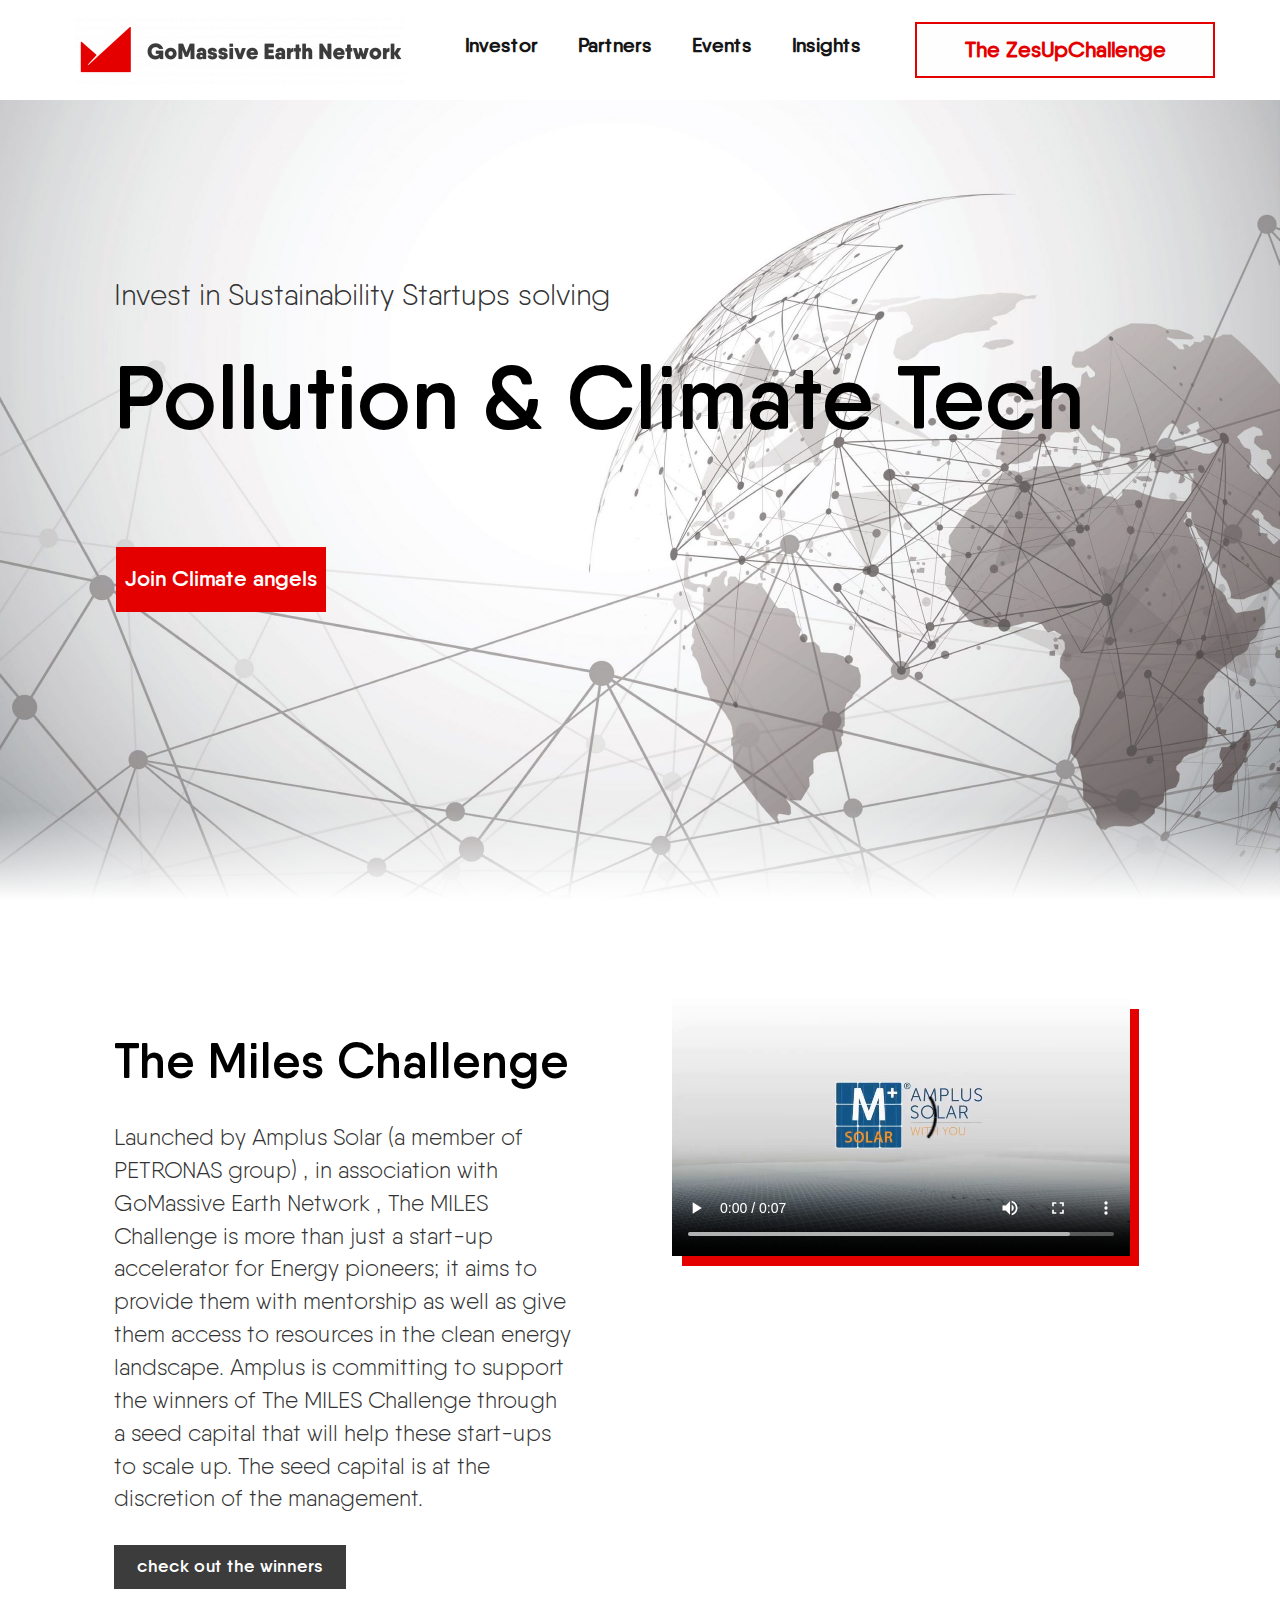
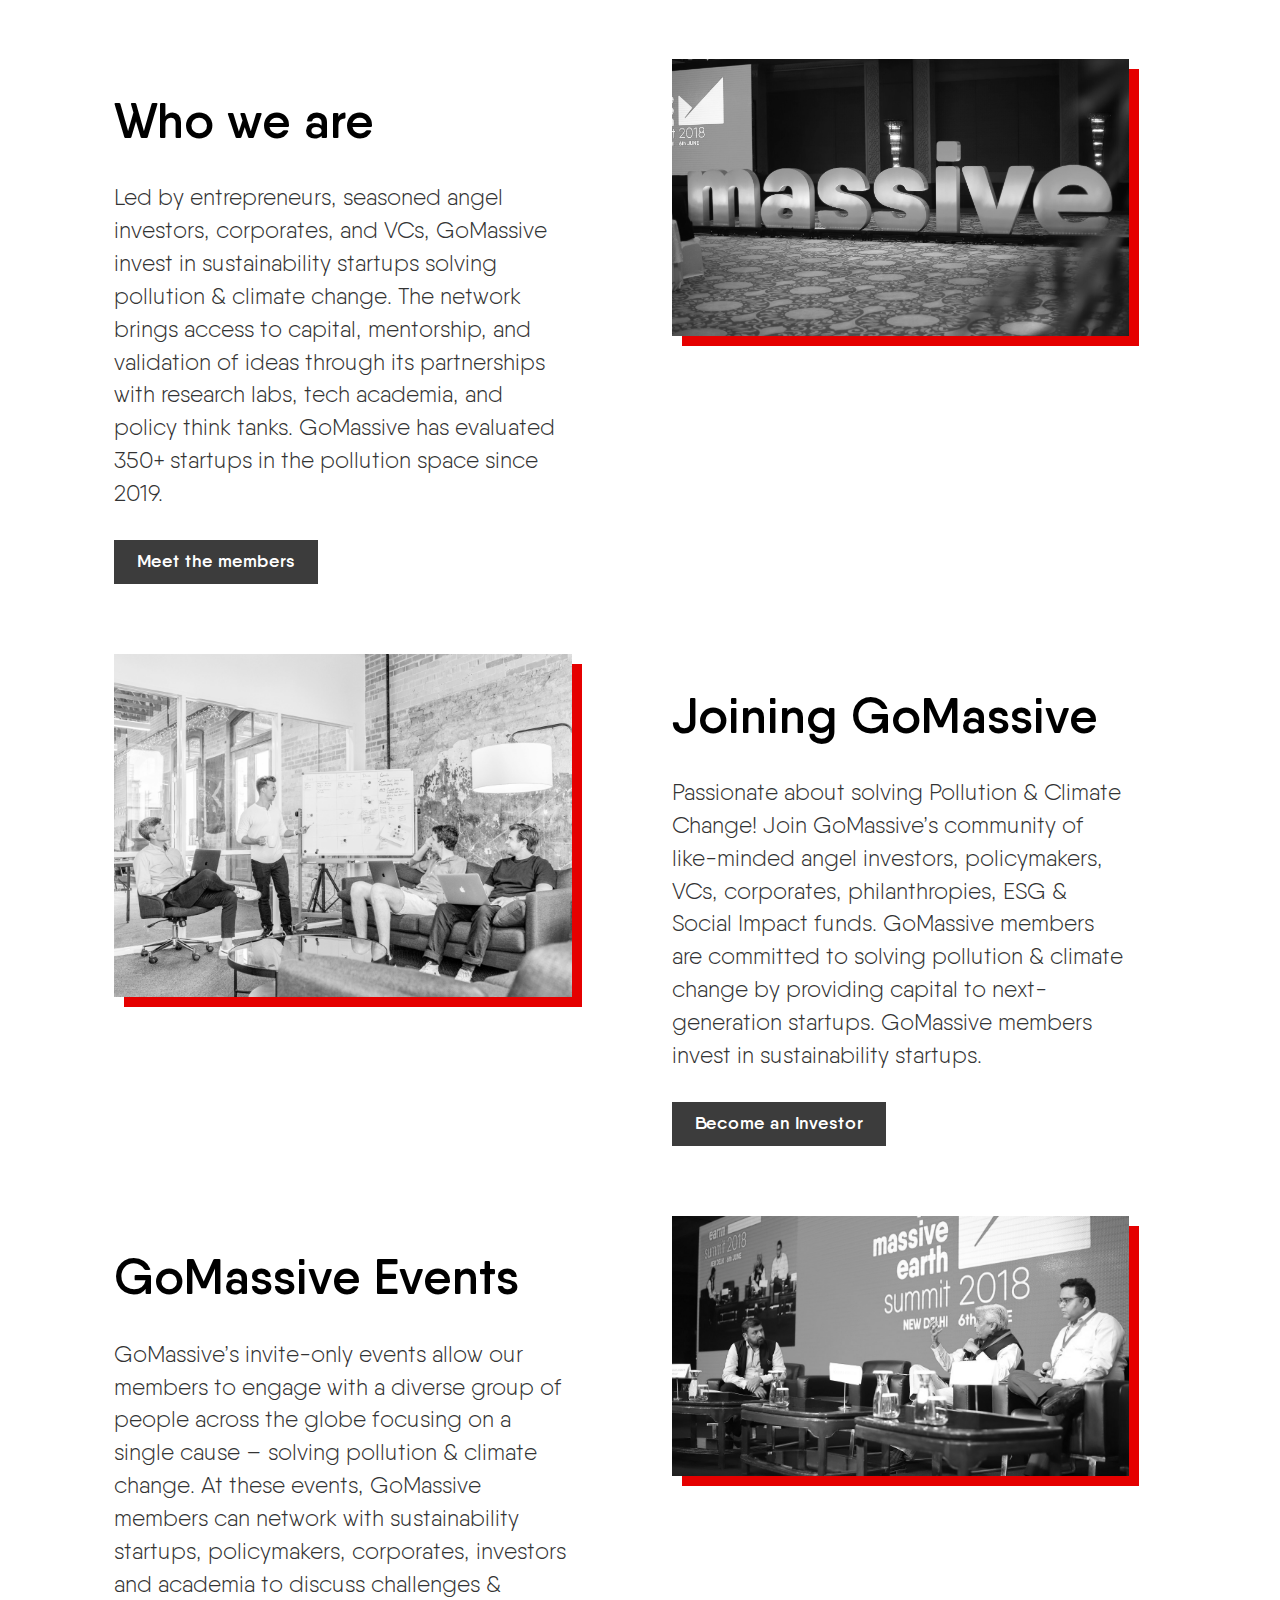
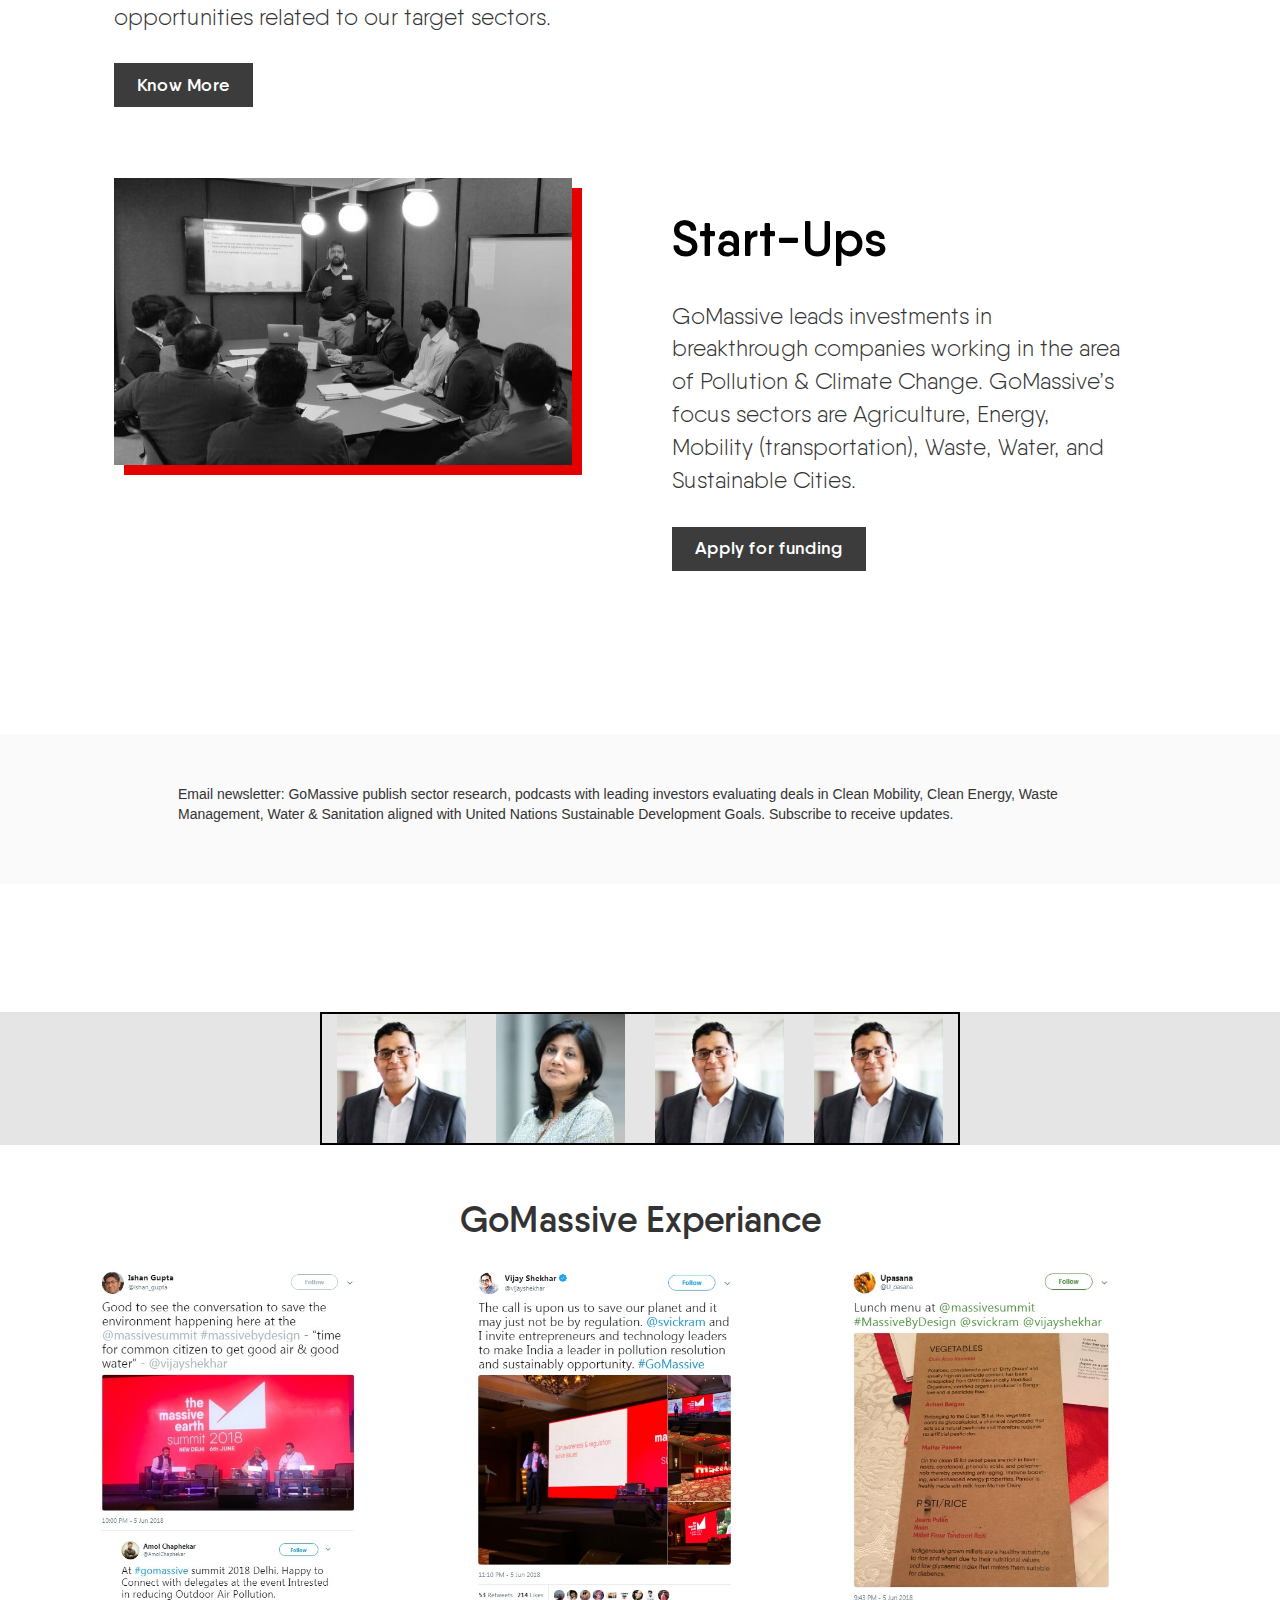
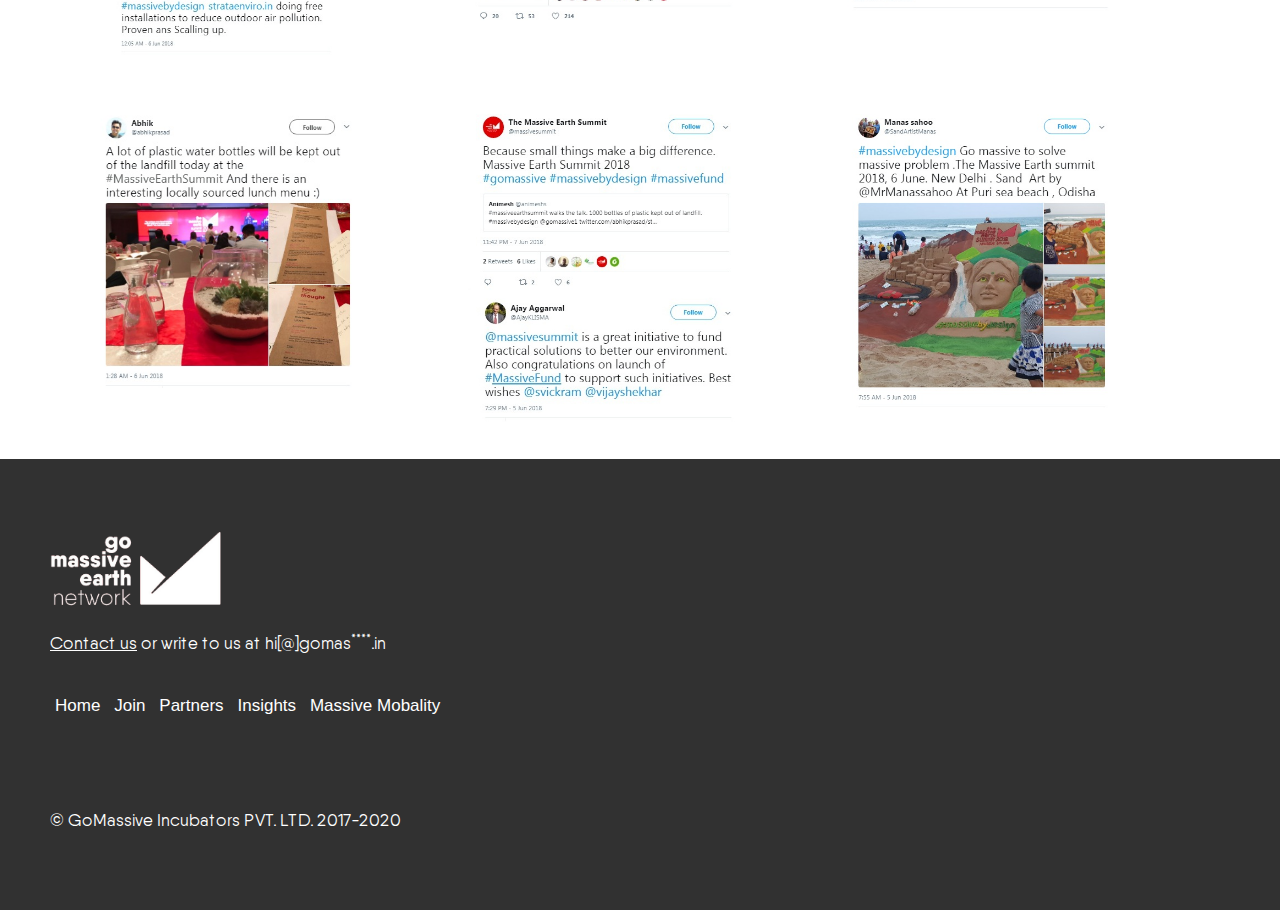
==== index.html @ bf5754b5 "homepage mailbox section modefieng'" ====
<!doctype html>
<html lang="en">
<head>
    <meta charset="UTF-8">
    <meta name="viewport"
          content="width=device-width, user-scalable=no, initial-scale=1.0, maximum-scale=1.0, minimum-scale=1.0">
    <meta http-equiv="X-UA-Compatible" content="ie=edge">
    <title>Invest in sustainability Startups in pollution and climate Tech </title>
    <link rel="stylesheet" href="assets/css/style.css">
    <link href="https://maxcdn.bootstrapcdn.com/bootstrap/3.3.2/css/bootstrap.min.css" rel="stylesheet"/>
</head>
<body>
    <header>
      <div class="row">
        <div class="container">
            <nav class="nav">
                <a href="index.html" class="logo"><img src="assets/images/logo.png" alt=""></a>
                <ul class="nav-list">
                    <li>
                        <a href="./html/Investor.html" class="nav-link">Investor</a>
                    </li>
                    <li>
                        <a href="./html/partners.html" class="nav-link">Partners</a>
                    </li>
                    <li>
                        <a href="./html/Event.html" class="nav-link">Events</a>
                    </li>
                    <li>
                        <a href="./html/Insights.html" class="nav-link">Insights</a>
                    </li>
                    
                </ul>
                <a href="./html/ZesUp.html" id="nav-cta">The ZesUpChallenge</a>
            </nav>
        </div>
      </div>
      
    </header>

    <!-- let start work from here -->
    <section class="main-page">
      <div class="container">
      <div class="row  main-row">
        <div class="col-6" style="margin: 5%;">
          <h1>Invest in Sustainability Startups solving</h1>
          <br>
          <h3>Pollution & Climate Tech</h3>
        </div>
        <div class="col-lg-12">
          <button>Join Climate angels</button>
        </div>
      </div>
      </div>
    </section>

    <!-- new section -->
    <section class="body">
      <div class="container">
        <div class="row">
          <div class="col-lg-5">
            <h2>The Miles Challenge</h2>
            <p>Launched by Amplus Solar (a member of PETRONAS group) , in association with GoMassive Earth Network , The MILES Challenge is more than just a start-up accelerator for Energy pioneers; it aims to provide them with mentorship as well as give them access to resources in the clean energy landscape. Amplus is committing to support the winners of The MILES Challenge through a seed capital that will help these start-ups to scale up. The seed capital is at the discretion of the management.</p>
            <br>
            <button>check out the winners</button>
          </div>
          <div class="col-lg-5">
            <video src="assets/videos/Untitled-design-1.mp4" width="100%" controls></video>
          </div>
        </div>
        <!-- new row -->
      <div class="row">
        <div class="col-lg-5">
          <h2>Who we are</h2>
          <p>Led by entrepreneurs, seasoned angel investors, corporates, and VCs, GoMassive invest in sustainability startups solving pollution & climate change. The network brings access to capital, mentorship, and validation of ideas through its partnerships with research labs, tech academia, and policy think tanks. GoMassive has evaluated 350+ startups in the pollution space since 2019.</p>
          <br>
          <button>Meet the members</button>
        </div>
        <div class="col-lg-5">
          <img src="assets/images/massive.jpg"  alt="">
        </div>
      </div>
      <!-- new row -->
      <div class="row">
        <div class="col-lg-5">
          <img src="assets/images/team.jpg" alt="">
        </div>
        <div class="col-lg-5">
          <h2>Joining GoMassive</h2>
          <p>Passionate about solving Pollution & Climate Change! Join GoMassive’s community of like-minded angel investors, policymakers, VCs, corporates, philanthropies, ESG & Social Impact funds. GoMassive members are committed to solving pollution & climate change by providing capital to next-generation startups. GoMassive members invest in sustainability startups.</p>
          <br>
          <button>Become an Investor</button>
        </div>
      </div>
      <!-- new row -->
      <div class="row">
        <div class="col-lg-5">
          <h2>GoMassive Events</h2>
          <p>GoMassive’s invite-only events allow our members to engage with a diverse group of people across the globe focusing on a single cause – solving pollution & climate change. At these events, GoMassive members can network with sustainability startups, policymakers, corporates, investors and academia to discuss challenges & opportunities related to our target sectors. </p>
          <br>
          <button>Know More</button>
        </div>
        <div class="col-lg-5">
          <img src="assets/images/GEN_home_3a.jpg" alt="">
        </div>
      </div>
      <!-- new row -->
      <div class="row">
        <div class="col-lg-5">
            <img src="assets/images/GEN_home_4a.jpg" alt="">
        </div>
        <div class="col-lg-5">
          <h2>Start-Ups</h2>
          <p>GoMassive leads investments in breakthrough companies working in the area of Pollution & Climate Change. GoMassive’s focus sectors are Agriculture, Energy, Mobility (transportation), Waste, Water, and Sustainable Cities. </p>
          <br>
          <button>Apply for funding</button>
        </div>
      </div>
      </div>
</section>
<!-- new section -->
<section class="mailbox">

  <div class="row">
    <div>
      <p>Email newsletter: GoMassive publish sector research, podcasts with leading investors evaluating deals in Clean Mobility, Clean Energy, Waste Management, Water & Sanitation aligned with United Nations Sustainable Development Goals. Subscribe to receive updates.</p>
    </div>
    
  </div>
</section>
<!-- New section -->
<section style="background-color: #CCCCCC80">
  <div class="contain" >
    <div class="container" style=" width: 50%; border: 2px solid black;margin: auto;">
      <div class="row">
        <div class="col-lg-3 col-sm-6">
          <img src="/assets/images/vijay-shekhar-sharma.jpg" width="100%" alt="">
        </div>
        <div class="col-lg-3 col-sm-6">
          <img src="/assets/images/Paula-Mariwala.jpg" width="100%" alt="">
        </div>
        <div class="col-lg-3 col-sm-6">
          <img src="/assets/images/vijay-shekhar-sharma.jpg" width="100%" alt="">
        </div>
        <div class="col-lg-3 col-sm-6">
          <img src="/assets/images/vijay-shekhar-sharma.jpg" width="100%" alt="">
        </div>
      </div>
    </div>
  </div>
  
  
</section>


<div class="container" style="padding: 15px;">
  <div class="row" style="padding: 20px;">
<h1 style="text-align: center; font-family: semibold;">GoMassive Experiance</h1>

    <div class="col-lg-4" style="padding: 10px;">
      <img src="assets/images/UX8.jpg" width="80%" alt="">
    </div>
    <div class="col-lg-4" style="padding: 10px;">
      <img src="assets/images/UX9.jpg" width="80%" alt="">
    </div>
    <div class="col-lg-4" style="padding: 10px;">
      <img src="assets/images/UX5.jpg" width="80%" alt="">
    </div>
  </div>
  <!-- second row -->
  <div class="row" style="padding: 20px;">
    <div class="col-lg-4">
      <img src="assets/images/UX1.jpg" width="80%" alt="">
    </div>
    <div class="col-lg-4         ">
      <img src="assets/images/UX10.jpg" width="80%" alt="">
    </div>
    <div class="col-lg-4 ">
      <img src="assets/images/UX6.jpg" width="80%" alt="">
    </div>
  </div>
</div>

<!-- footer section -->
<footer class="footer">
  <div class="l-footer">
  <h1>
  <img src="assets/images/imageedit_128_5008849432.png" alt="logo" width="15%"></h1>
  
<p><a href="">Contact us</a>  or write to us at hi[@]gomas<sup>****</sup>.in</p>

  <div class="links">
      <a href="">Home</a>
      <a href="">Join</a>
      <a href="">Partners</a>
      <a href="">Insights</a>
      <a href="#">Massive Mobality</a>
  </div>
  
    
  
  <div class="b-footer">
  <p>
    © GoMassive Incubators PVT. LTD. 2017-2020</p>
  </div>
  </footer>
<!-- footer end -->


    <script>
        window.addEventListener('scroll', function () {
            let header = document.querySelector('header');
            let windowPosition = window.scrollY > 0;
            header.classList.toggle('scrolling-active', windowPosition);
        }) 
    </script>
</body>
</html>
---- assets/css/style.css ----
*,
*::before,
*::after{
    margin: 0;
    padding: 0;
    box-sizing: border-box;
}
body{
    margin: 0;
    padding: 0;
    box-sizing: border-box;
}

html{
    /* font-family: 'Roboto', sans-serif; */
    font-size: 10px;
}

header{
    width: 100%;
    position: fixed;
    top: 0;
    left: 0;
    transition: background-color .5s ease;
    z-index: 1000;
    padding-left: 10px;
    background-color: white;
    color: #151515;
}

.container{
    width: 100%;
    max-width: 120rem;
    margin: 0 auto;
    padding: 0 1.5rem;
}

.nav{
    width: 100%;
    height: 10rem;
    display: flex;
    align-items: center;
    justify-content: space-between;
    /* border-bottom: 2px solid rgba(255,255,255,.05); */
    transition: height .5s ease;
}
.nav a:hover{
    /* color: #fa0202; */
    opacity: 0.7;
    text-decoration: none;
}

.nav a{
    text-decoration: none;
    color: #fff;
    font-size: 1.6rem;
}

.nav .logo{
    font-size: .5rem;
    font-weight: bold;
}

.nav-list{
    list-style: none;
    display: flex;
    margin-right: auto;
    margin-left: 4rem;
}

.nav-link{
    margin: 0 2rem;
    position: relative;
}
@font-face {
    font-family: soft;
    src: url(/assets/fonts/QanelasSoft-Medium.ttf);
}
.nav-link{
    font-family: soft;
}
#nav-cta{
    font-family: soft;
}
.nav-link::after{
    content: '';
    width: 100%;
    height: 2px;
    background-color: #fff;
    position: absolute;
    left: 0;
    bottom: -3px;
    transform: scaleX(0);
    transform-origin: left;
    transition: transform .5s ease;
}

.nav-link:hover::after{
    transform: scaleX(1);
}

#nav-cta{
    display: inline-block;
     background-color: rgb(255, 254, 254); 
    color: #e50000;
    padding: 1rem 2rem;
    /* border-radius: 2rem; */
    /* transition: background-color .5s ease; */
    /* width: 200px; */
    font-weight: bold;
    border: 2px solid #e50000;
    font-size: 22px;
}
#nav-cta{
    width: 300px;
    text-align: center;
}

/*Apply styles after scroll*/
.scrolling-active{
    background-color: #fff;
    box-shadow: 0 3px 1rem rgba(0,0,0,.1);
}

.scrolling-active .nav{
    height: 6.6rem;
}

.scrolling-active #nav-cta{
    background-color: #e50000;
    /* color: rgb(241, 4, 4); */
    border-color: #e50000; 
    color: #ffffff;
}

 .scrolling-active #nav-cta:hover{
    text-decoration: none;
} 

 .scrolling-active .nav-link::after{
    background-color: #313131;
} 

.hero::after{
    content: '';
    width: inherit;
    height: inherit;
    position: absolute;
    top: 0;
    left: 0;
    background-color: rgba(0,0,0,.5);
}

.demo-content{
    width: 100%;
    height: 200vh;
    background-color: #fff;
}
/* Hero end*/
.nav ul li a{
    font-weight: bolder;
    font-size: 20px;
    color: #151515;
}
body{
    overflow-x: hidden;
}
@font-face {
    font-family: semibold;
    src: url(/assets/fonts/QanelasSoft-SemiBold.ttf);
}
@font-face {
    font-family: light ;
    src: url(/assets/fonts/QanelasSoft-Light.ttf);
}
@font-face {
    font-family:Qanelas-regular;
    src: url(/assets/fonts/QanelasSoft-Regular.ttf);
}
@font-face {
    font-family: semibold;
    src: url(/assets/fonts/QanelasSoft-SemiBold.ttf);
} 
 /* main body work */
 .main-page{
    padding-top: 75px;
    background-image: linear-gradient(180deg,rgba(255,255,255,0) 90%,#ffffff 100%),url(/assets/images/image-000-scaled.jpg)!important;
    width: 100%;
    height: 100vh;
    position: relative;
    background-color: #fff;
    background-position: 50%;
    background-size: cover;
    background-repeat: no-repeat;

}
.main-row{
    max-width: 1920px;
    padding: 30px 0;
    margin: 10% 0% 10% 15%
}
.main-row h1{
    font-family: light;
    font-size: 30px;
}
.main-row h3{
    font-family: semibold;
    font-weight: 300;
    font-size: 90px;
    color: #000000!important;
    line-height: 72px;
    padding-bottom: 10px;
    overflow-wrap: break-word;
}
.main-row button{
    width: 210px;
     height: 65px;
    font-size: 22px;
    font-family: semibold;
    color: #fff;
    background-color: #e50000;
    border: none;
    margin: 4%;
    
}
@media only screen and (max-width: 767px){
.main-row h3 {
    font-size: 24px;
}
}
    @media only screen and (max-width: 767px){
.main-row{
    padding-top: 0px!important;
    padding-bottom: 0px!important;
    padding-top: 0px!important;
    padding-bottom: 0px!important;
}
    }
.main-row {
    padding-bottom: 0px!important;
    margin-bottom: 90px!important;
    padding-bottom: 0px;
}
@media only screen and (max-width: 767px){
.main-row{
    width: 80%;
}
}
 
 @media only screen and (max-width: 767px){
.main-page {
    padding-bottom: 20px;
    margin-top: 72px;
}
 }

@media (max-width: 980px){
.main-page {
    padding: 50px 0;
}
}
/* body section */
.body{
    margin: 5%;
}
.body .row h2{
    font-size: 50px;
    font-family: semibold;
    color: #000000!important;
    margin: 0.67em 0;
}
@media only screen and (max-width: 300px){
.body .row h2 {
    font-size: 30px;
    line-height: 43px;
    
}
}
.body .row p{
    font-size: 23px;
    font-family: light;
}
@media(max-width:500px){
    .body .row p{
        font-size: 18px;
    }
}
@media only screen and (max-width: 767px){
.body .row p {
    line-height: 27px;
}
}
.body .row button{
    color: #ffffff!important;
    border-width: 0px!important;
    border-color: #e50000;
    border-radius: 0px;
    font-size: 18px;
    font-family: semibold!important;
    font-weight: 700!important;
    background-color: #3c3c3c;
    padding-top: 2%!important;
    padding-right: 5%!important;
    padding-bottom: 2%!important;
    padding-left: 5%!important;
    }
    .body .row button:hover{
        box-shadow: 5px 5px 0px 0px #e50000;
    }

@media only screen and (max-width: 767px){
.body .row button {
    margin-top: 8%!important;
    margin-left: 0%!important;
}
}
 video{
    box-shadow: 10px 10px 0px 0px #e50000;
}
.body .row .col-lg-5 img{
    box-shadow: 10px 10px 0px 0px #e50000;
    width: 100%;
    
}
.body .row .col-lg-5{
    margin: 3%;
}

.mailbox{
    background-color: rgba(204,204,204,0.1)!important;
    position: relative;
    background-position: 50%;
    background-size: cover;
    background-repeat: no-repeat;
}
@media (max-width: 980px){
.mailbox {
    padding: 50px 0;
}
}

    @media only screen and (max-width: 767px){
.mailbox .row {
    width: 80%;
}
}
@media (max-width: 980px){
.mailbox .row {
    padding: 30px 0;
}
}
.mailbox .row{
    max-width: 1920px;
    background-size: cover;
    background-position: 50%;
    background-repeat: no-repeat;
    margin: auto;
    position: relative;
    margin: 10%;
    padding: 50px;
}

.card{
    padding: 10px;
    background-color: #ffffff;
    /* border: 1px solid black; */
}
.card img{
    width: 100%;
    padding: 30px;
}
/* footer section */
.footer {
    /* display: flex; */
    flex-flow: row wrap;
    padding: 50px;
    color: #fff;
    background-color:#313131;
    height: auto;
    }
    
    .footer > * {
    flex:  1 100%;
    }
    
    .l-footer {
    margin-right: 1.25em;
    margin-bottom: 2em;
    }
    @media(max-width:767px){
        .l-footer img{
            width: 100%;
        }
    }
    .footer ul {
    list-style: none;
    padding-left: 0;
    }
    
    .footer li {
    line-height: 2em;
    }
    
    .footer a {
    text-decoration: none;
    }
    
    .r-footer {
    display: flex;
    flex-flow: row wrap;
    }
    
    .r-footer > * {
    flex: 1 50%;
    margin-right: 1.25em;
    }
    
    .links a {
    color:#fff;
    background:none;
    display: inline-block;
    font-size: 17px;
    padding: 5px;
    margin-top: 2%;
    }
    .links a:hover{
        color: #fff;
        text-decoration: none;
        font-family: 'Qanelas-regular',Helvetica,Arial,Lucida,sans-serif;
}
    
    
    .h-box {
    column-count: 2;
    column-gap: 1.25em;
    }
    
    .b-footer {
    /* text-align: center; */
    color: #999;
    padding-top: 50px;
    margin-top: 1%;
    font-size: 12px;
    }
    
    .l-footer p {
     /* padding-right: 50%;  */
    /* float: inline-start; */
    color: #fff;
    font-size: 17px;
    margin-top: 2%;
    font-family: 'Qanelas-regular',Helvetica,Arial,Lucida,sans-serif;
    }   
    .l-footer p a{
        color: #ffffff;
        font-size: 17px;
        text-decoration: underline;
    }
    
    @media screen and (min-width: 400px) {
    .r-footer > * {
    flex: 1;
    }
    
    .features {
    flex-grow: 2;
    }
    
    .l-footer {
    flex: 1 0px;
    }
    
    .r-footer {
    flex: 2 0px;
    }
    }
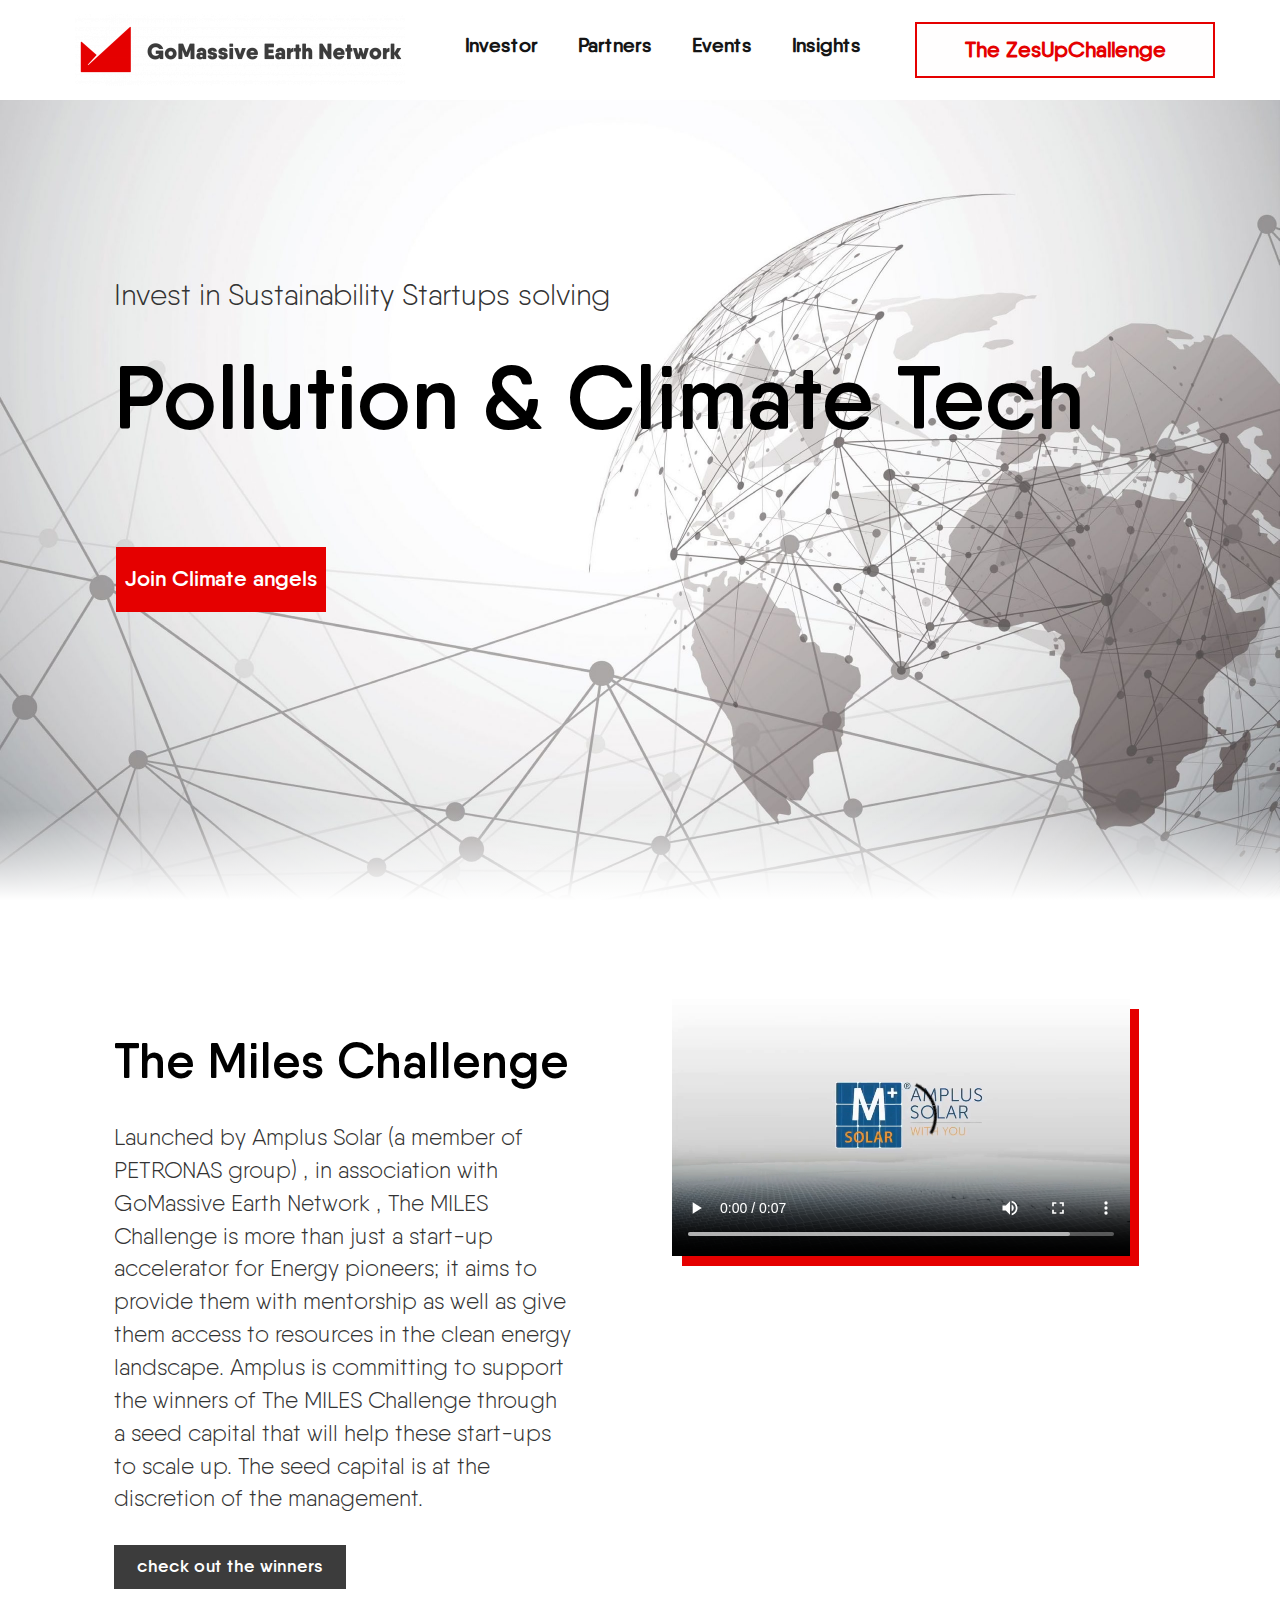
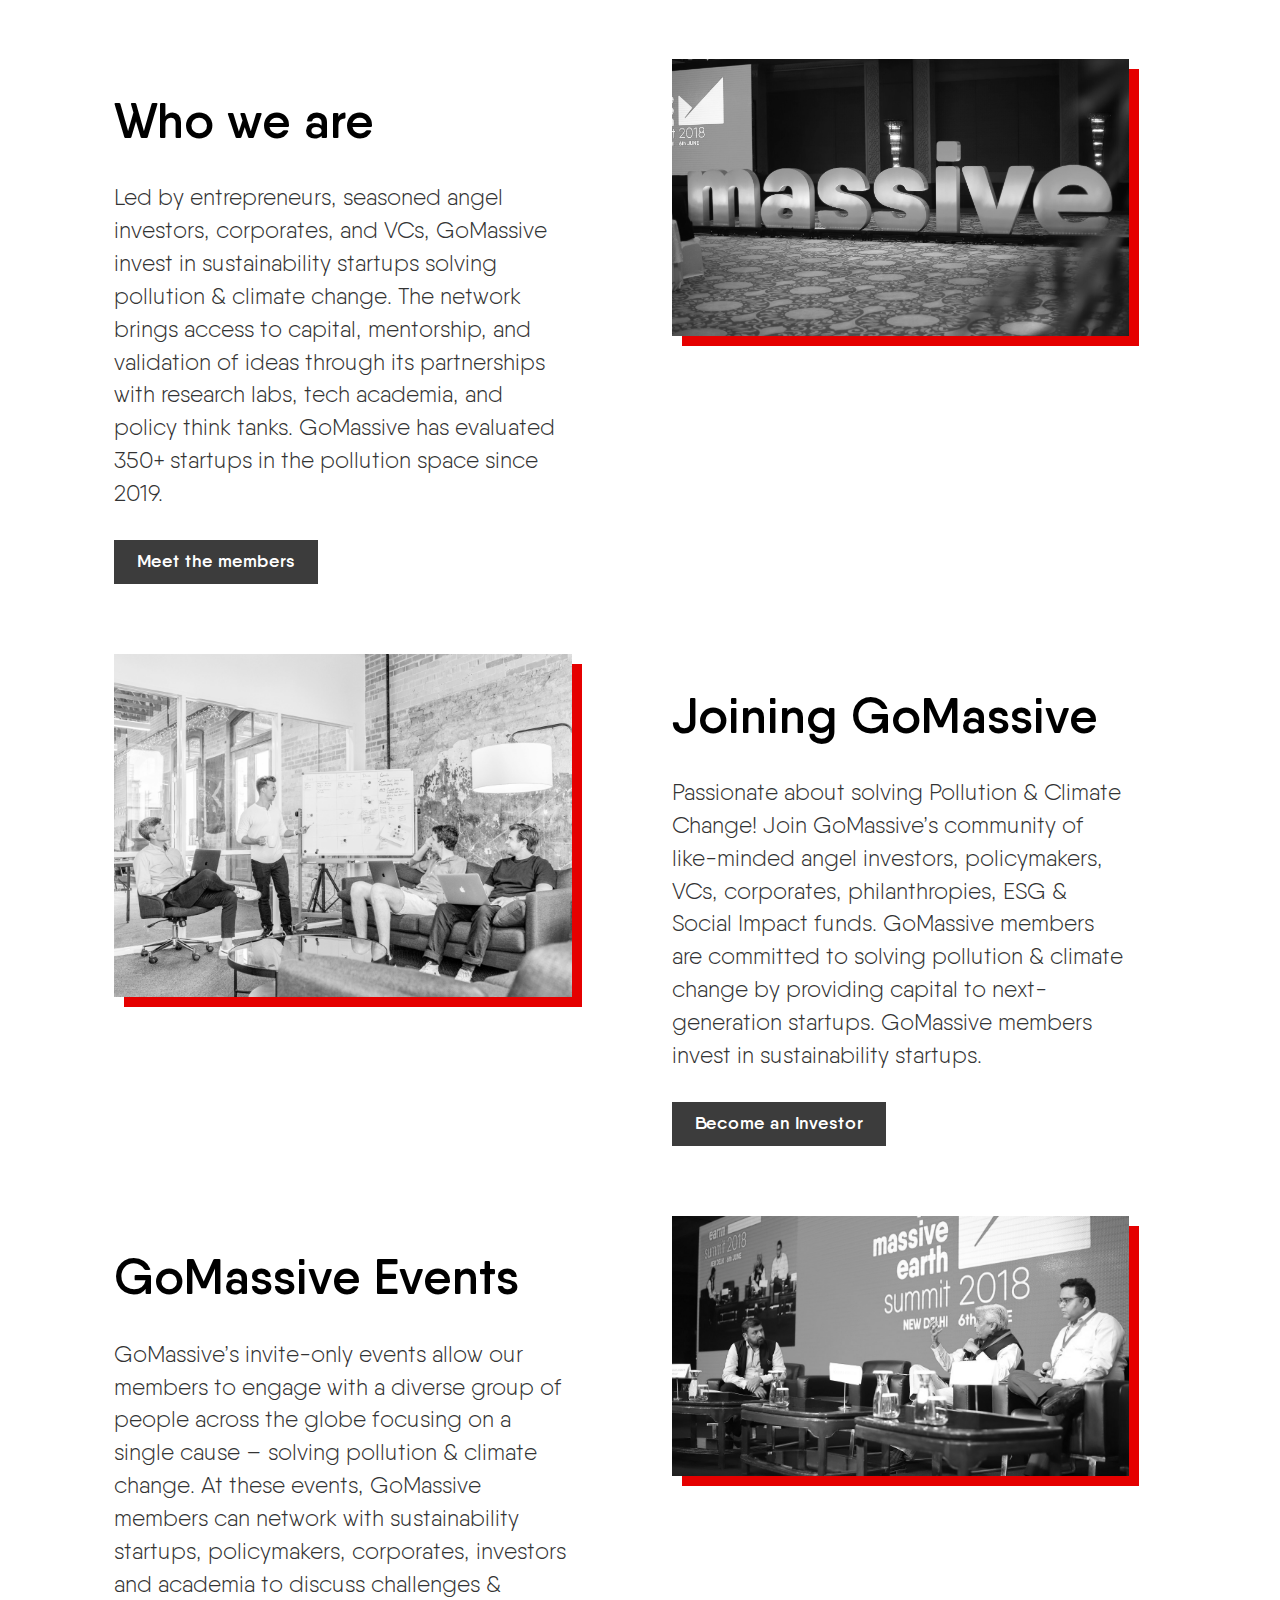
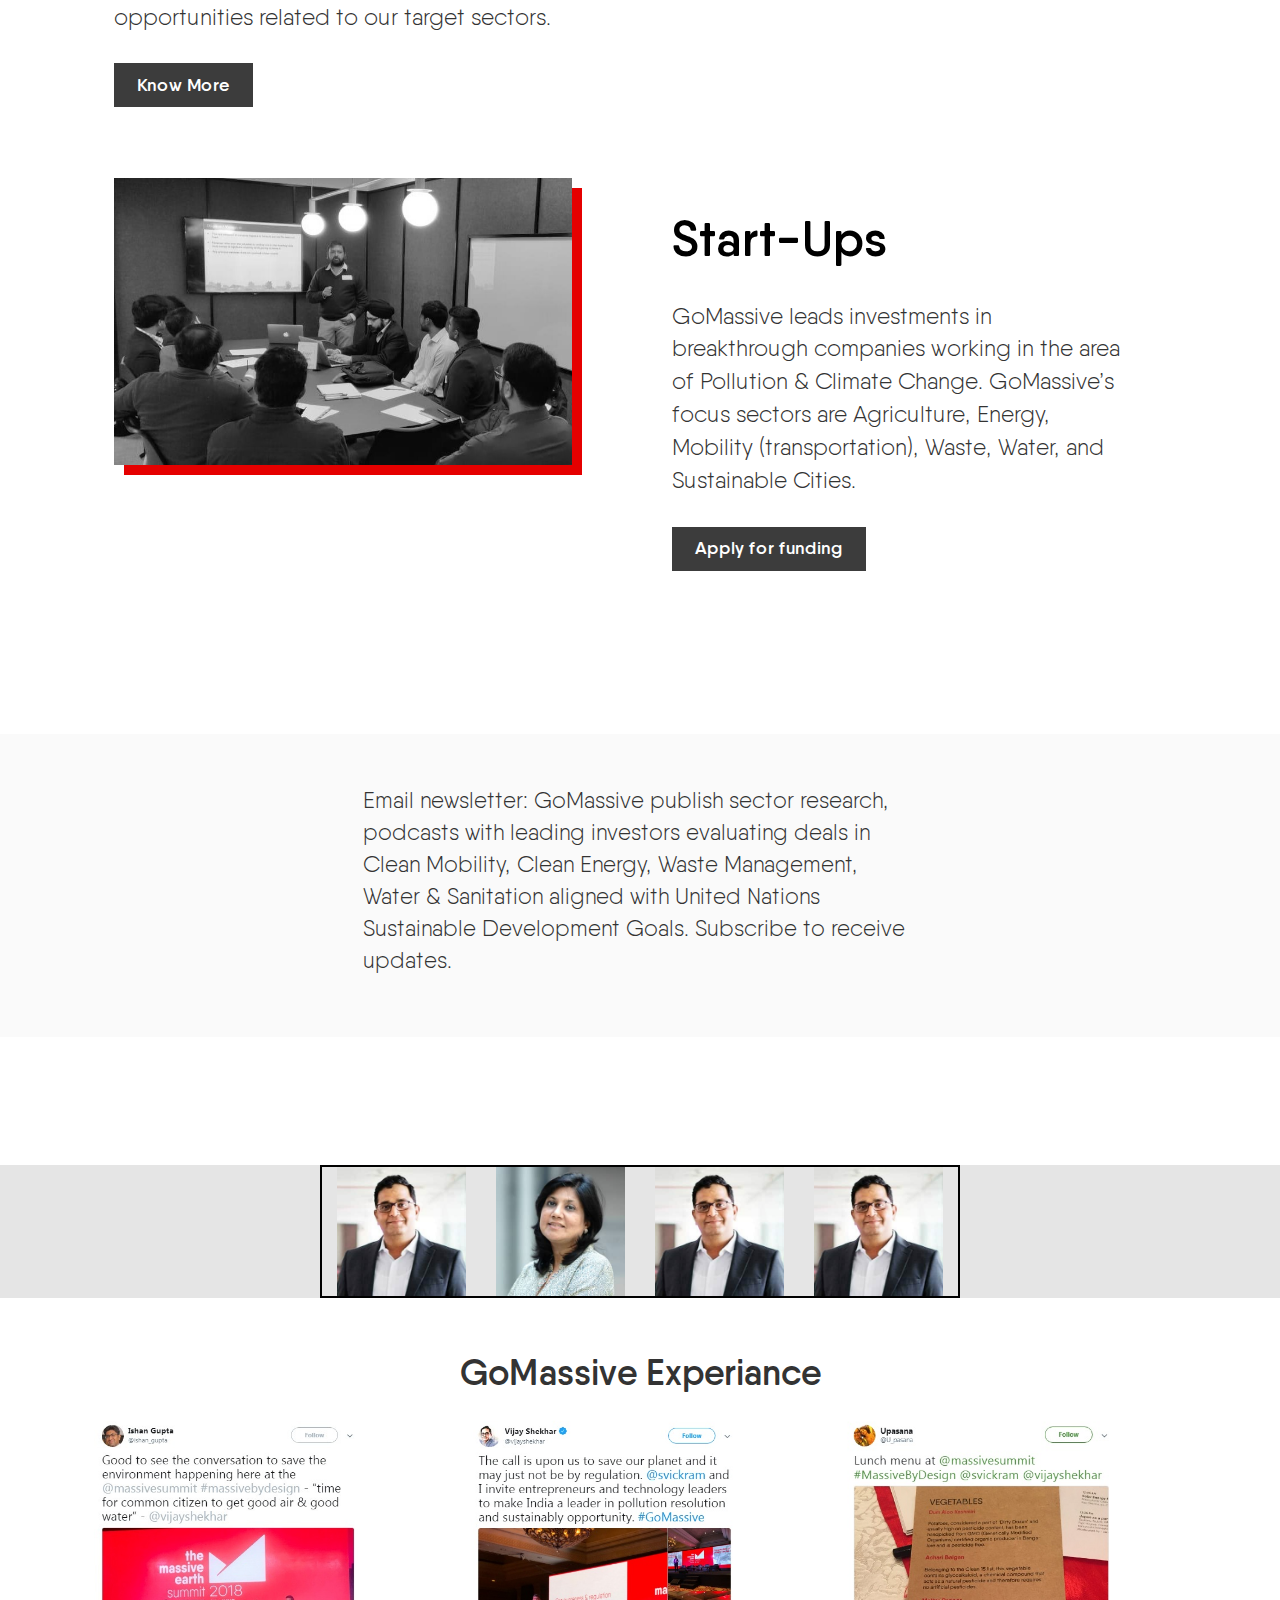
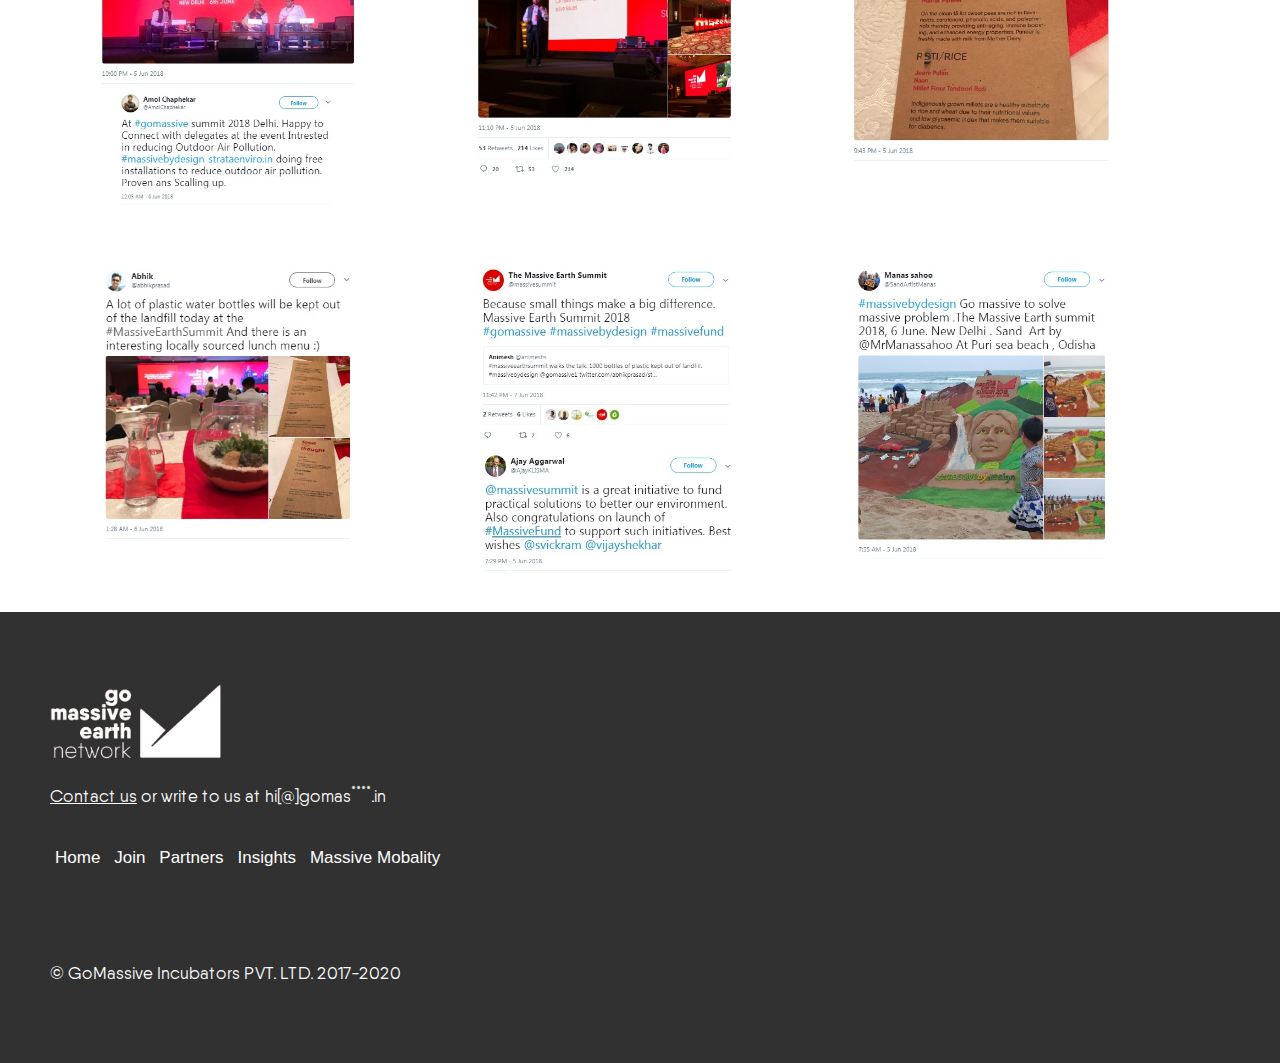
==== commit de014f93: "still same thing modefieng" ====
--- a/index.html
+++ b/index.html
@@ -121,9 +121,9 @@
 <section class="mailbox">
 
   <div class="row">
-    <div>
+    <div class="alt">
       <p>Email newsletter: GoMassive publish sector research, podcasts with leading investors evaluating deals in Clean Mobility, Clean Energy, Waste Management, Water & Sanitation aligned with United Nations Sustainable Development Goals. Subscribe to receive updates.</p>
-    </div>
+    
     
   </div>
 </section>
--- a/assets/css/style.css
+++ b/assets/css/style.css
@@ -359,6 +359,19 @@
     margin: 10%;
     padding: 50px;
 }
+.mailbox .row .alt{
+    width: 60%;
+    margin: auto;
+    font-size: 22.5px;
+    font-family: light;
+}
+@media (max-width: 767px){
+    .mailbox .row .alt {
+        font-size: 17px;
+        
+        width: 30%;
+    }
+    }
 
 .card{
     padding: 10px;
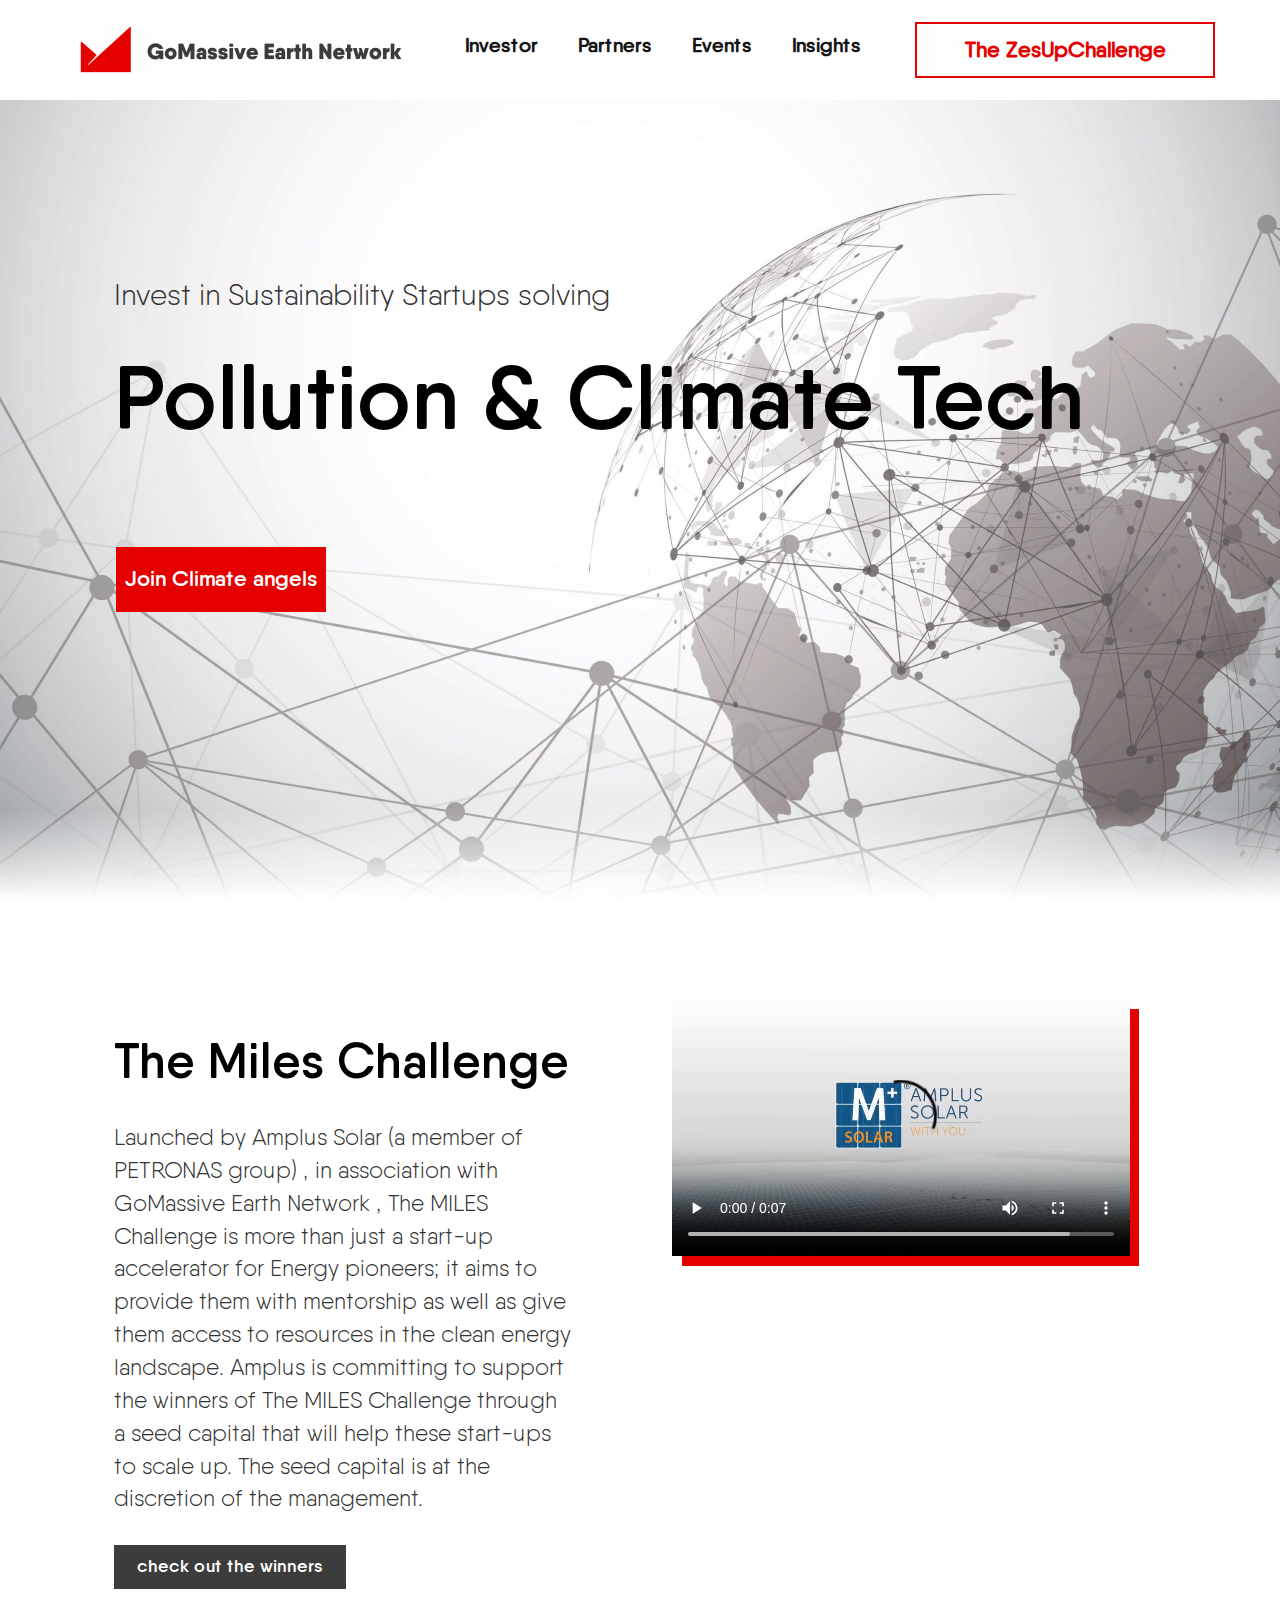
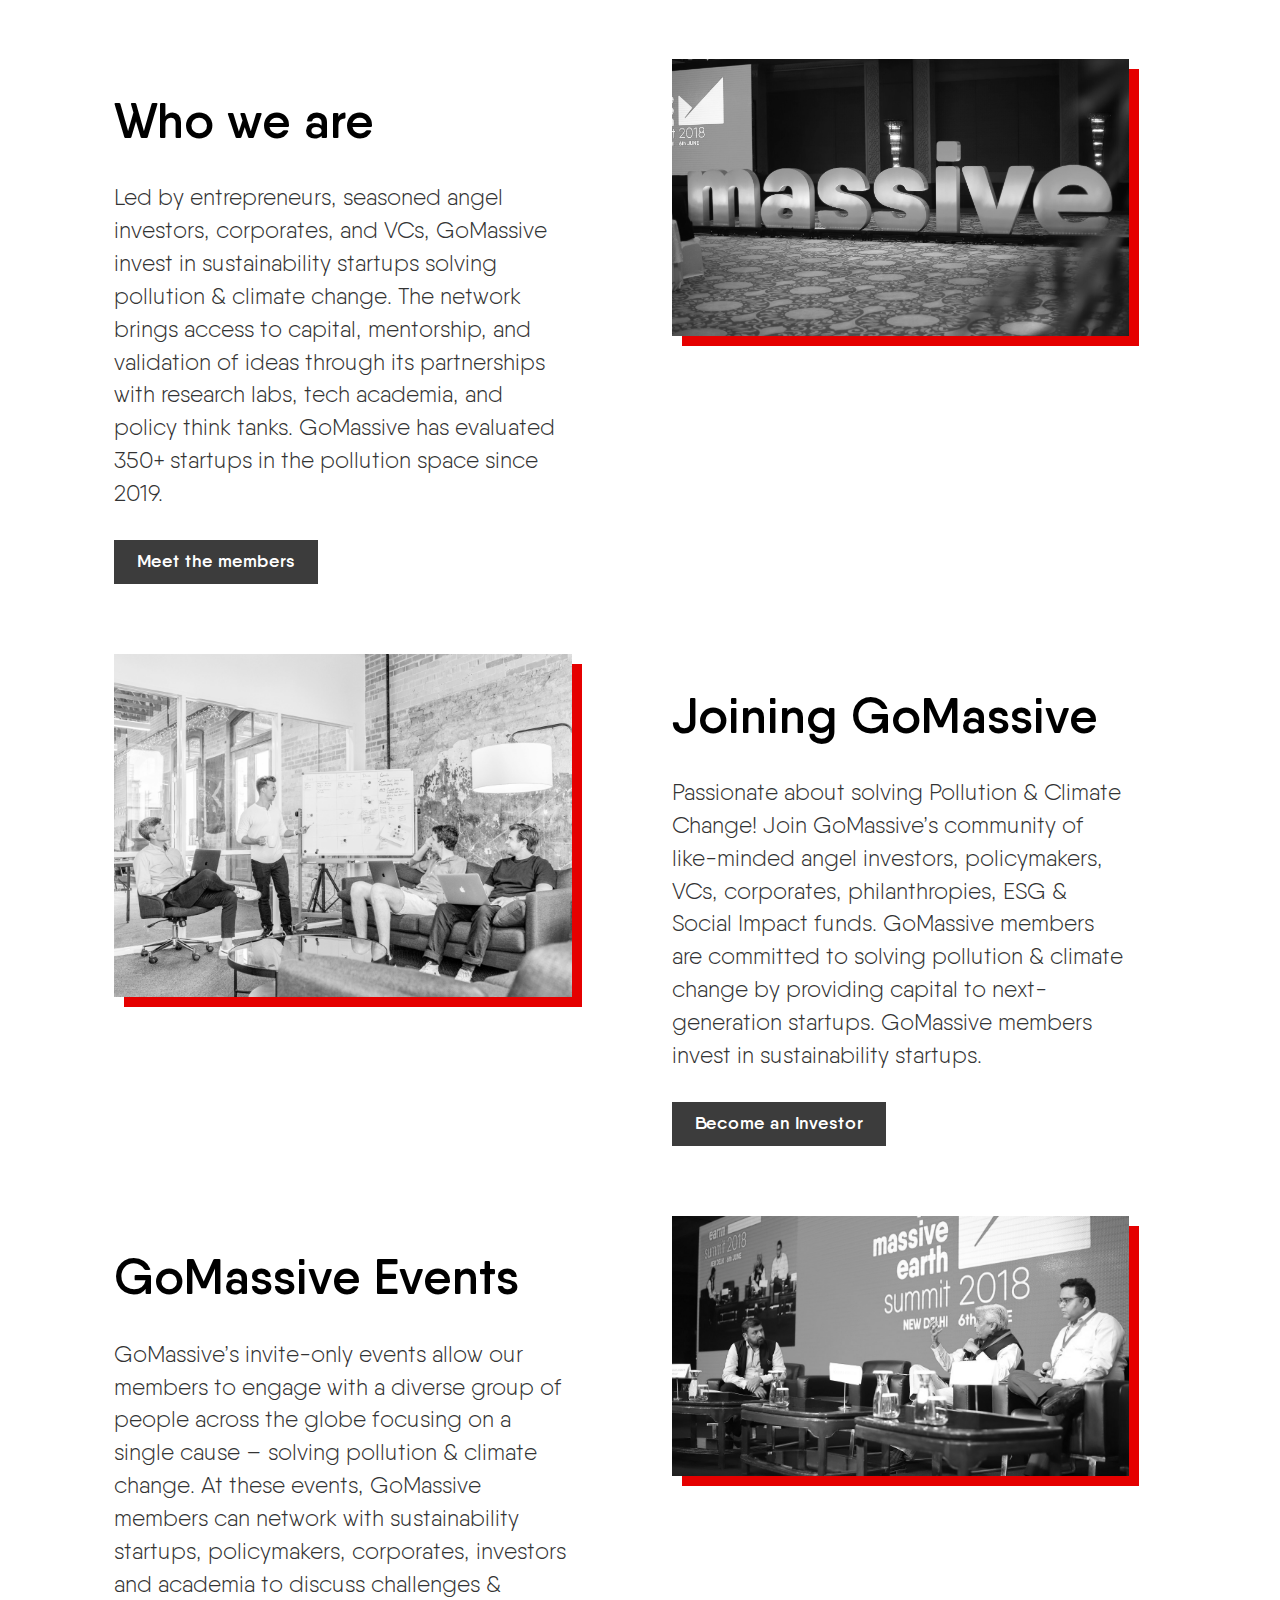
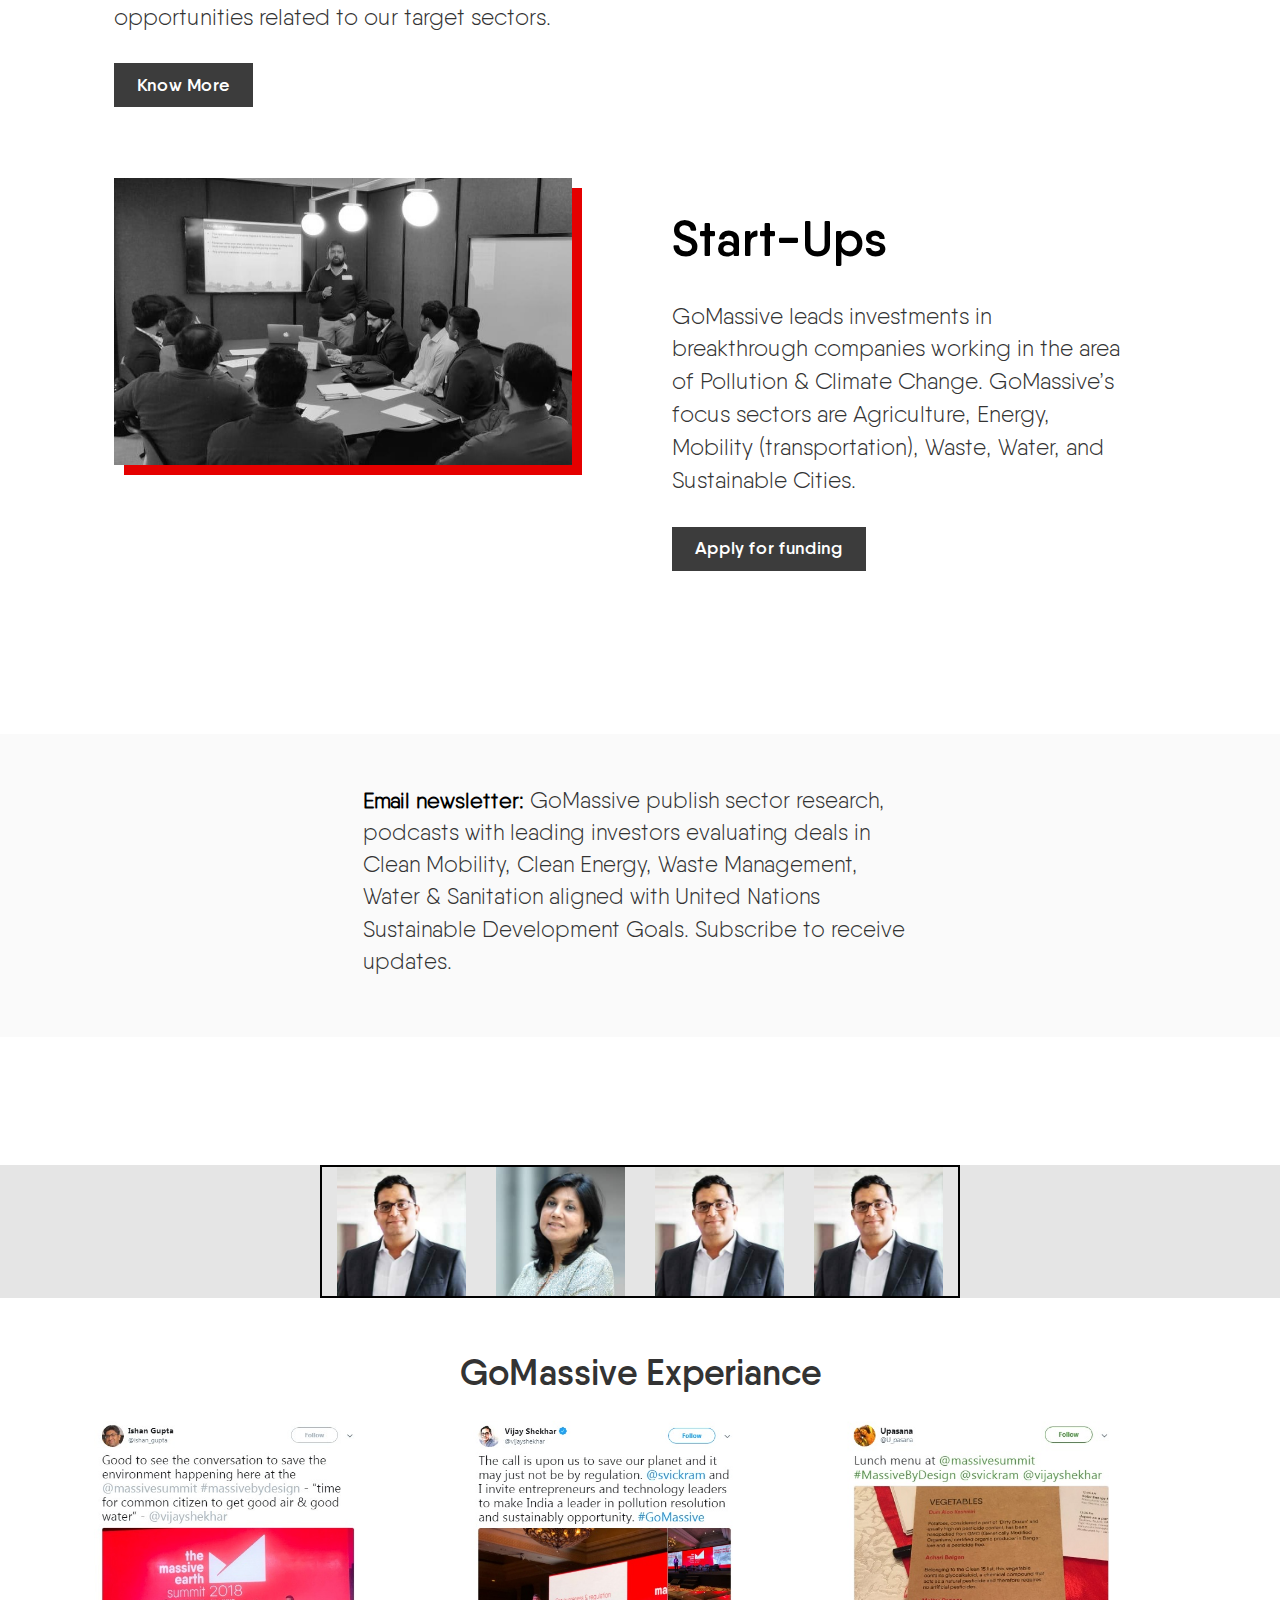
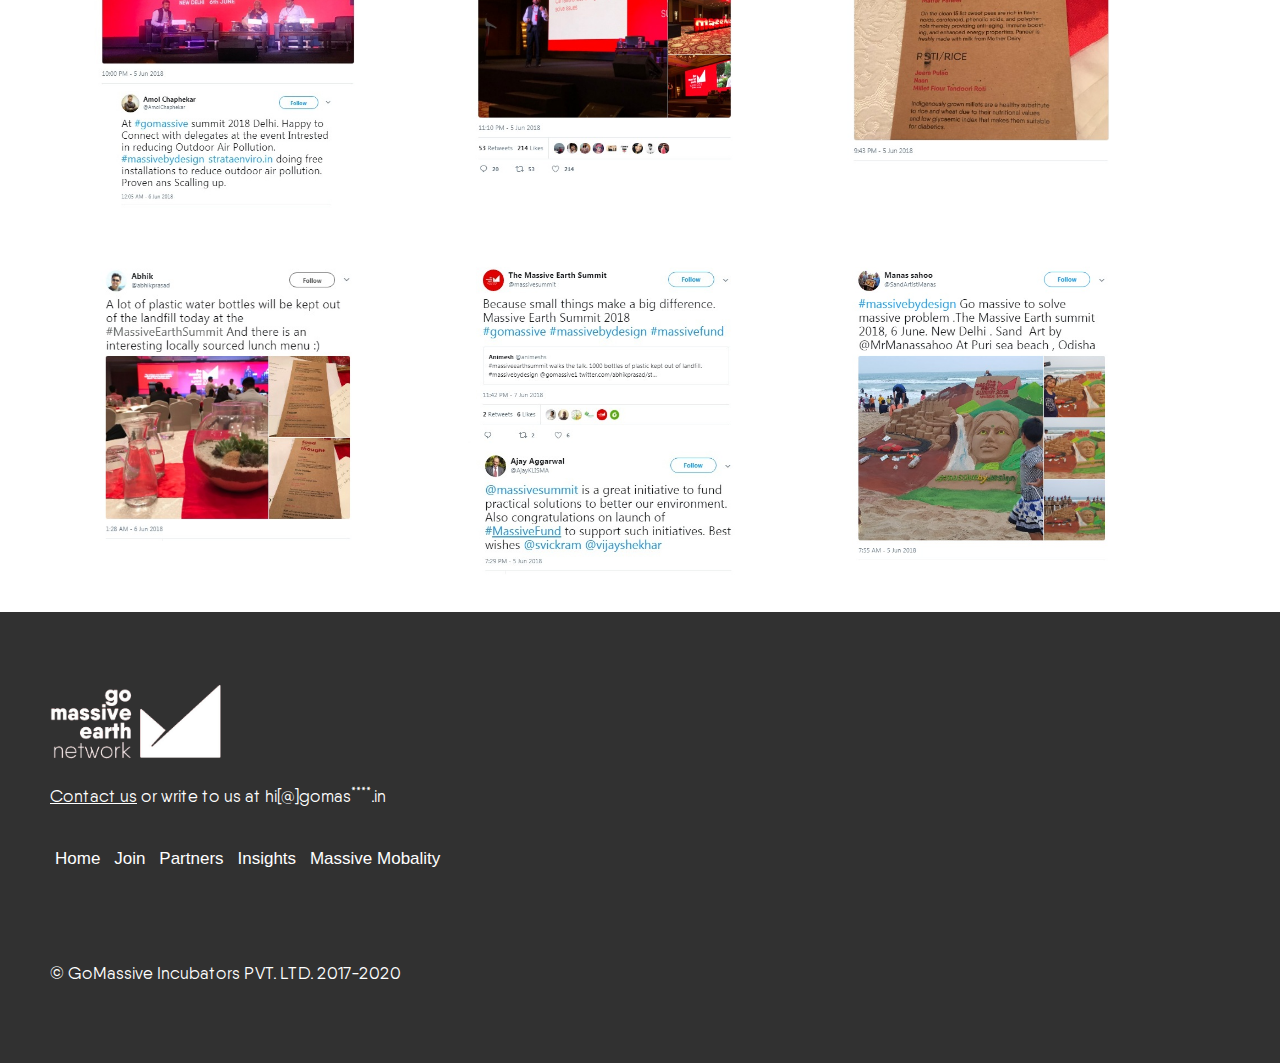
==== commit 0343819d: "strong tag added" ====
--- a/index.html
+++ b/index.html
@@ -122,7 +122,7 @@
 
   <div class="row">
     <div class="alt">
-      <p>Email newsletter: GoMassive publish sector research, podcasts with leading investors evaluating deals in Clean Mobility, Clean Energy, Waste Management, Water & Sanitation aligned with United Nations Sustainable Development Goals. Subscribe to receive updates.</p>
+      <p> <strong style="font-size: 22px;color: black;"> Email newsletter:</strong> GoMassive publish sector research, podcasts with leading investors evaluating deals in Clean Mobility, Clean Energy, Waste Management, Water & Sanitation aligned with United Nations Sustainable Development Goals. Subscribe to receive updates.</p>
     
     
   </div>
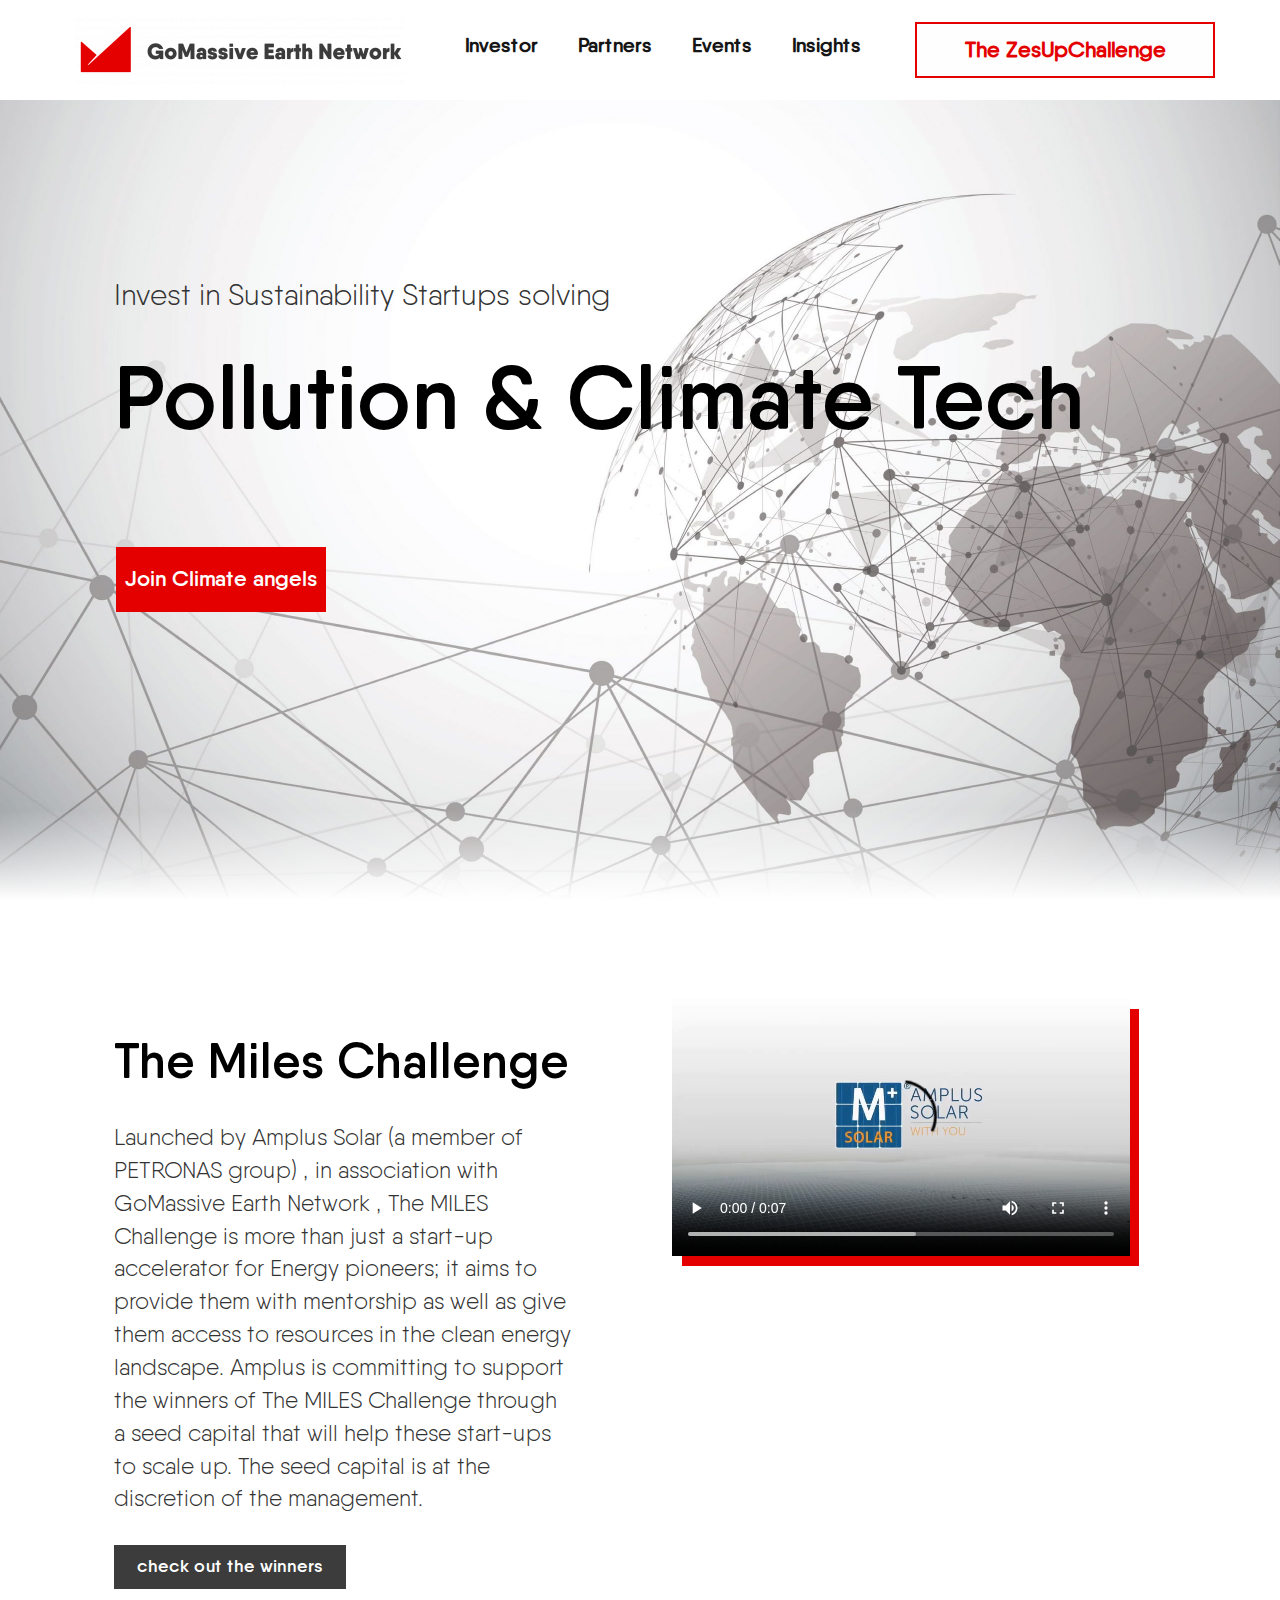
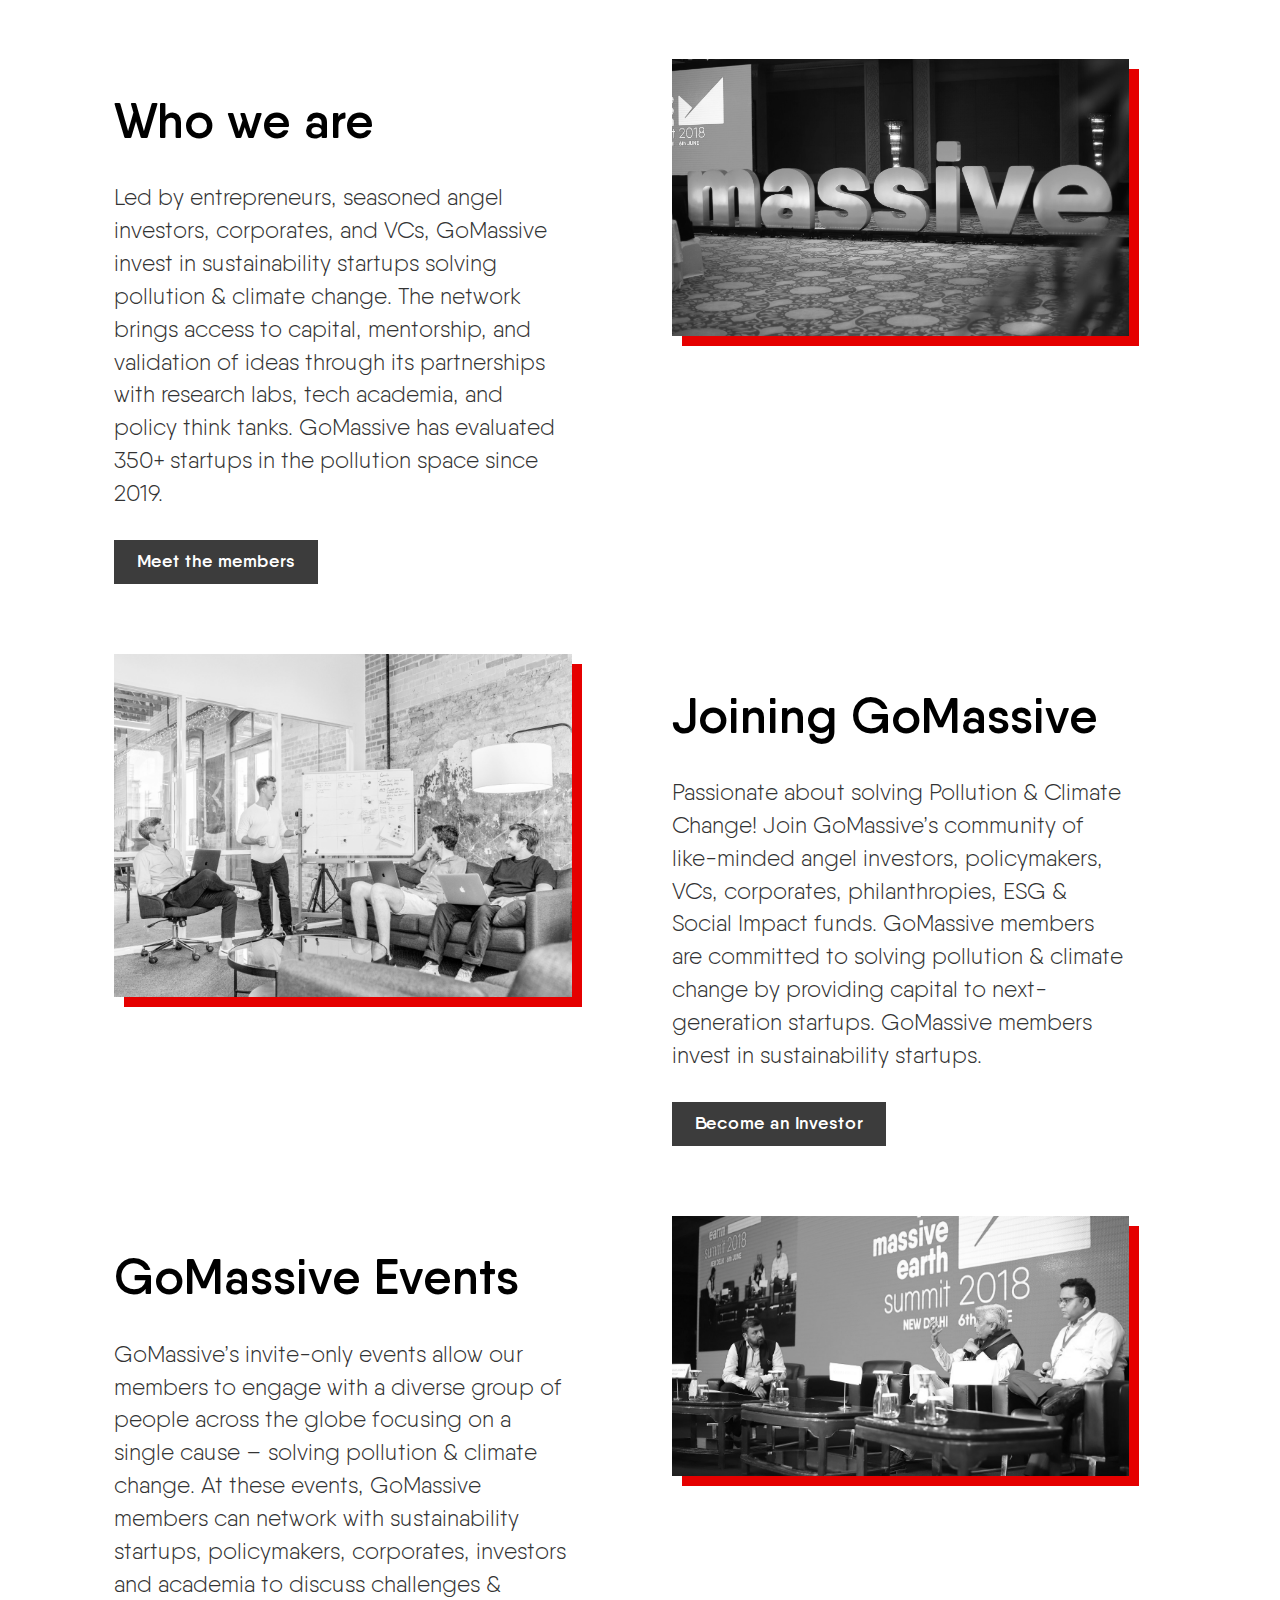
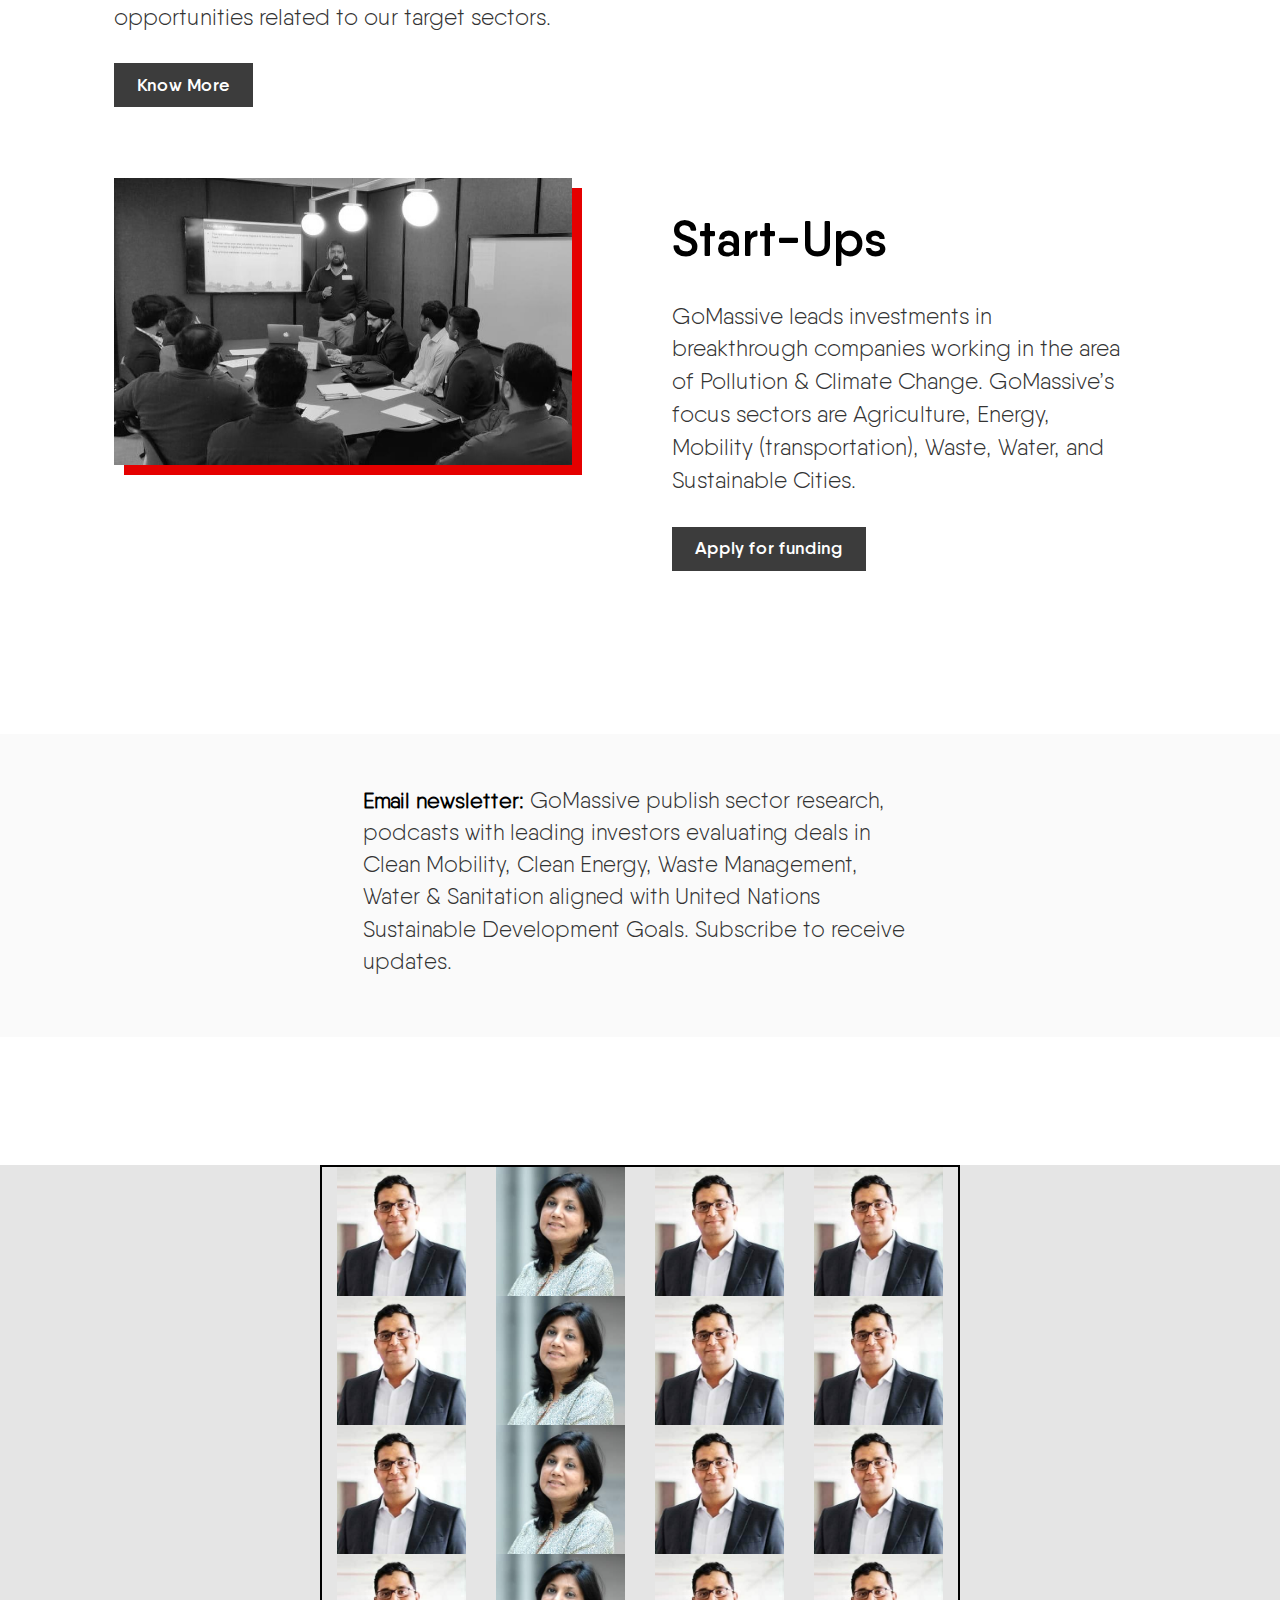
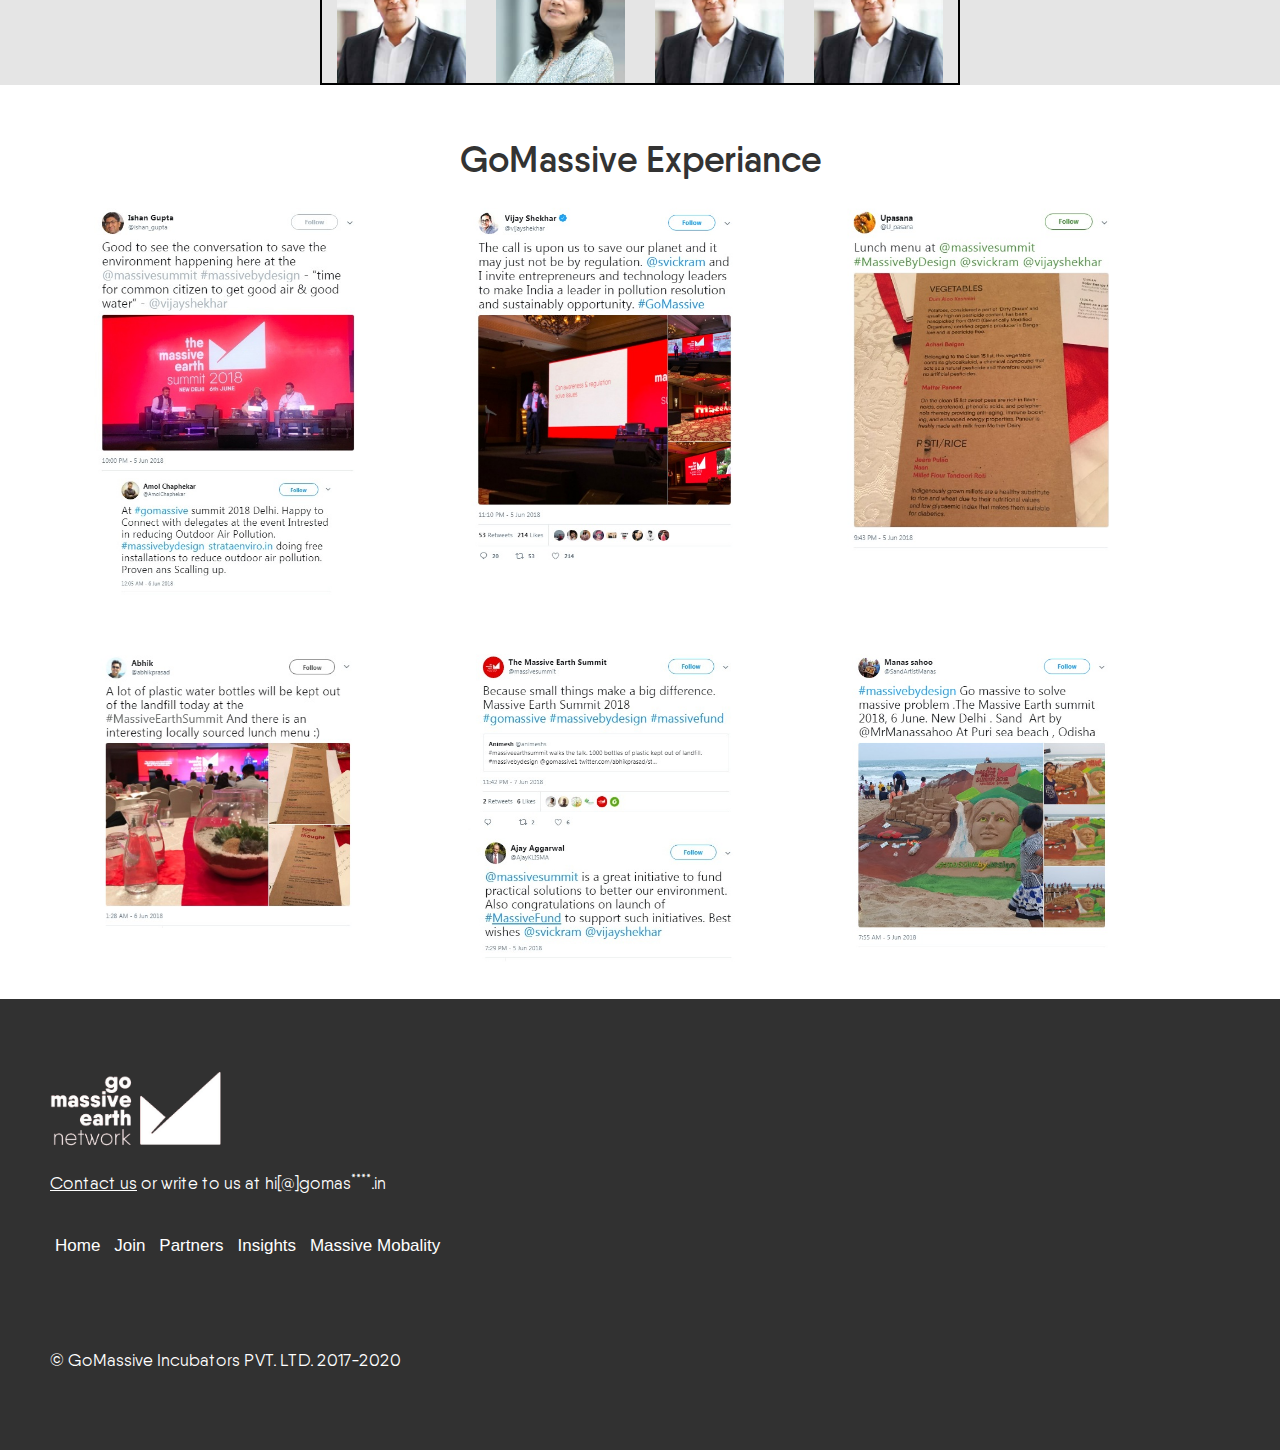
==== commit 1a31a499: "creating cards" ====
--- a/index.html
+++ b/index.html
@@ -145,6 +145,50 @@
           <img src="/assets/images/vijay-shekhar-sharma.jpg" width="100%" alt="">
         </div>
       </div>
+      <!-- ------- --><div class="row">
+        <div class="col-lg-3 col-sm-6">
+          <img src="/assets/images/vijay-shekhar-sharma.jpg" width="100%" alt="">
+        </div>
+        <div class="col-lg-3 col-sm-6">
+          <img src="/assets/images/Paula-Mariwala.jpg" width="100%" alt="">
+        </div>
+        <div class="col-lg-3 col-sm-6">
+          <img src="/assets/images/vijay-shekhar-sharma.jpg" width="100%" alt="">
+        </div>
+        <div class="col-lg-3 col-sm-6">
+          <img src="/assets/images/vijay-shekhar-sharma.jpg" width="100%" alt="">
+        </div>
+      </div>
+      <!-- ---------- -->
+      <div class="row">
+        <div class="col-lg-3 col-sm-6">
+          <img src="/assets/images/vijay-shekhar-sharma.jpg" width="100%" alt="">
+        </div>
+        <div class="col-lg-3 col-sm-6">
+          <img src="/assets/images/Paula-Mariwala.jpg" width="100%" alt="">
+        </div>
+        <div class="col-lg-3 col-sm-6">
+          <img src="/assets/images/vijay-shekhar-sharma.jpg" width="100%" alt="">
+        </div>
+        <div class="col-lg-3 col-sm-6">
+          <img src="/assets/images/vijay-shekhar-sharma.jpg" width="100%" alt="">
+        </div>
+      </div>
+      <!-- ------------- -->
+      <div class="row">
+        <div class="col-lg-3 col-sm-6">
+          <img src="/assets/images/vijay-shekhar-sharma.jpg" width="100%" alt="">
+        </div>
+        <div class="col-lg-3 col-sm-6">
+          <img src="/assets/images/Paula-Mariwala.jpg" width="100%" alt="">
+        </div>
+        <div class="col-lg-3 col-sm-6">
+          <img src="/assets/images/vijay-shekhar-sharma.jpg" width="100%" alt="">
+        </div>
+        <div class="col-lg-3 col-sm-6">
+          <img src="/assets/images/vijay-shekhar-sharma.jpg" width="100%" alt="">
+        </div>
+      </div>
     </div>
   </div>
   
--- a/assets/css/style.css
+++ b/assets/css/style.css
@@ -373,15 +373,8 @@
     }
     }
 
-.card{
-    padding: 10px;
-    background-color: #ffffff;
-    /* border: 1px solid black; */
-}
-.card img{
-    width: 100%;
-    padding: 30px;
-}
+ 
+
 /* footer section */
 .footer {
     /* display: flex; */
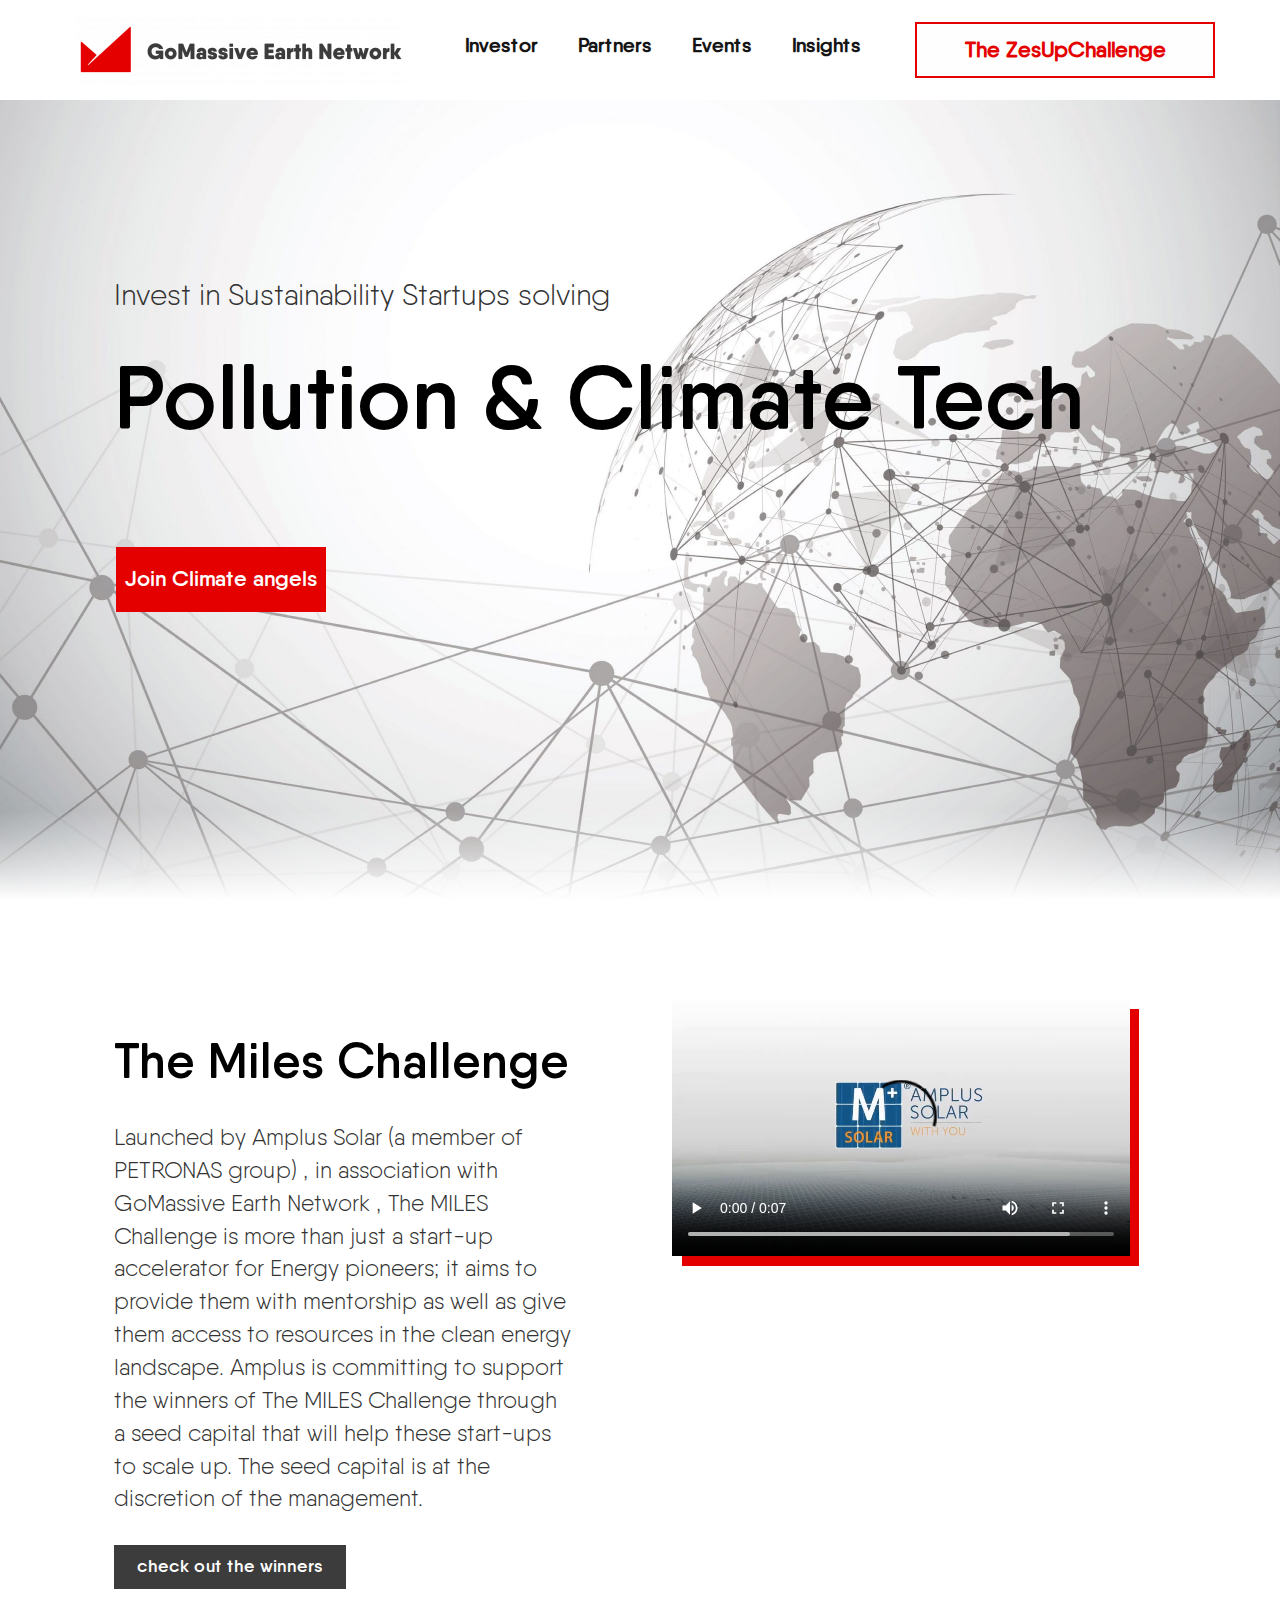
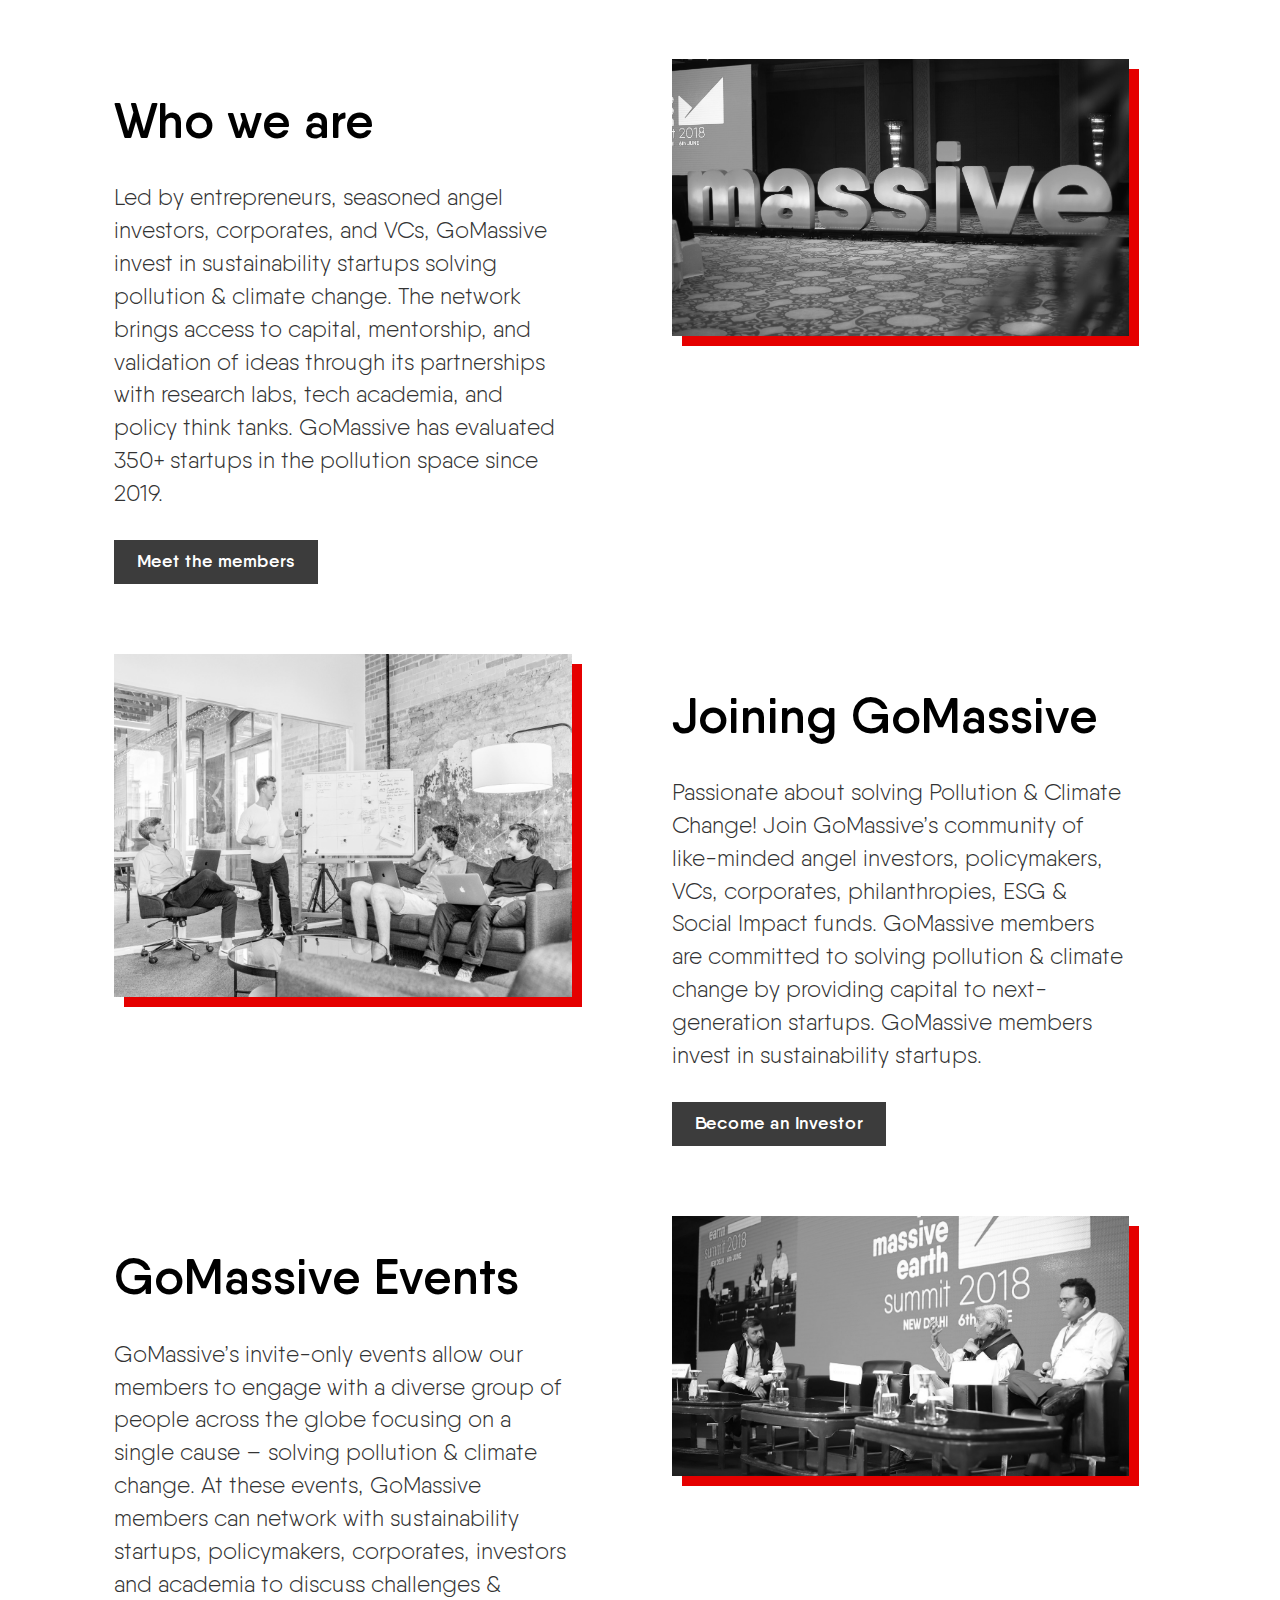
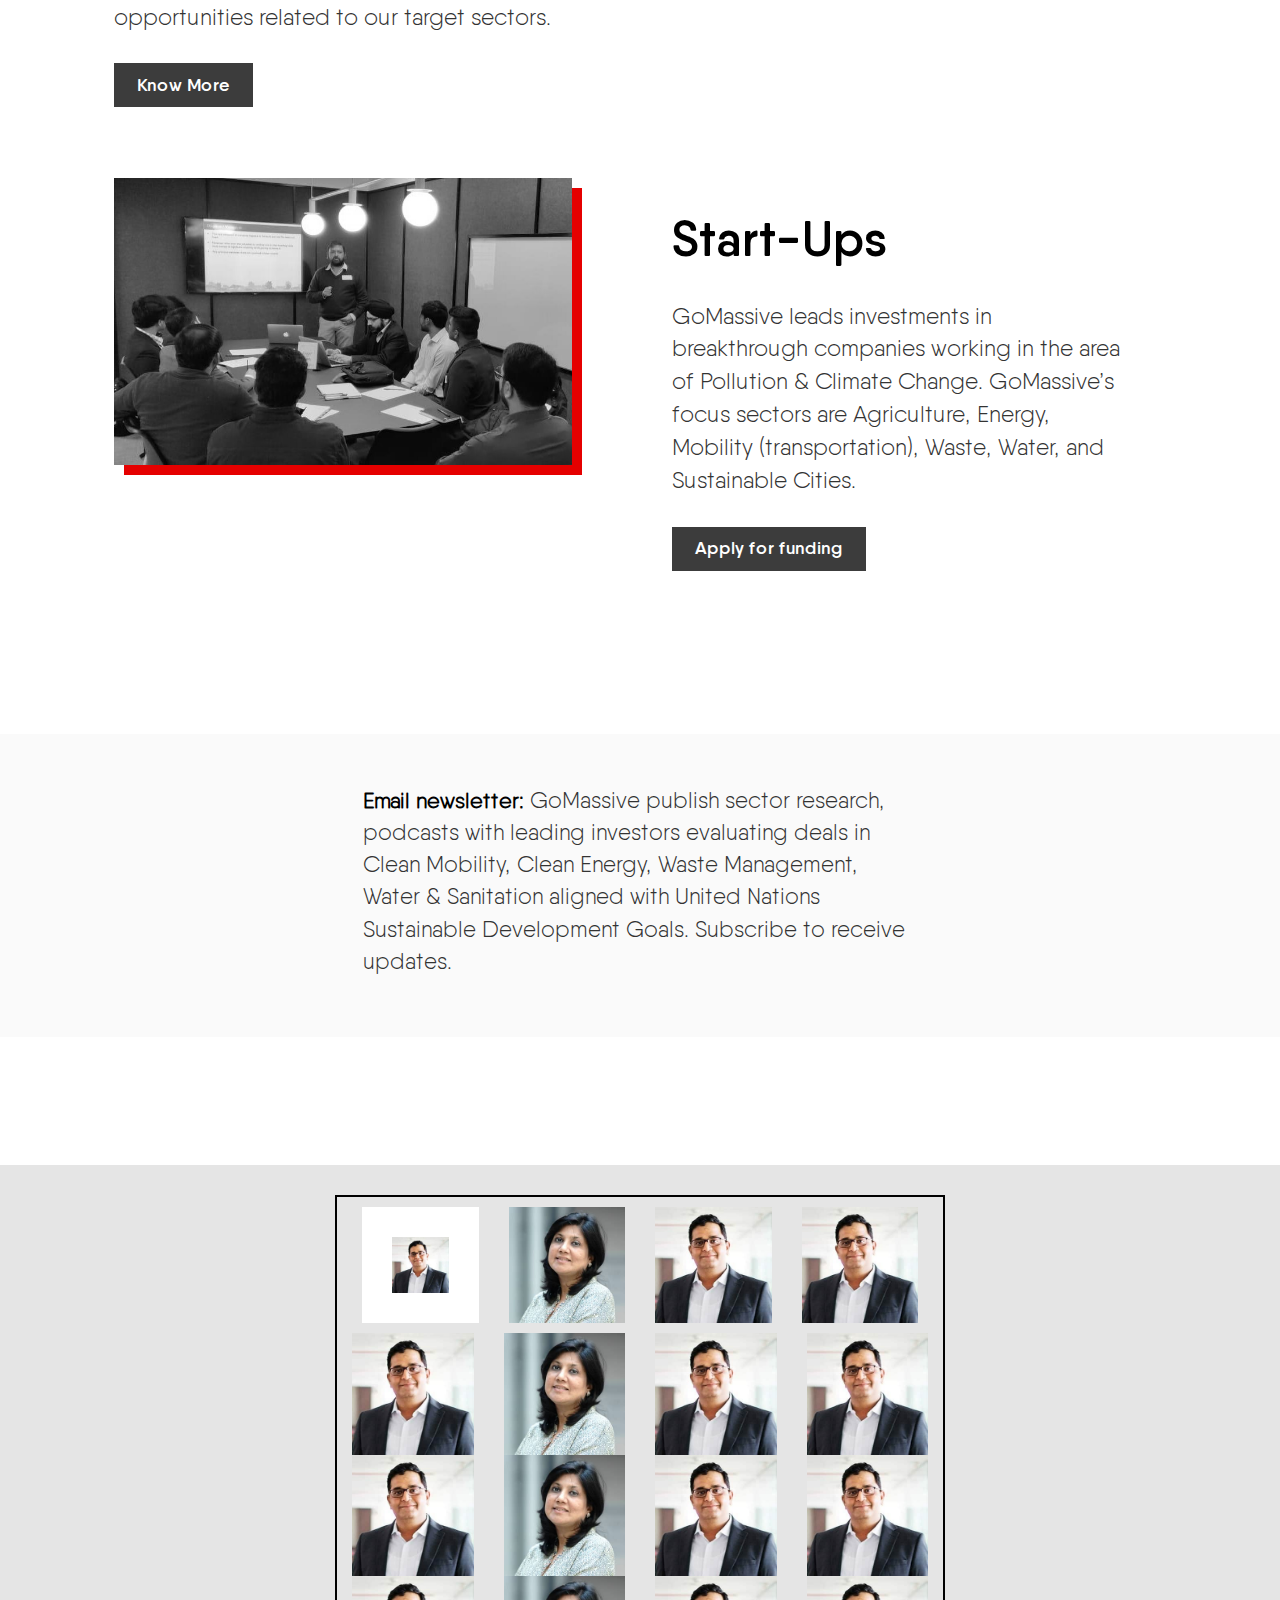
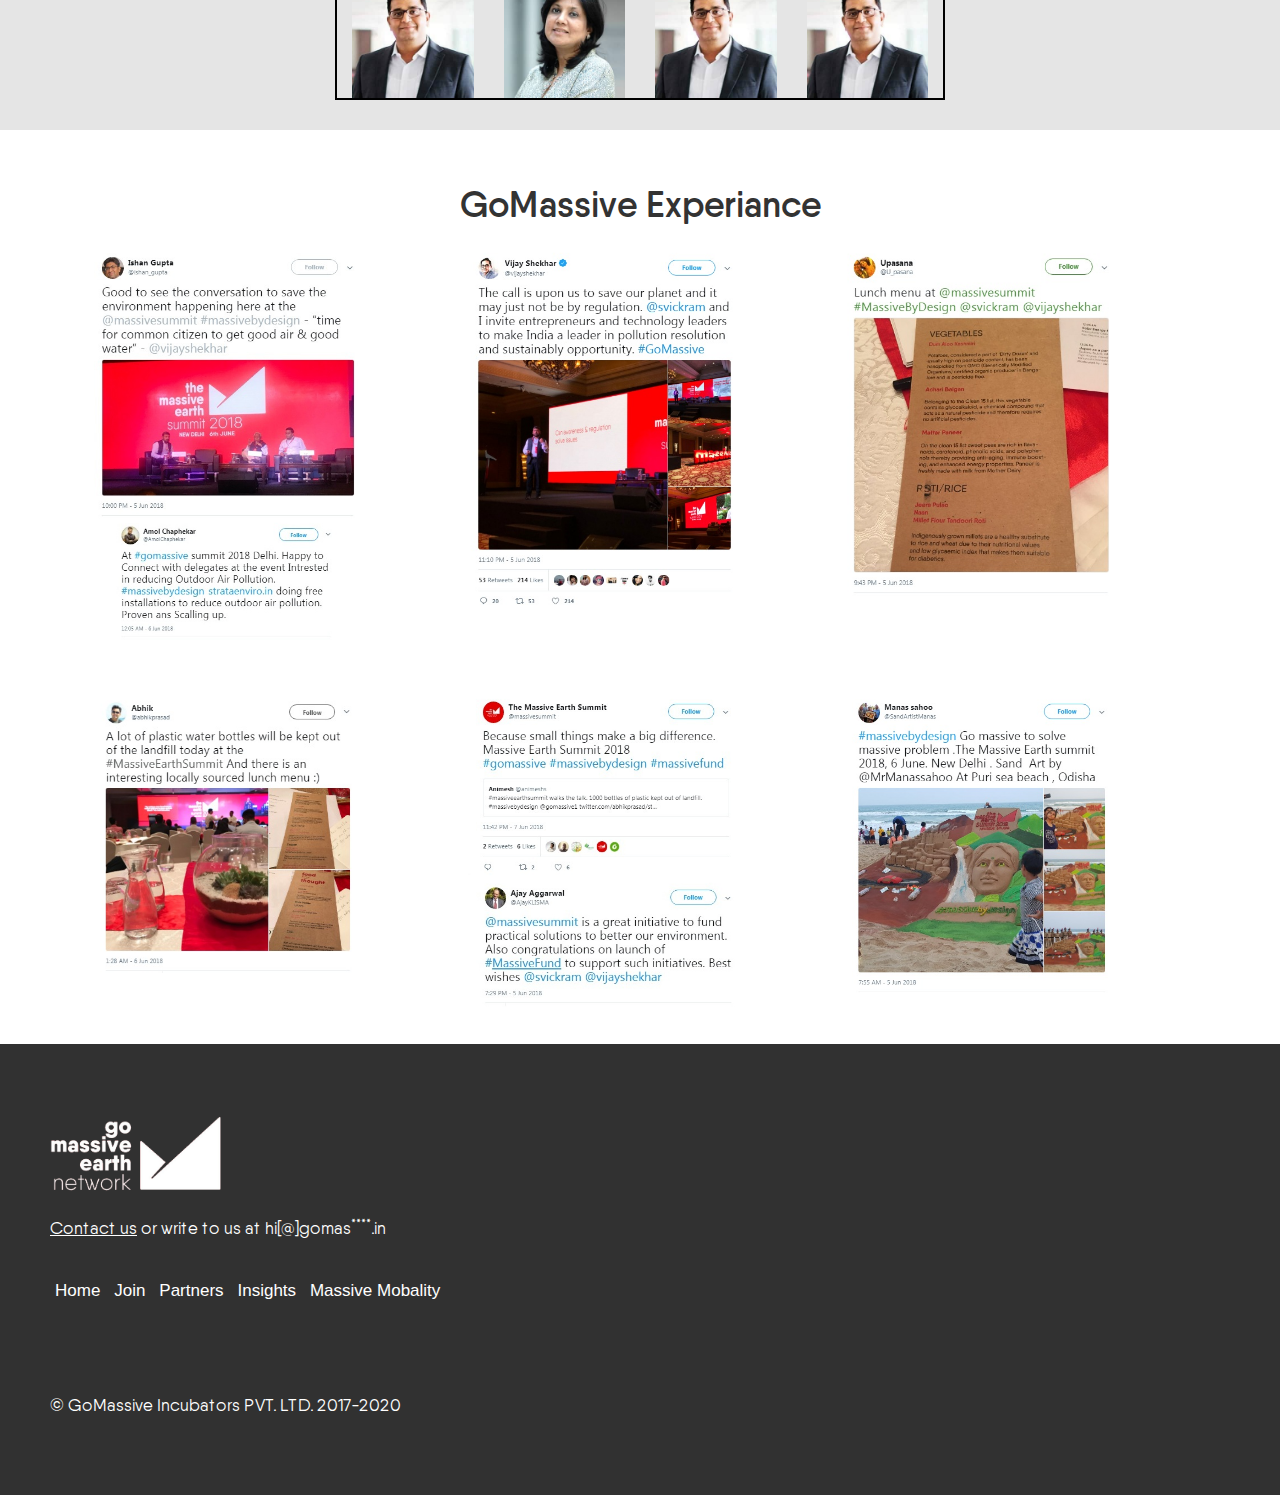
==== commit 3ea258e2: "homepage cards creating" ====
--- a/index.html
+++ b/index.html
@@ -129,11 +129,13 @@
 </section>
 <!-- New section -->
 <section style="background-color: #CCCCCC80">
-  <div class="contain" >
+  <div class="contain" style="padding: 30px;" >
     <div class="container" style=" width: 50%; border: 2px solid black;margin: auto;">
-      <div class="row">
-        <div class="col-lg-3 col-sm-6">
-          <img src="/assets/images/vijay-shekhar-sharma.jpg" width="100%" alt="">
+      <div class="row" style="padding: 10px;">
+        <div class="col-lg-3 col-sm-6">
+          <div class="cards" style="background-color: white;">
+          <img src="/assets/images/vijay-shekhar-sharma.jpg" width="100%" alt="" style="padding:30px;">
+        </div>
         </div>
         <div class="col-lg-3 col-sm-6">
           <img src="/assets/images/Paula-Mariwala.jpg" width="100%" alt="">
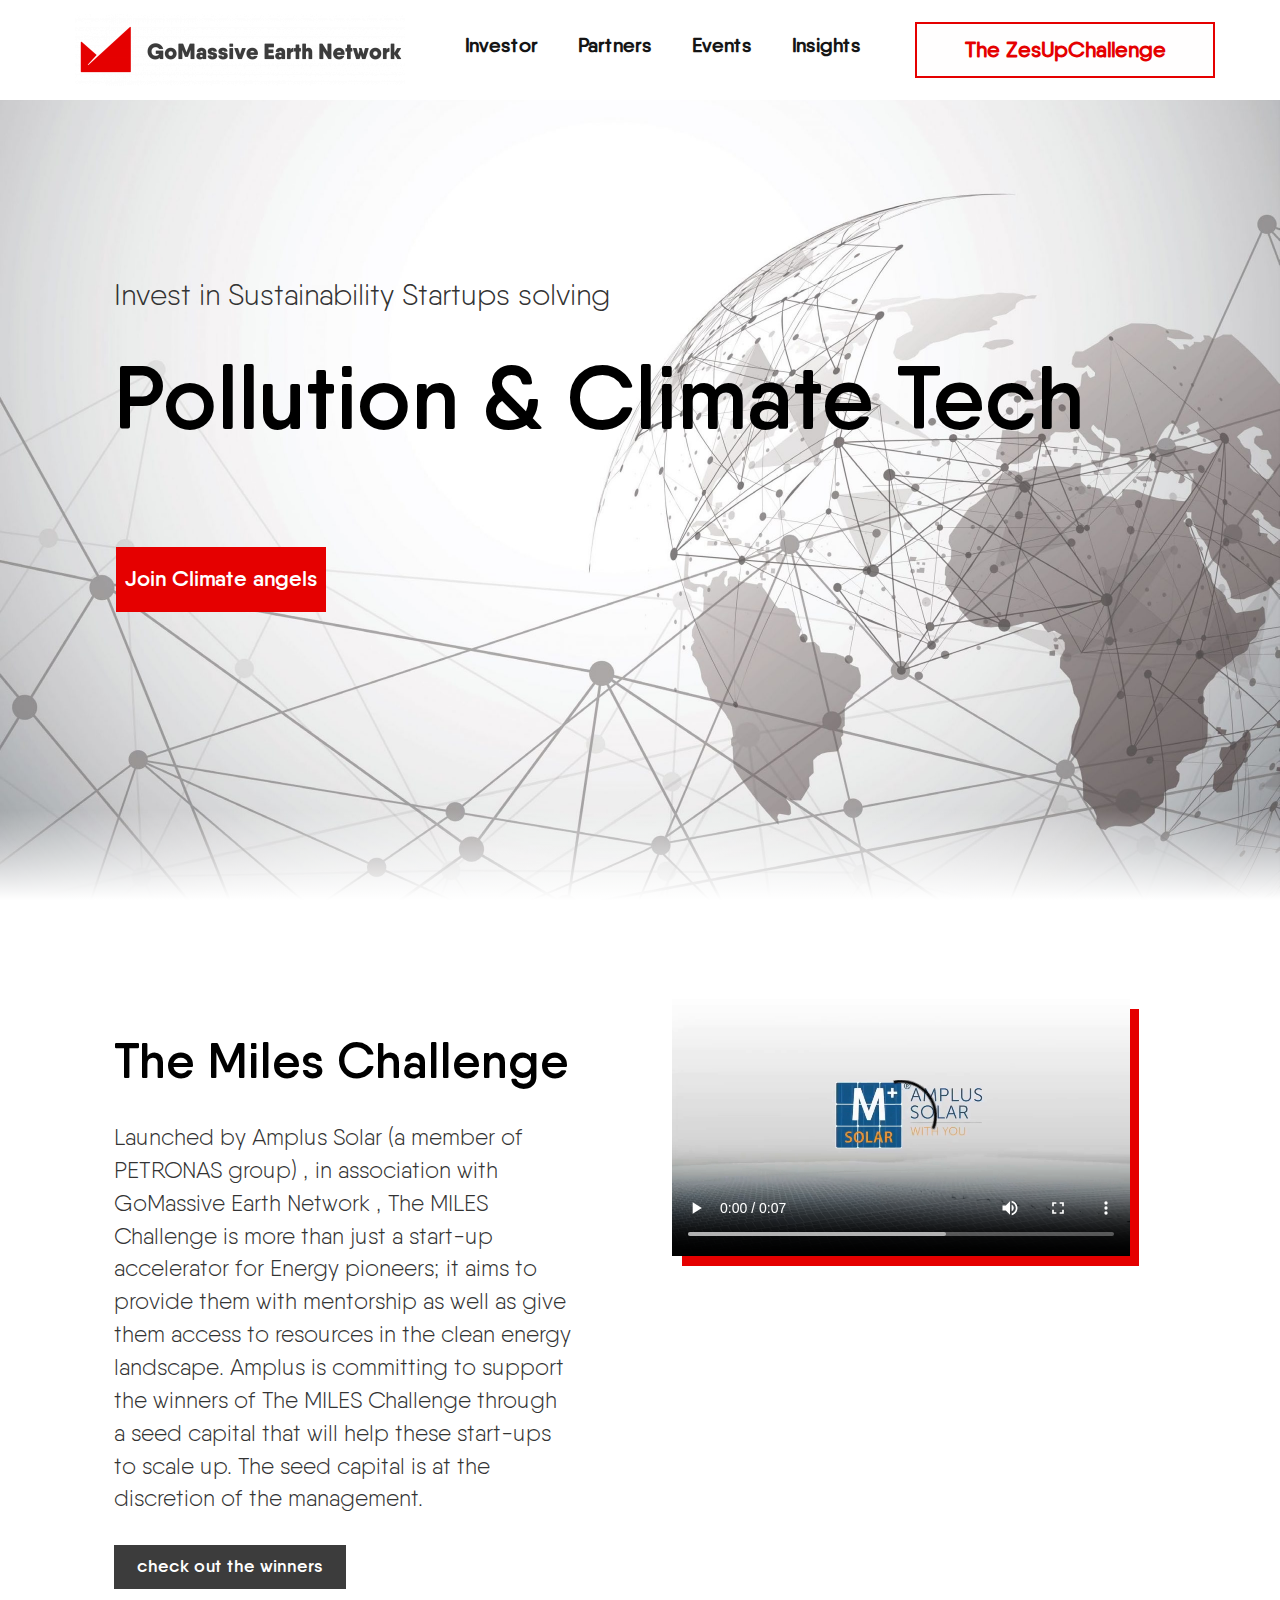
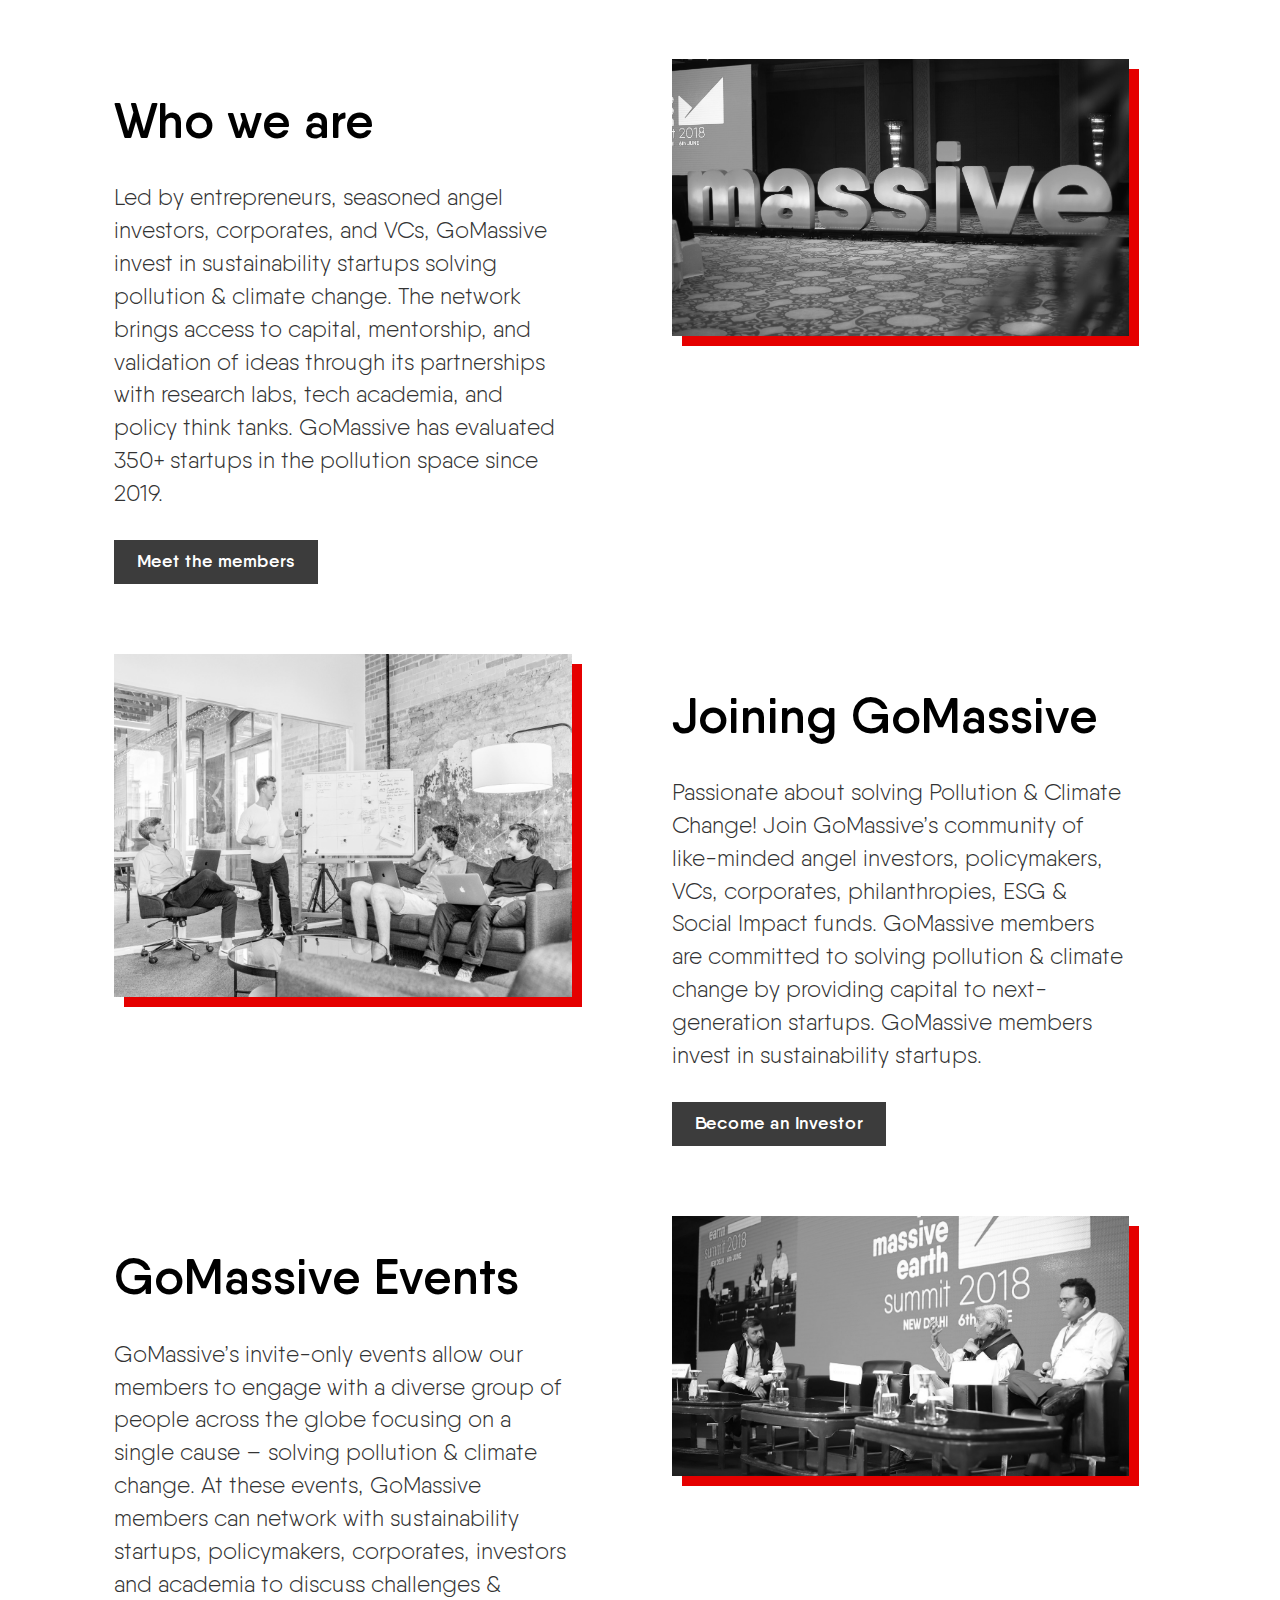
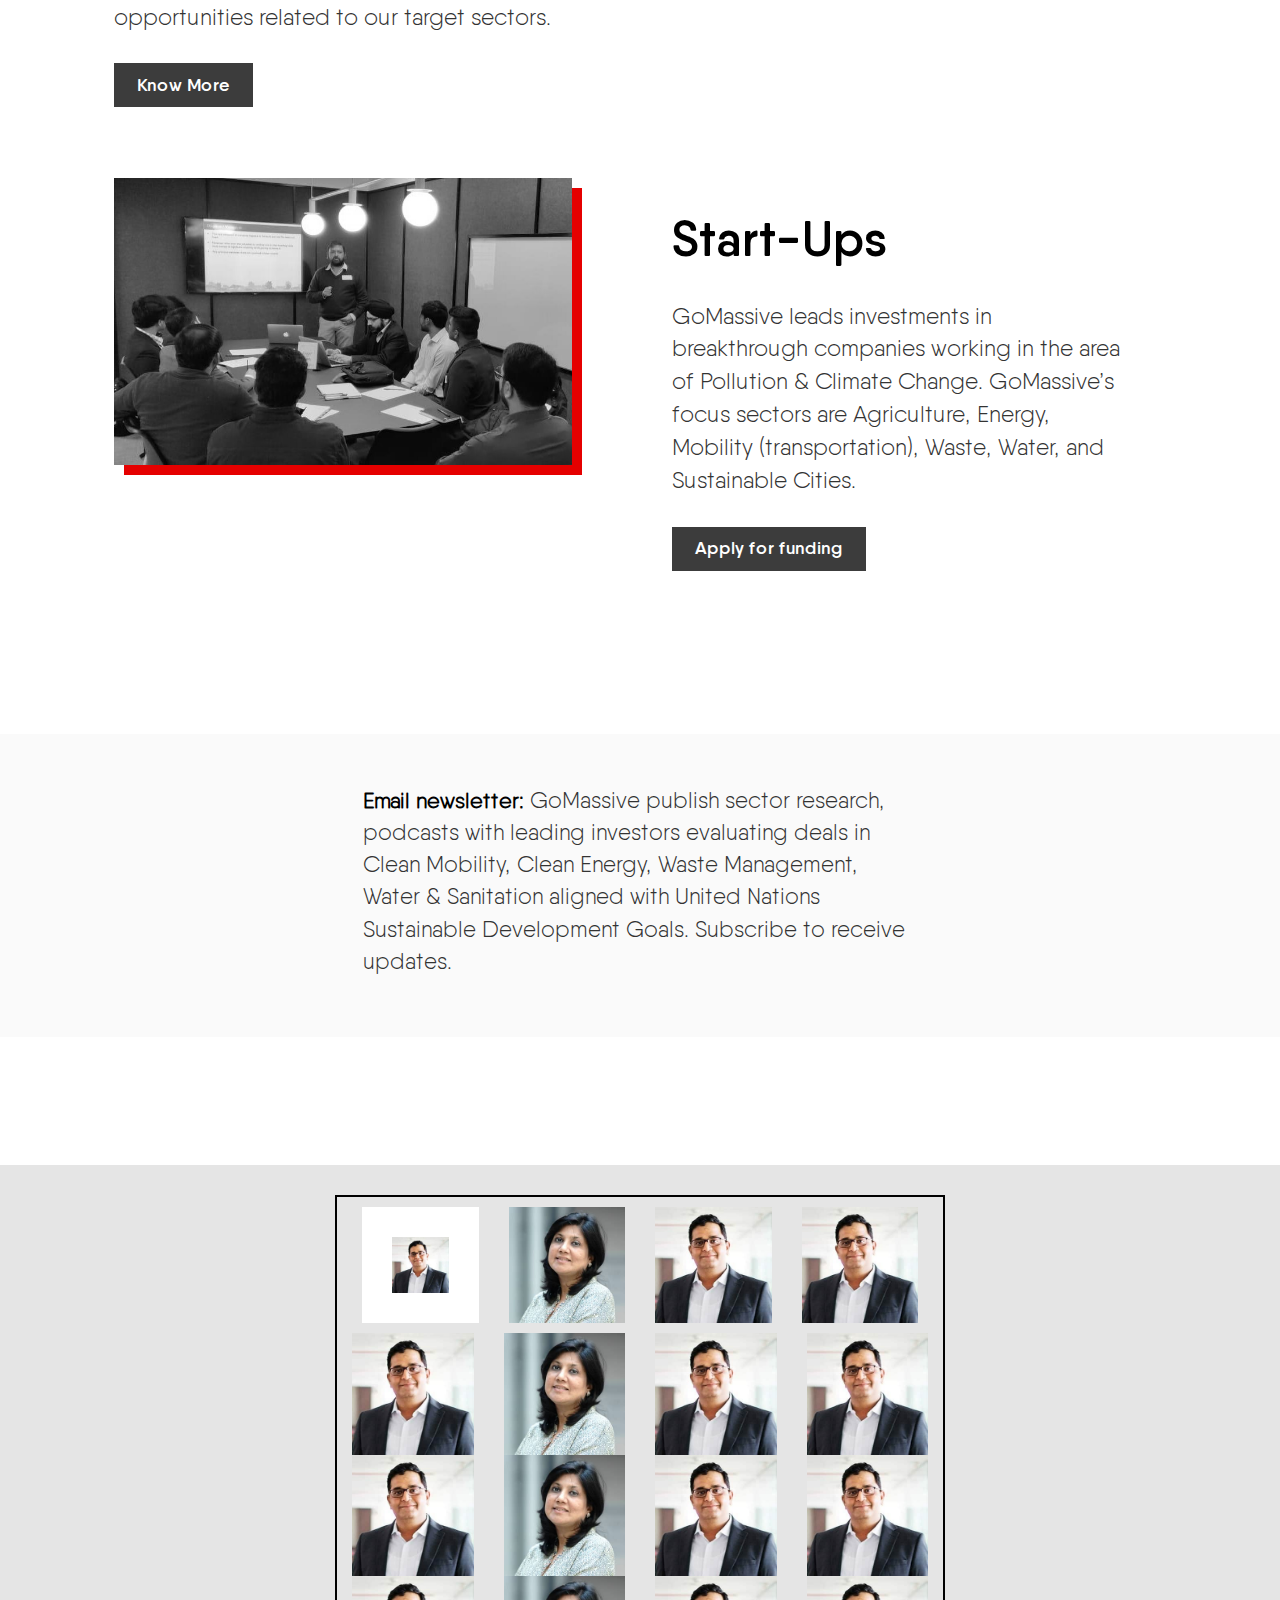
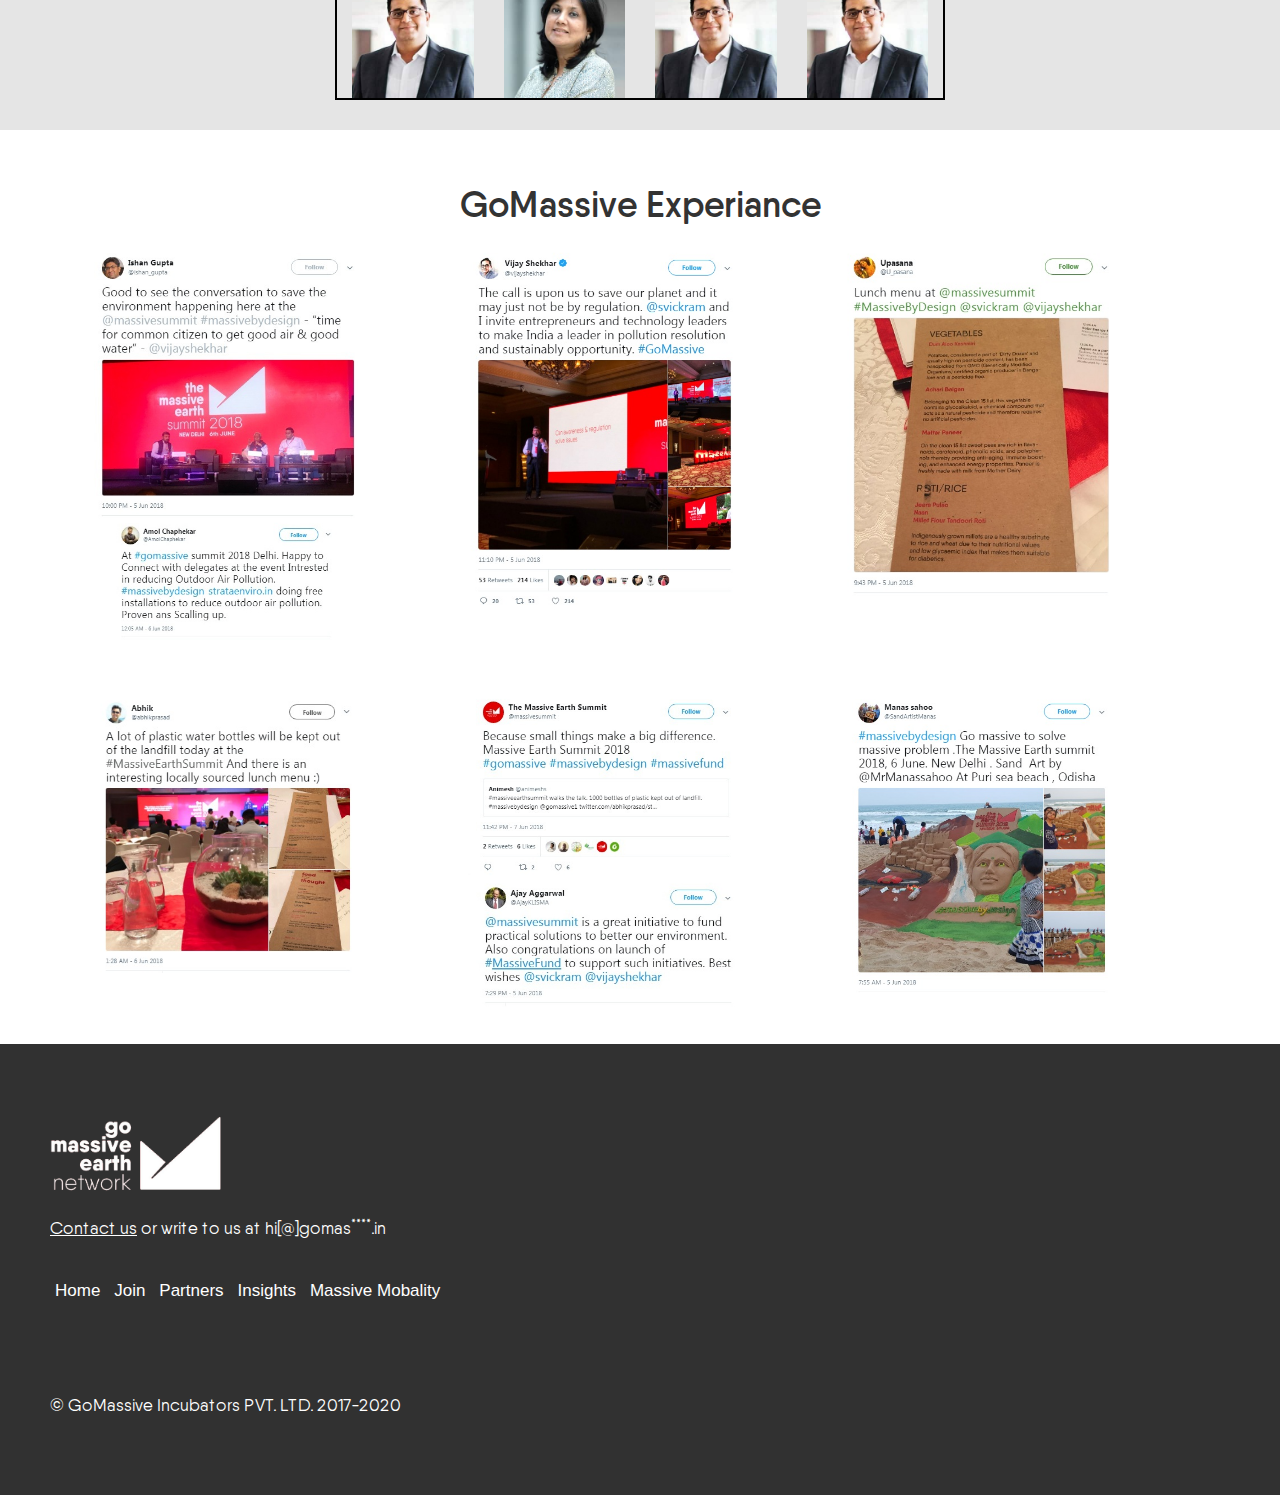
==== commit 394c1f48: "random changes" ====
--- a/index.html
+++ b/index.html
@@ -128,8 +128,8 @@
   </div>
 </section>
 <!-- New section -->
-<section style="background-color: #CCCCCC80">
-  <div class="contain" style="padding: 30px;" >
+<section class="cards-box">
+  <div class="contain" >
     <div class="container" style=" width: 50%; border: 2px solid black;margin: auto;">
       <div class="row" style="padding: 10px;">
         <div class="col-lg-3 col-sm-6">
--- a/assets/css/style.css
+++ b/assets/css/style.css
@@ -372,7 +372,13 @@
         width: 30%;
     }
     }
-
+/* ------- */
+.cards-box{
+    background-color: #CCCCCC80;
+}
+.cards-box .contain{
+    padding: 30px;
+}
  
 
 /* footer section */
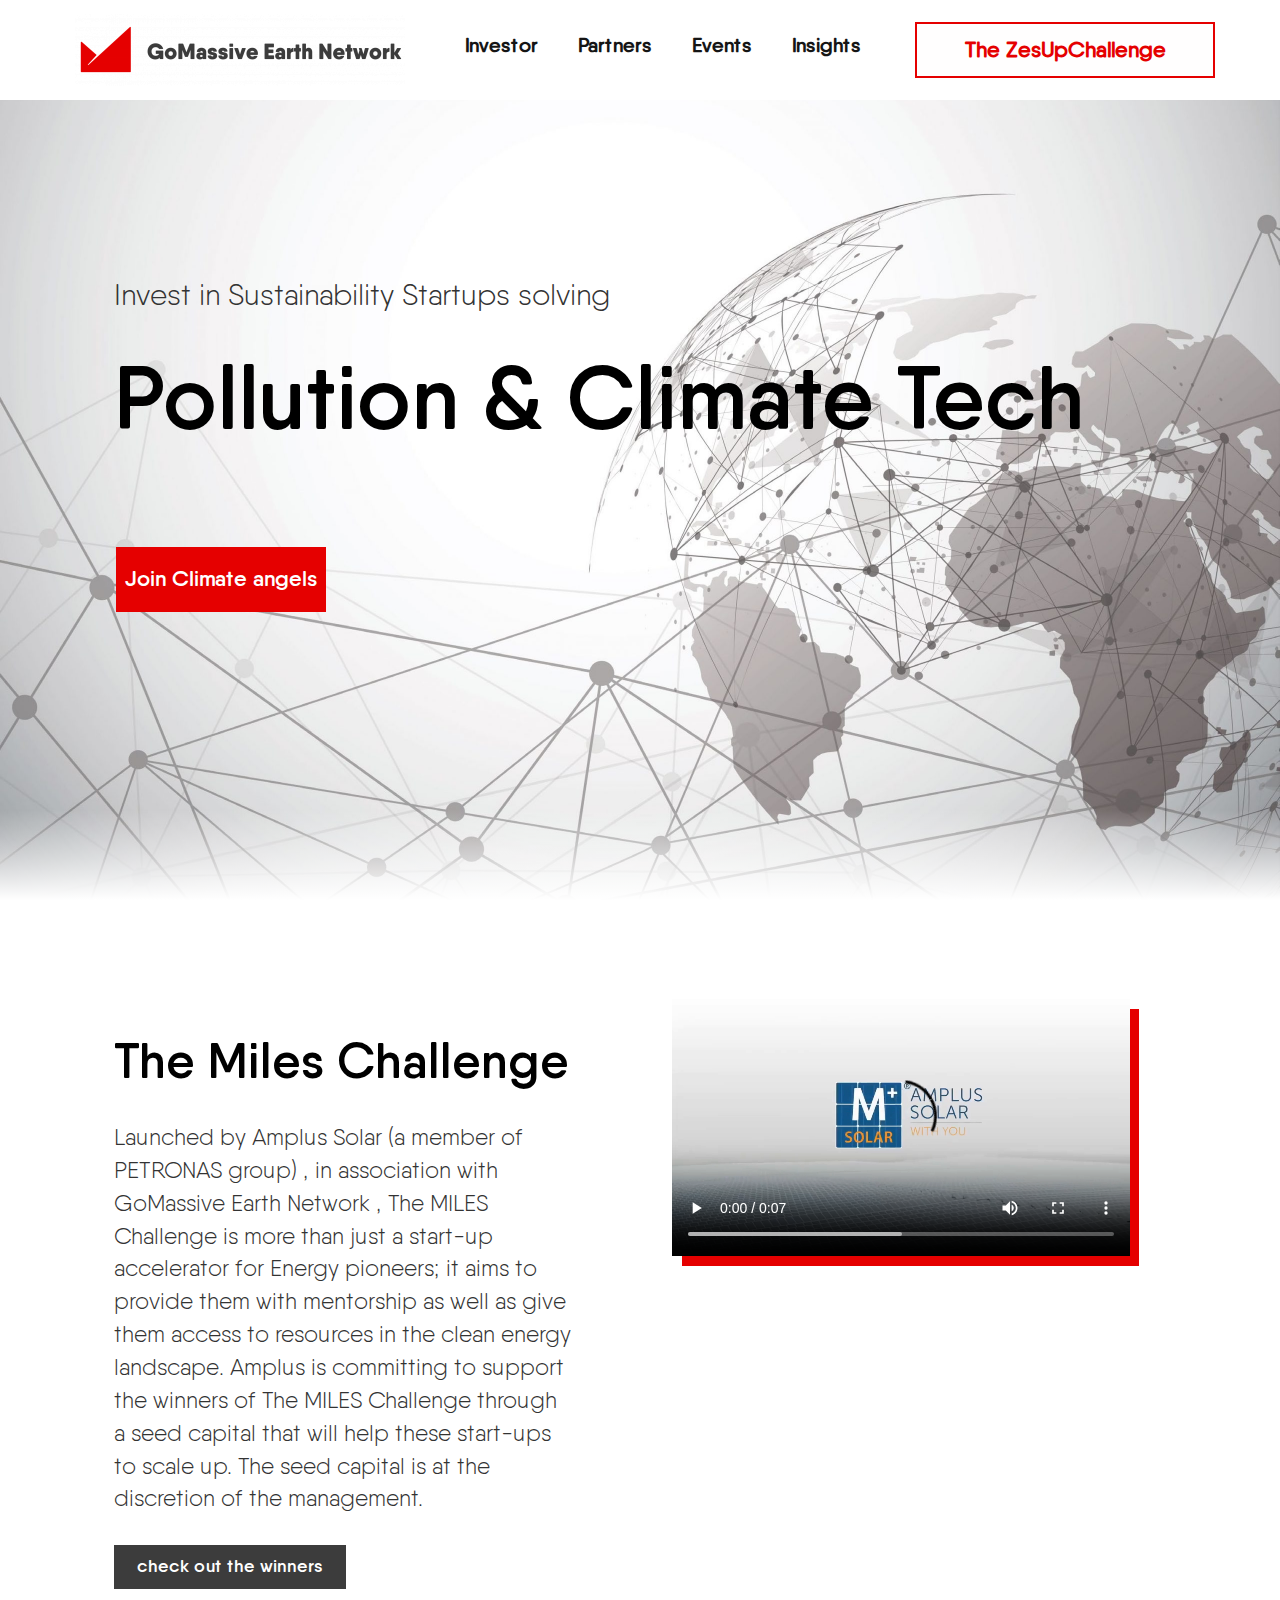
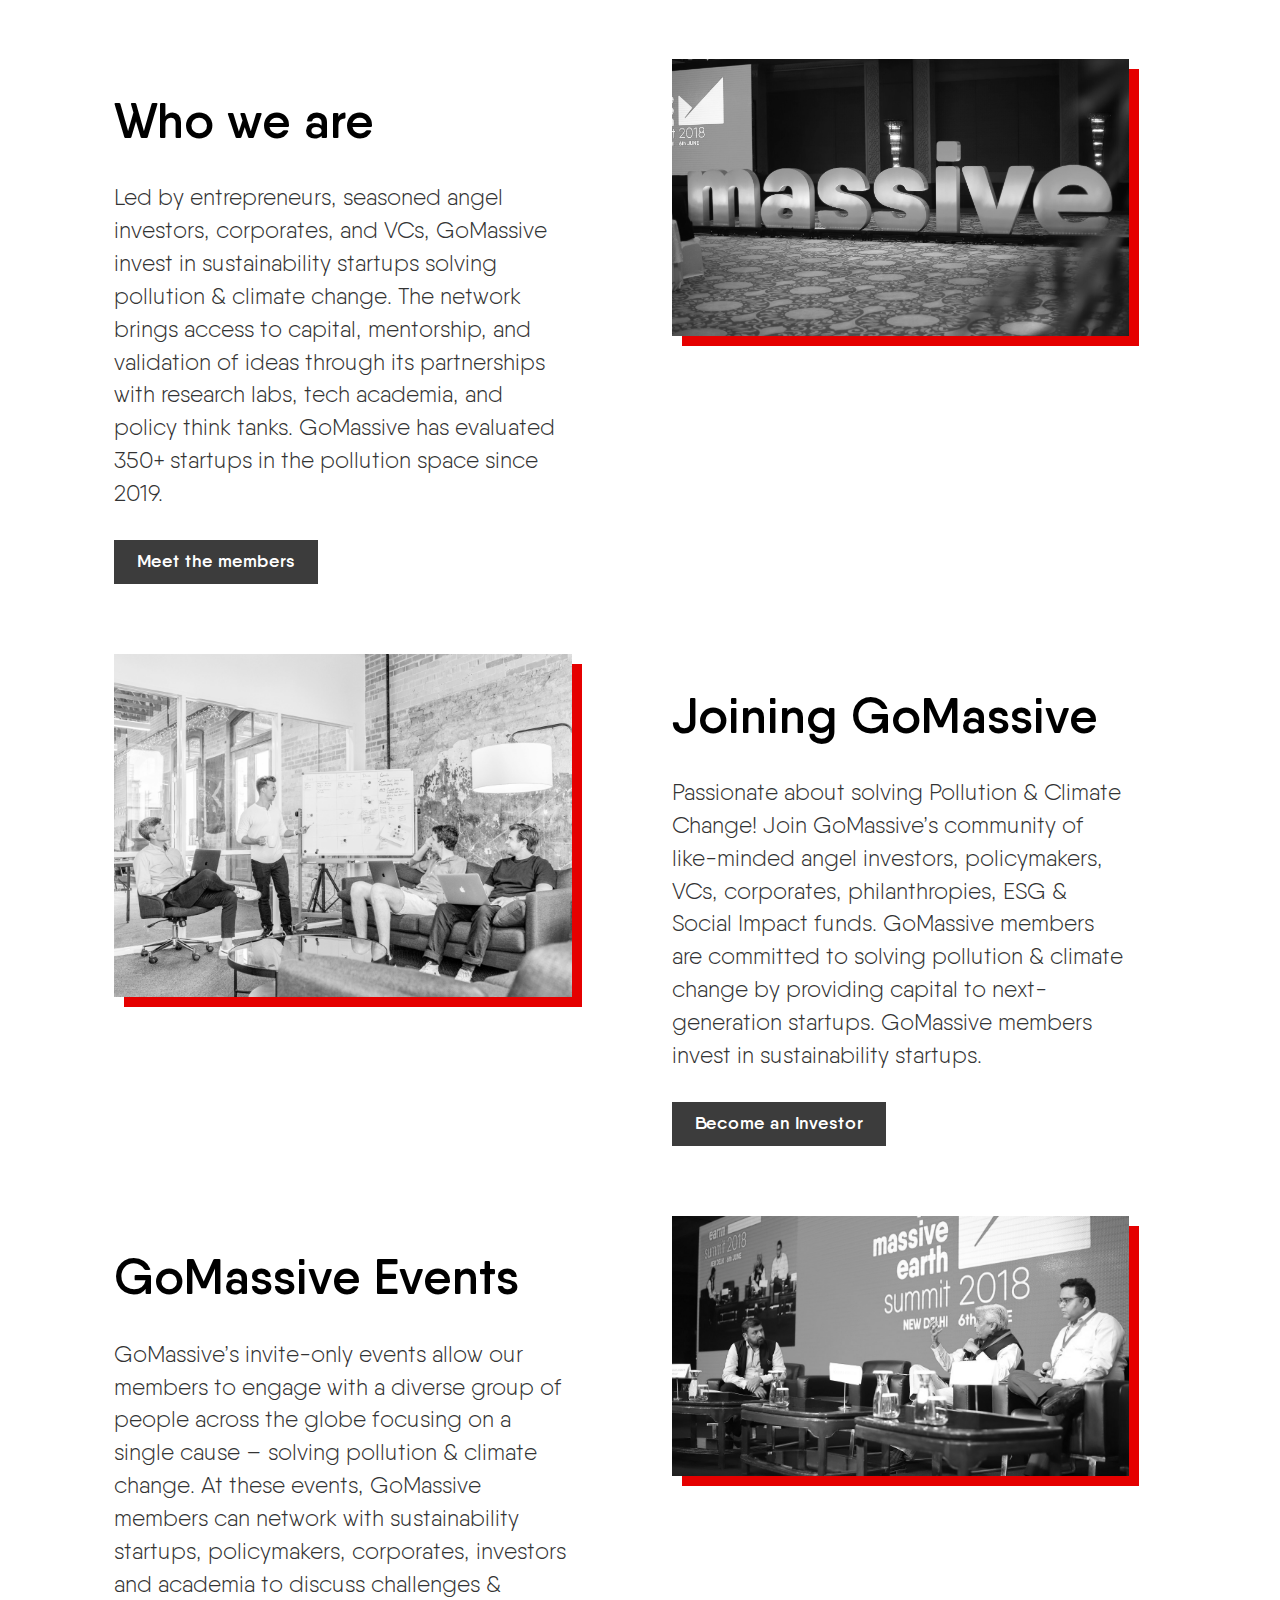
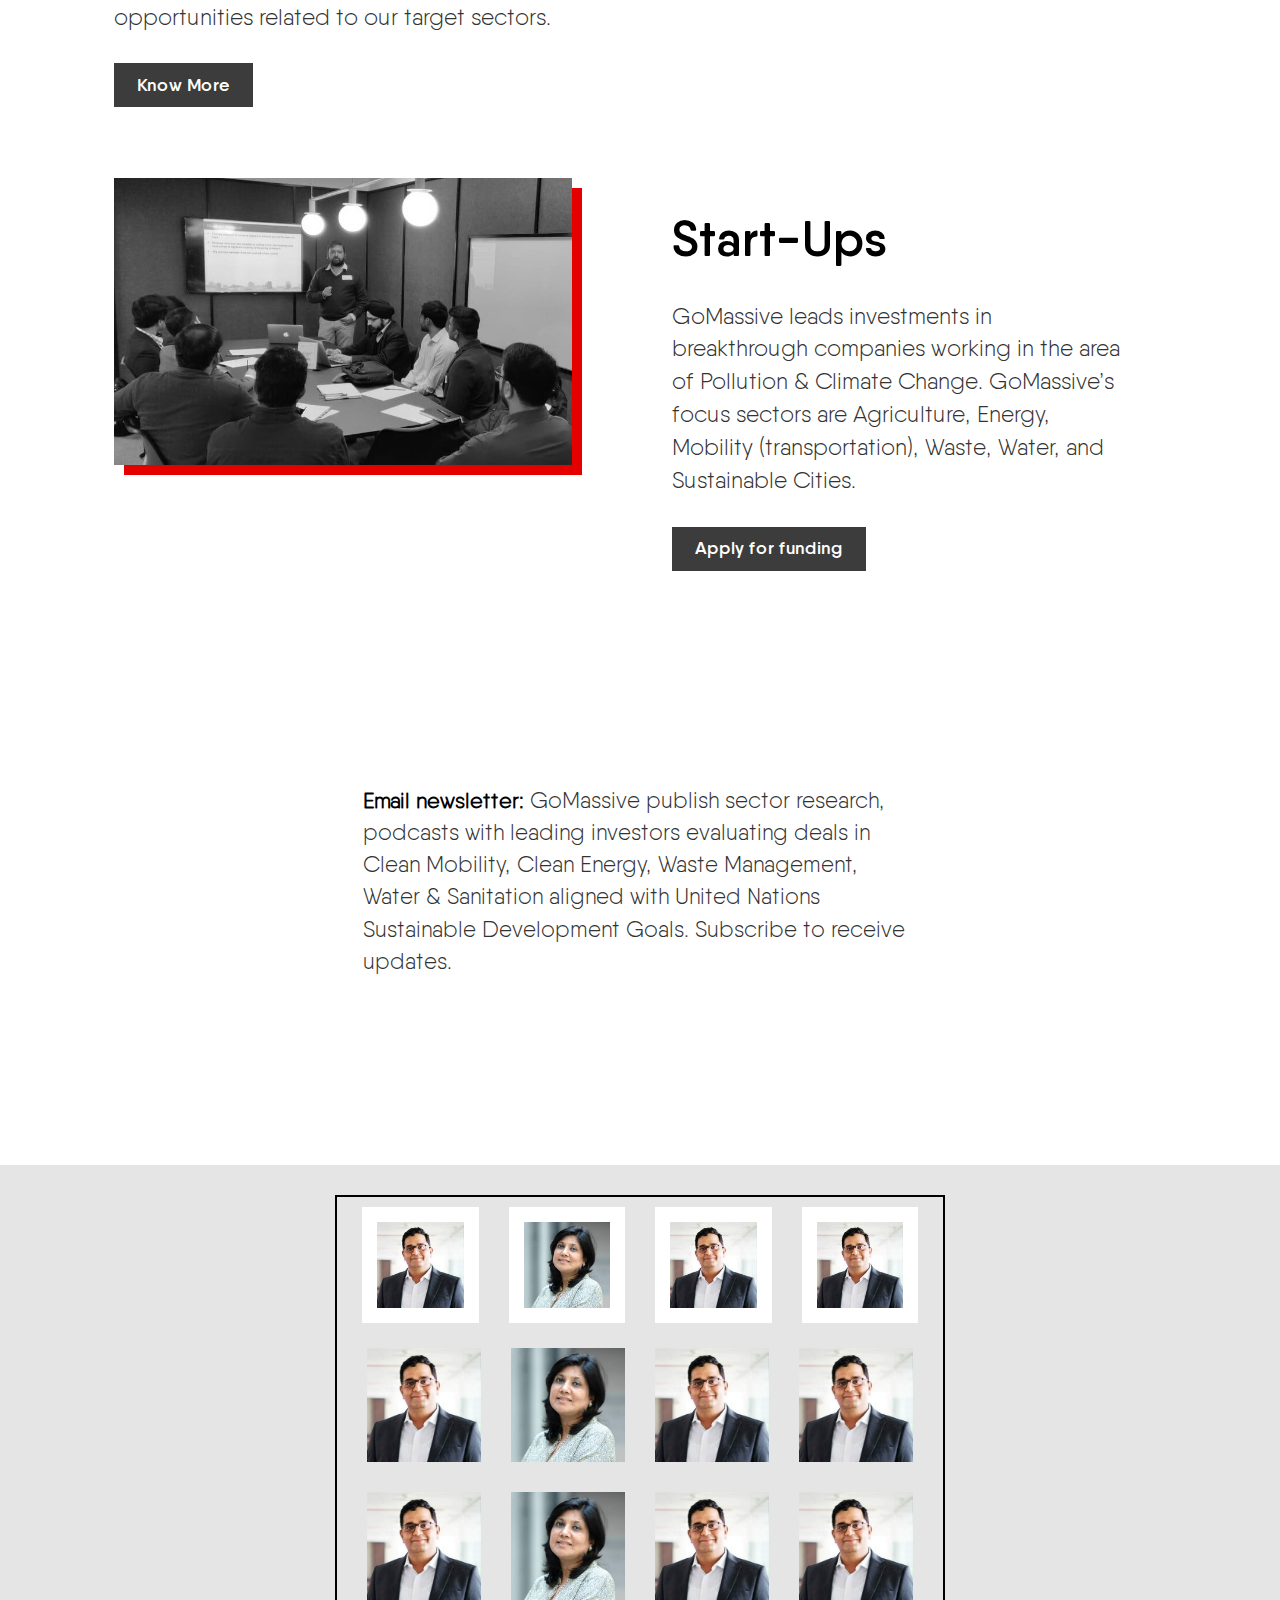
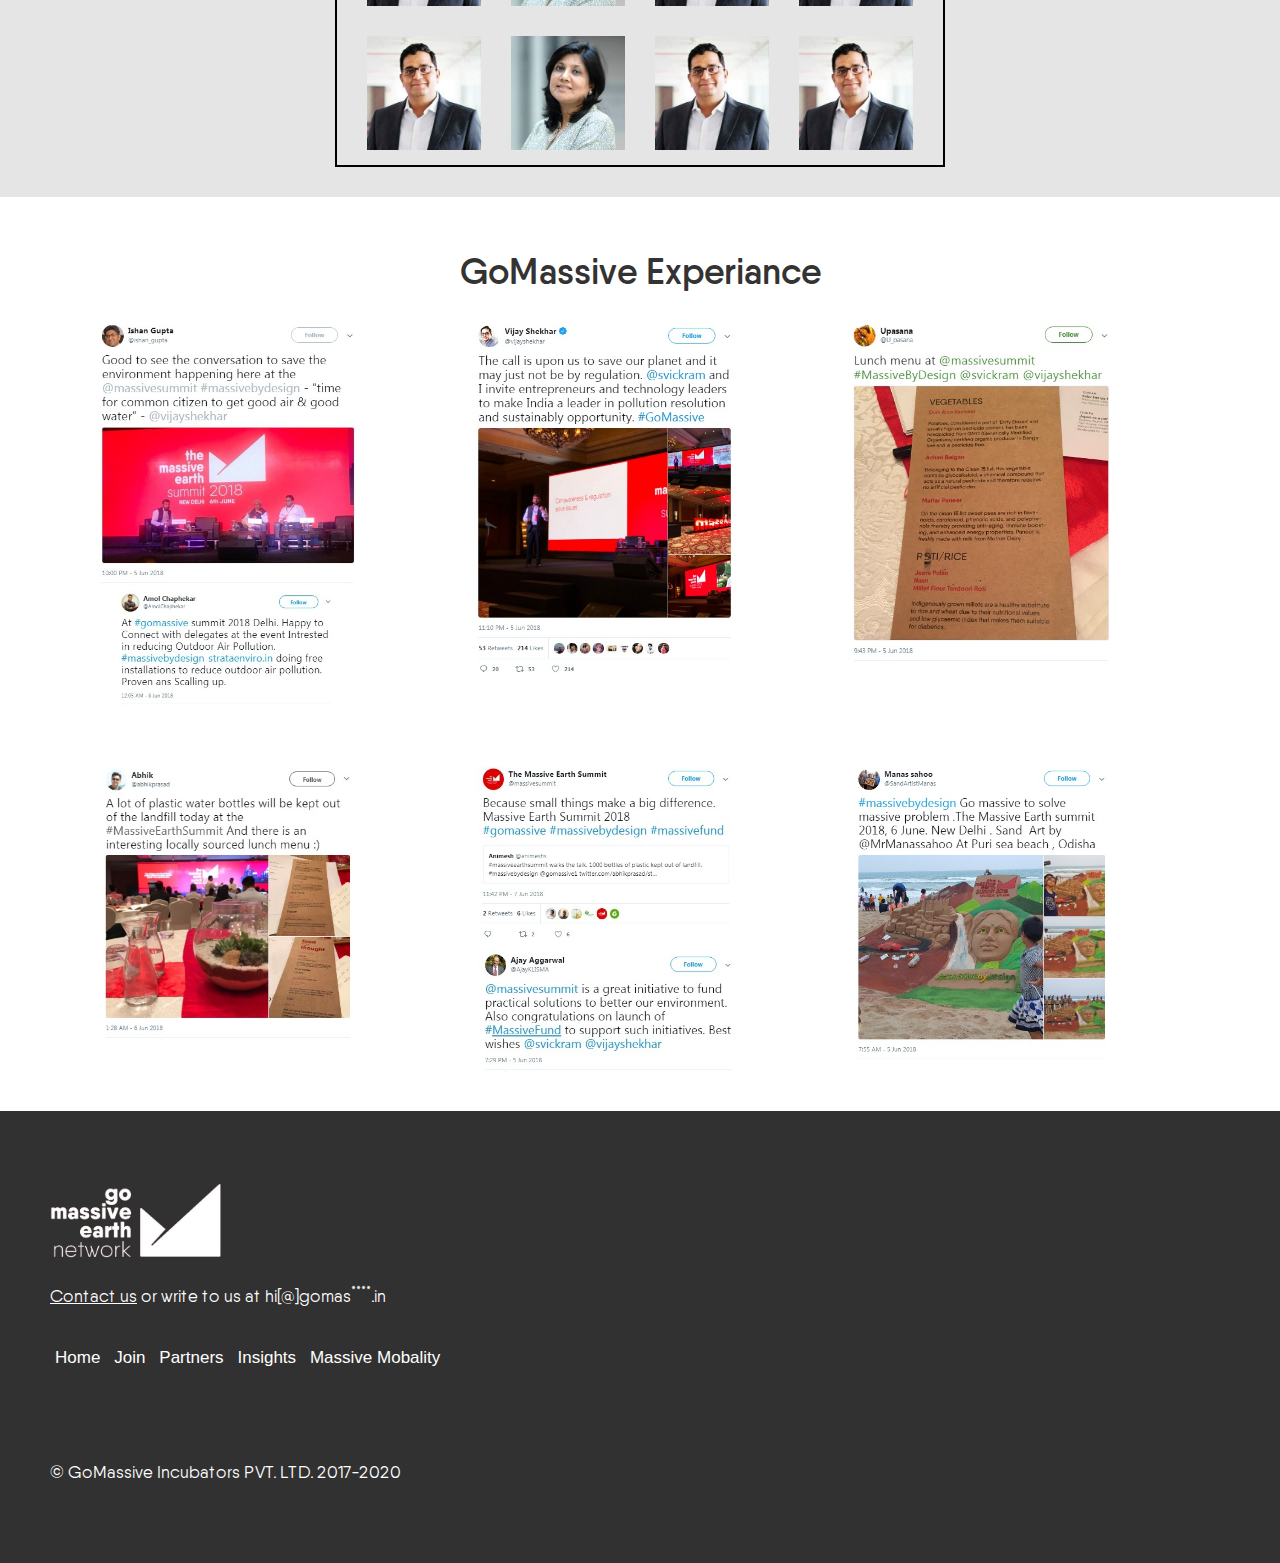
==== commit 3cb48c8e: "Homepage cards modefieng" ====
--- a/index.html
+++ b/index.html
@@ -128,24 +128,30 @@
   </div>
 </section>
 <!-- New section -->
-<section class="cards-box">
-  <div class="contain" >
-    <div class="container" style=" width: 50%; border: 2px solid black;margin: auto;">
+<section class="cards-box"; >
+  <div class="contain" style="padding: 30px;" >
+    <div class="container" style=" width: 50%; border: 2px solid black;">
       <div class="row" style="padding: 10px;">
         <div class="col-lg-3 col-sm-6">
           <div class="cards" style="background-color: white;">
-          <img src="/assets/images/vijay-shekhar-sharma.jpg" width="100%" alt="" style="padding:30px;">
-        </div>
-        </div>
-        <div class="col-lg-3 col-sm-6">
-          <img src="/assets/images/Paula-Mariwala.jpg" width="100%" alt="">
-        </div>
-        <div class="col-lg-3 col-sm-6">
-          <img src="/assets/images/vijay-shekhar-sharma.jpg" width="100%" alt="">
-        </div>
-        <div class="col-lg-3 col-sm-6">
-          <img src="/assets/images/vijay-shekhar-sharma.jpg" width="100%" alt="">
-        </div>
+          <img src="/assets/images/vijay-shekhar-sharma.jpg" width="100%" alt="" style="padding: 15px;">
+        </div>
+        </div>
+        <div class="col-lg-3 col-sm-6">
+          <div class="cards">
+          <img src="/assets/images/Paula-Mariwala.jpg" width="100%" alt="">
+        </div>
+      </div>
+        <div class="col-lg-3 col-sm-6">
+          <div class="cards"  style="background-color: white;">
+          <img src="/assets/images/vijay-shekhar-sharma.jpg" width="100%" alt="" style="padding: 15px;">
+        </div>
+        </div>
+        <div class="col-lg-3 col-sm-6">
+        <div class="cards">
+          <img src="/assets/images/vijay-shekhar-sharma.jpg" width="100%" alt="">
+        </div>
+      </div>
       </div>
       <!-- ------- --><div class="row">
         <div class="col-lg-3 col-sm-6">
--- a/assets/css/style.css
+++ b/assets/css/style.css
@@ -327,7 +327,7 @@
 }
 
 .mailbox{
-    background-color: rgba(204,204,204,0.1)!important;
+    background-color: rgb+a(204,204,204,0.1)!important;
     position: relative;
     background-position: 50%;
     background-size: cover;
@@ -372,14 +372,29 @@
         width: 30%;
     }
     }
-/* ------- */
+/* New section */
 .cards-box{
     background-color: #CCCCCC80;
 }
 .cards-box .contain{
     padding: 30px;
 }
- 
+.cards-box .contain .container{
+    width: 50%;
+     /* border: 2px solid black; */
+     /* box-shadow: 2px #ffffff; */
+     margin: auto;
+}
+.cards-box .contain .container .row{
+    padding: 15px;
+}
+.cards-box .contain .container .row .cards{
+    background-color: white;
+}
+.cards-box .contain .container .row .col-lg-3 + .col-sm-6 .cards img{
+    padding: 15px;
+    width: 100%;
+}
 
 /* footer section */
 .footer {
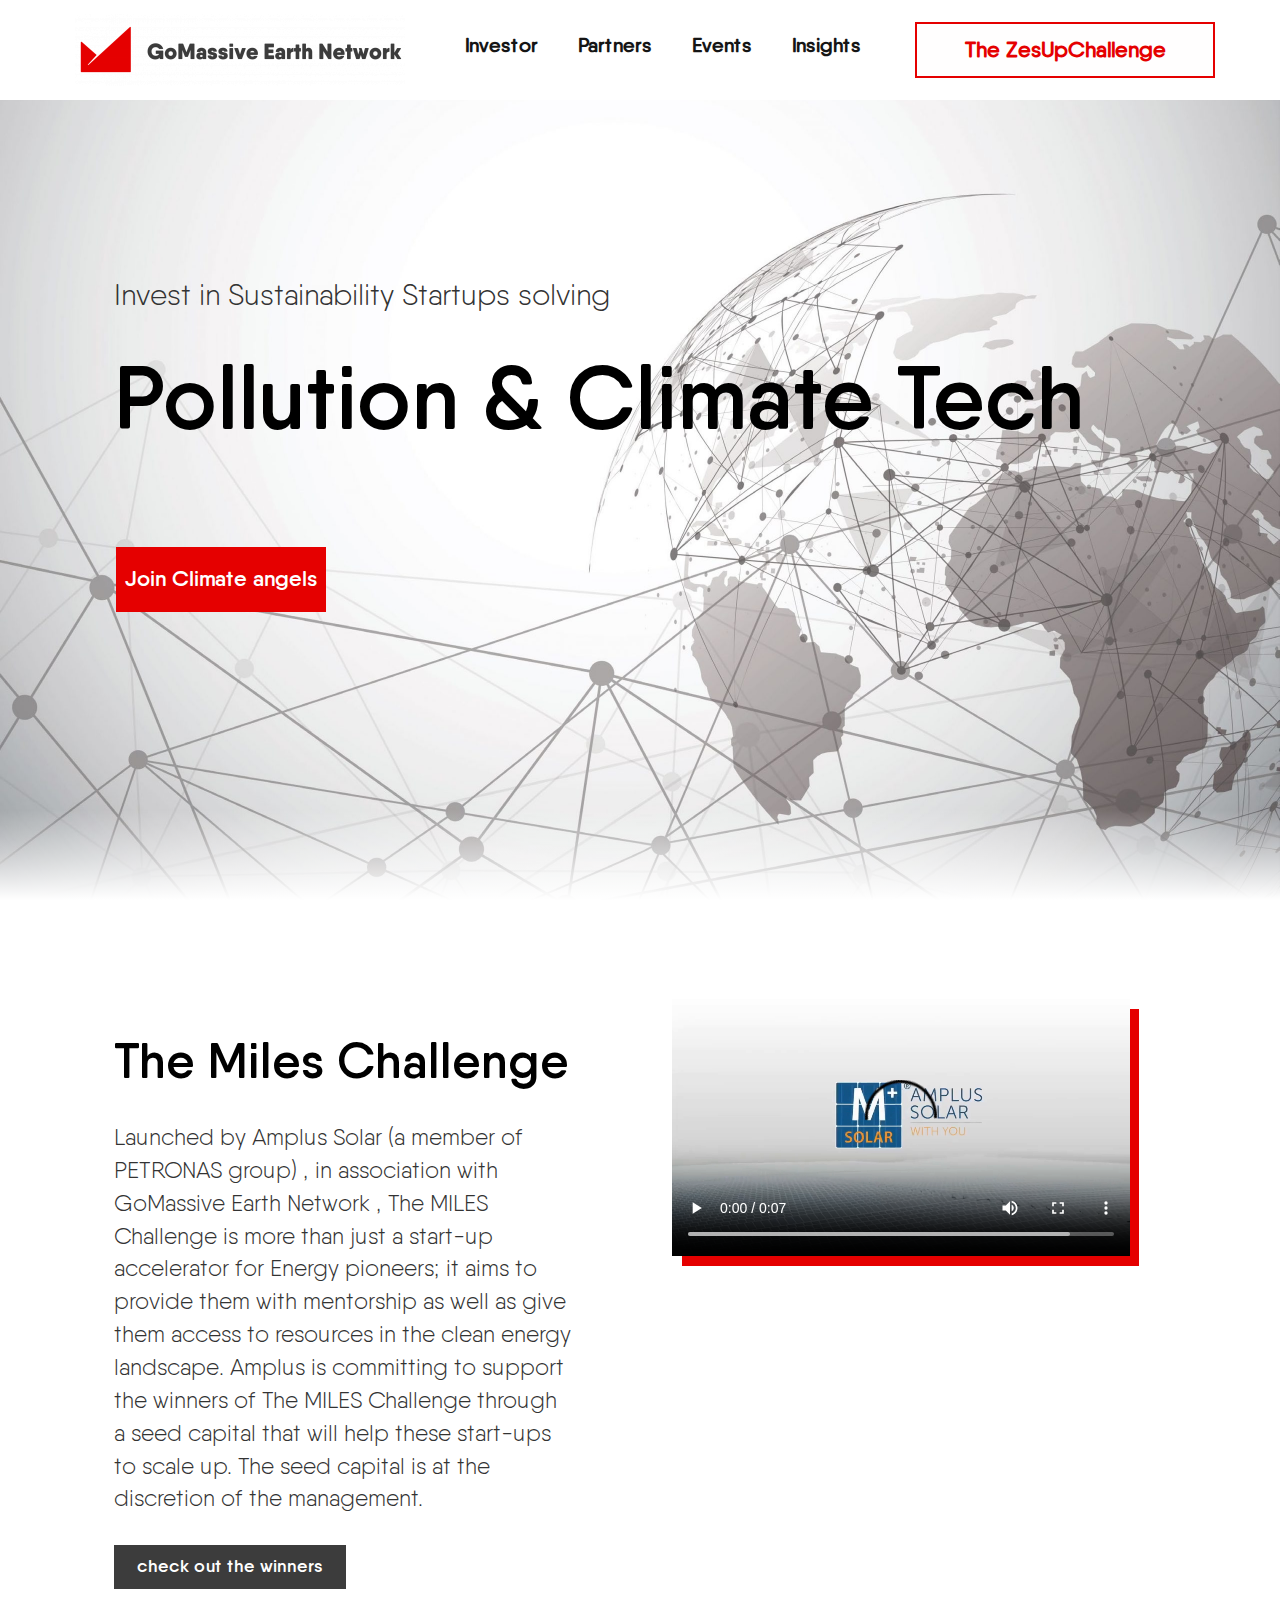
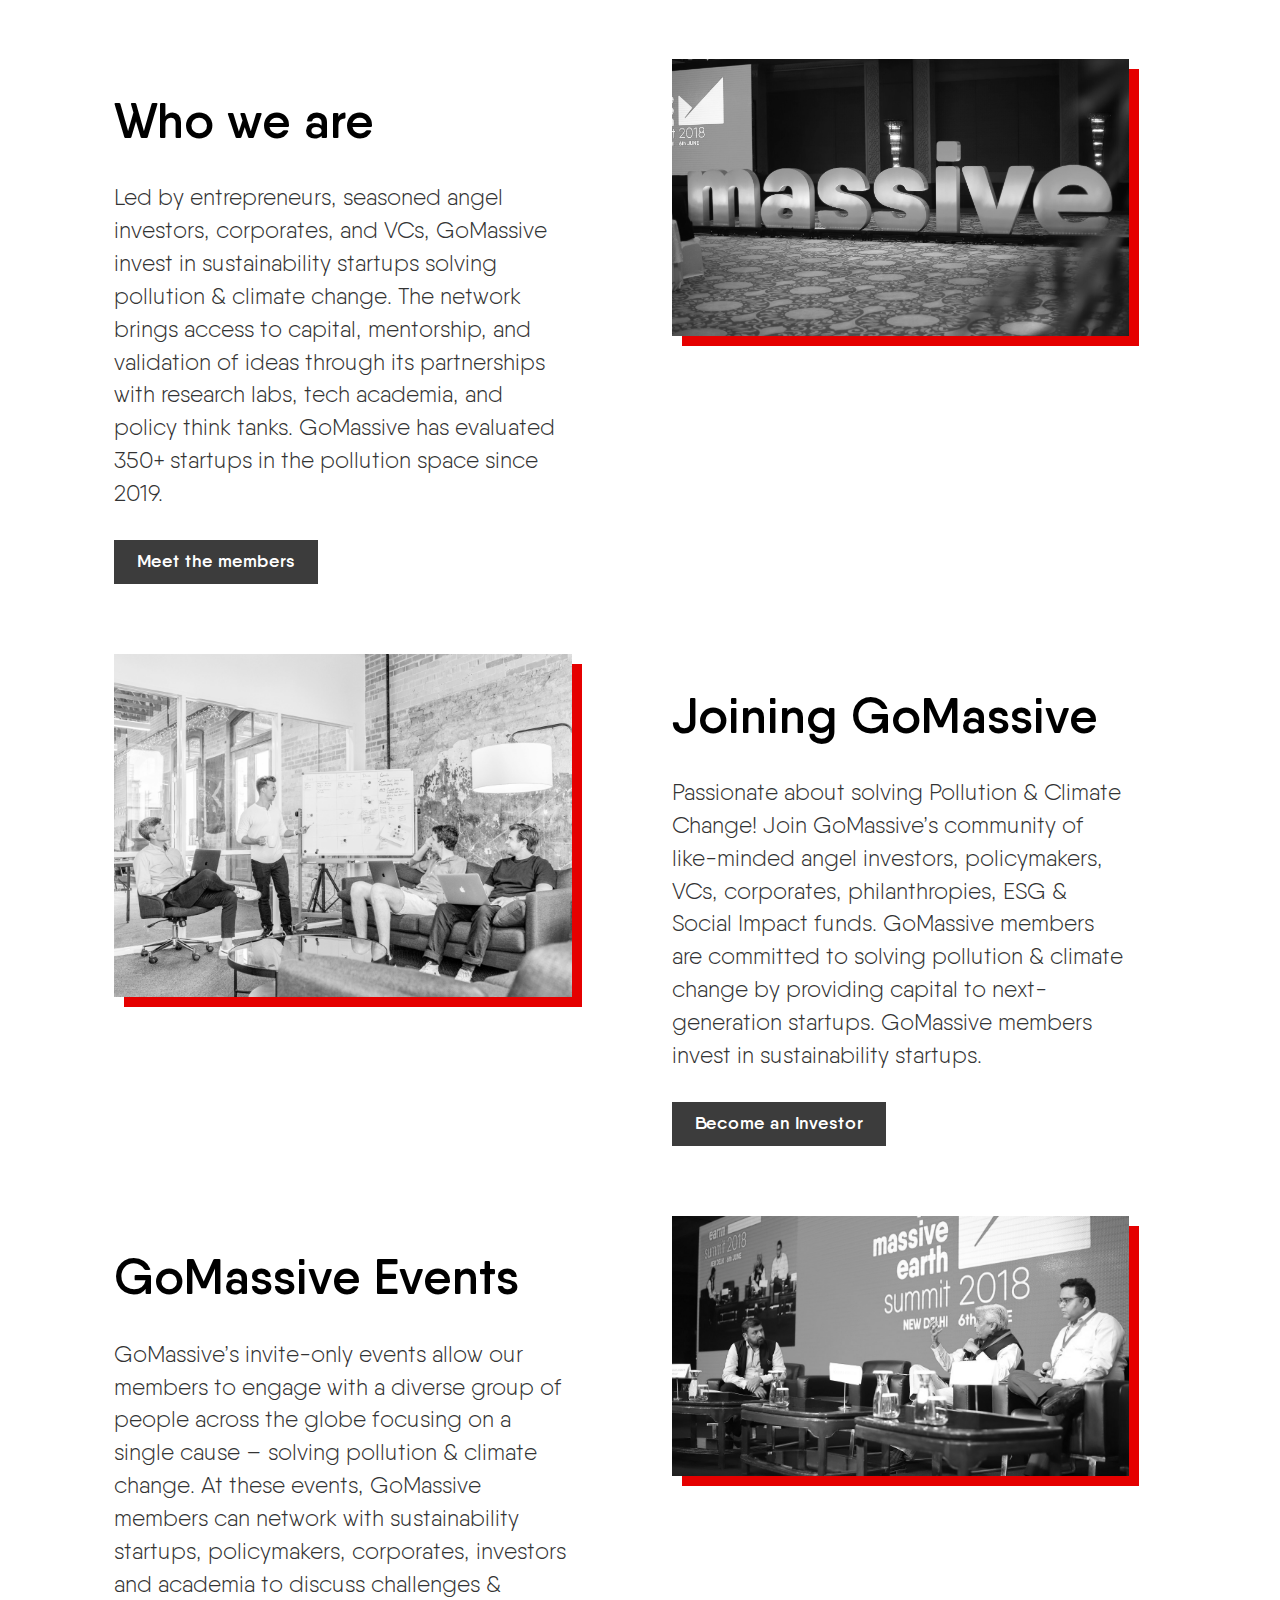
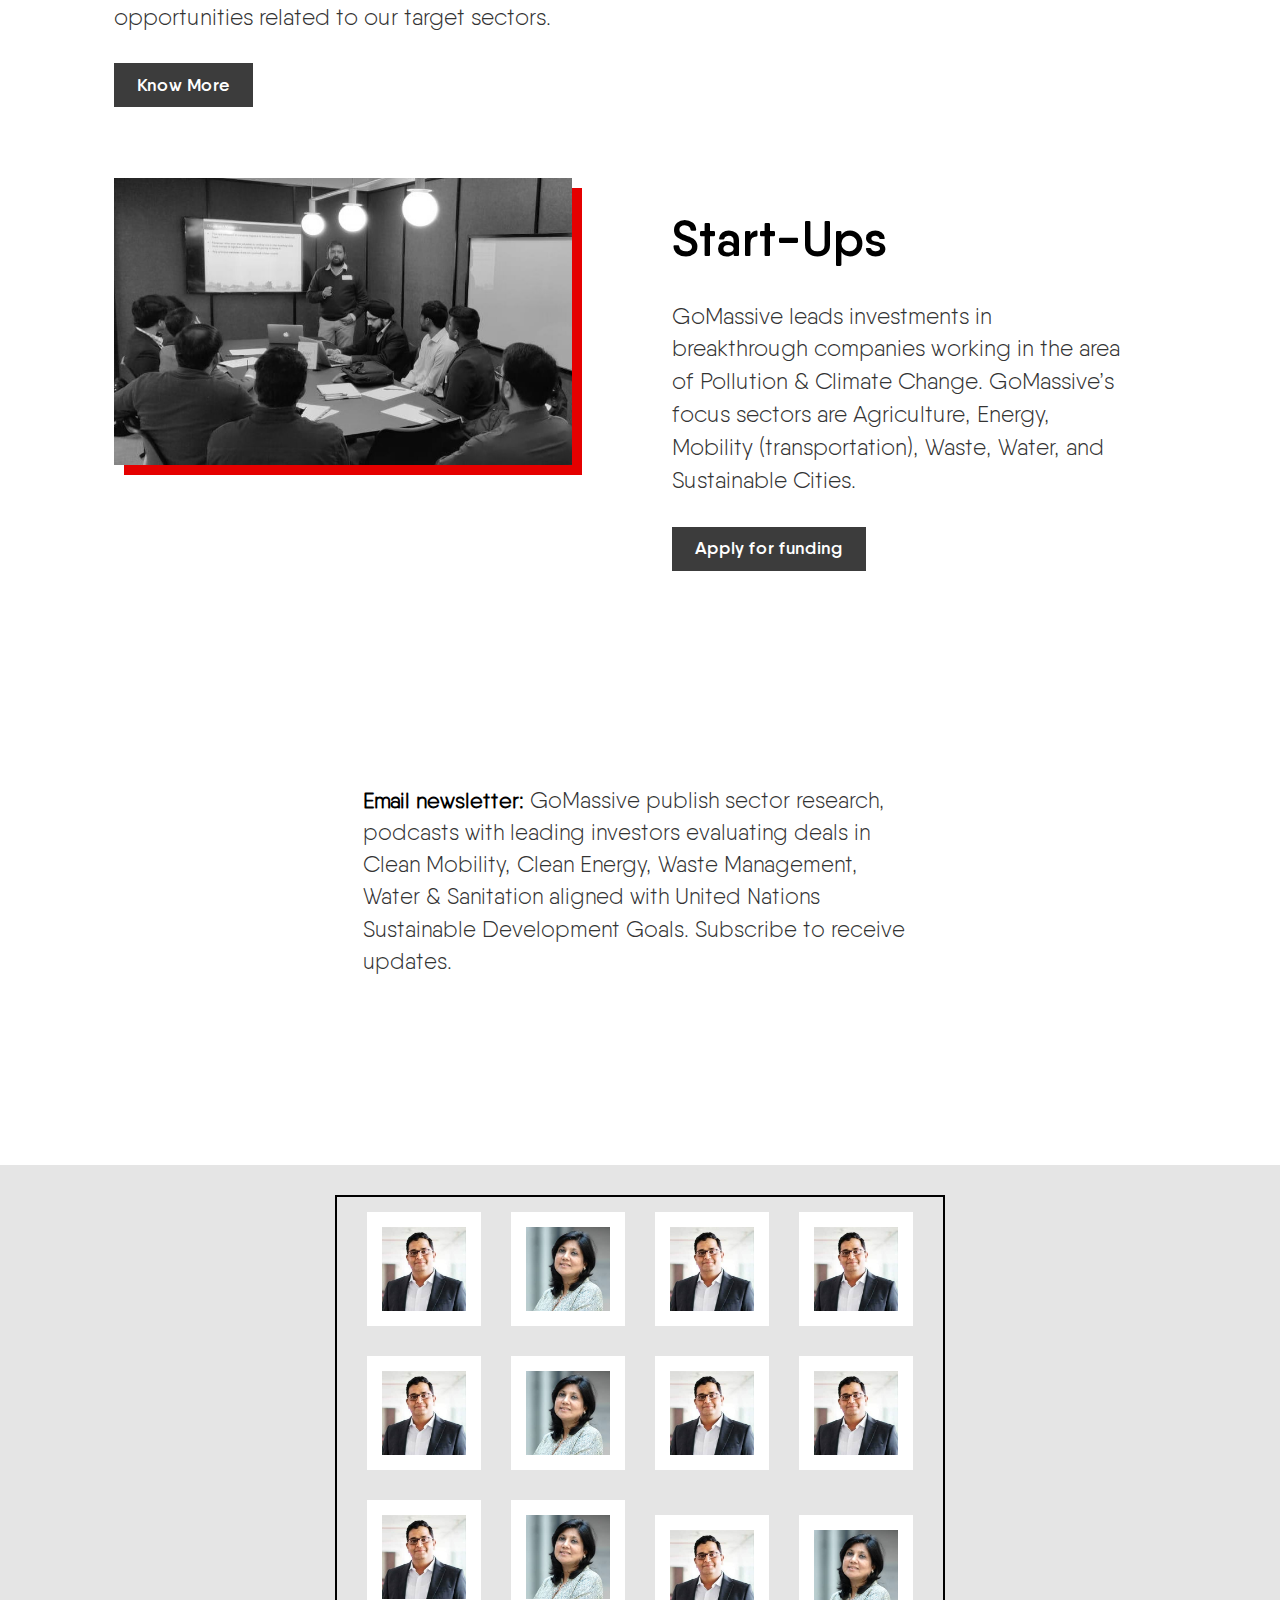
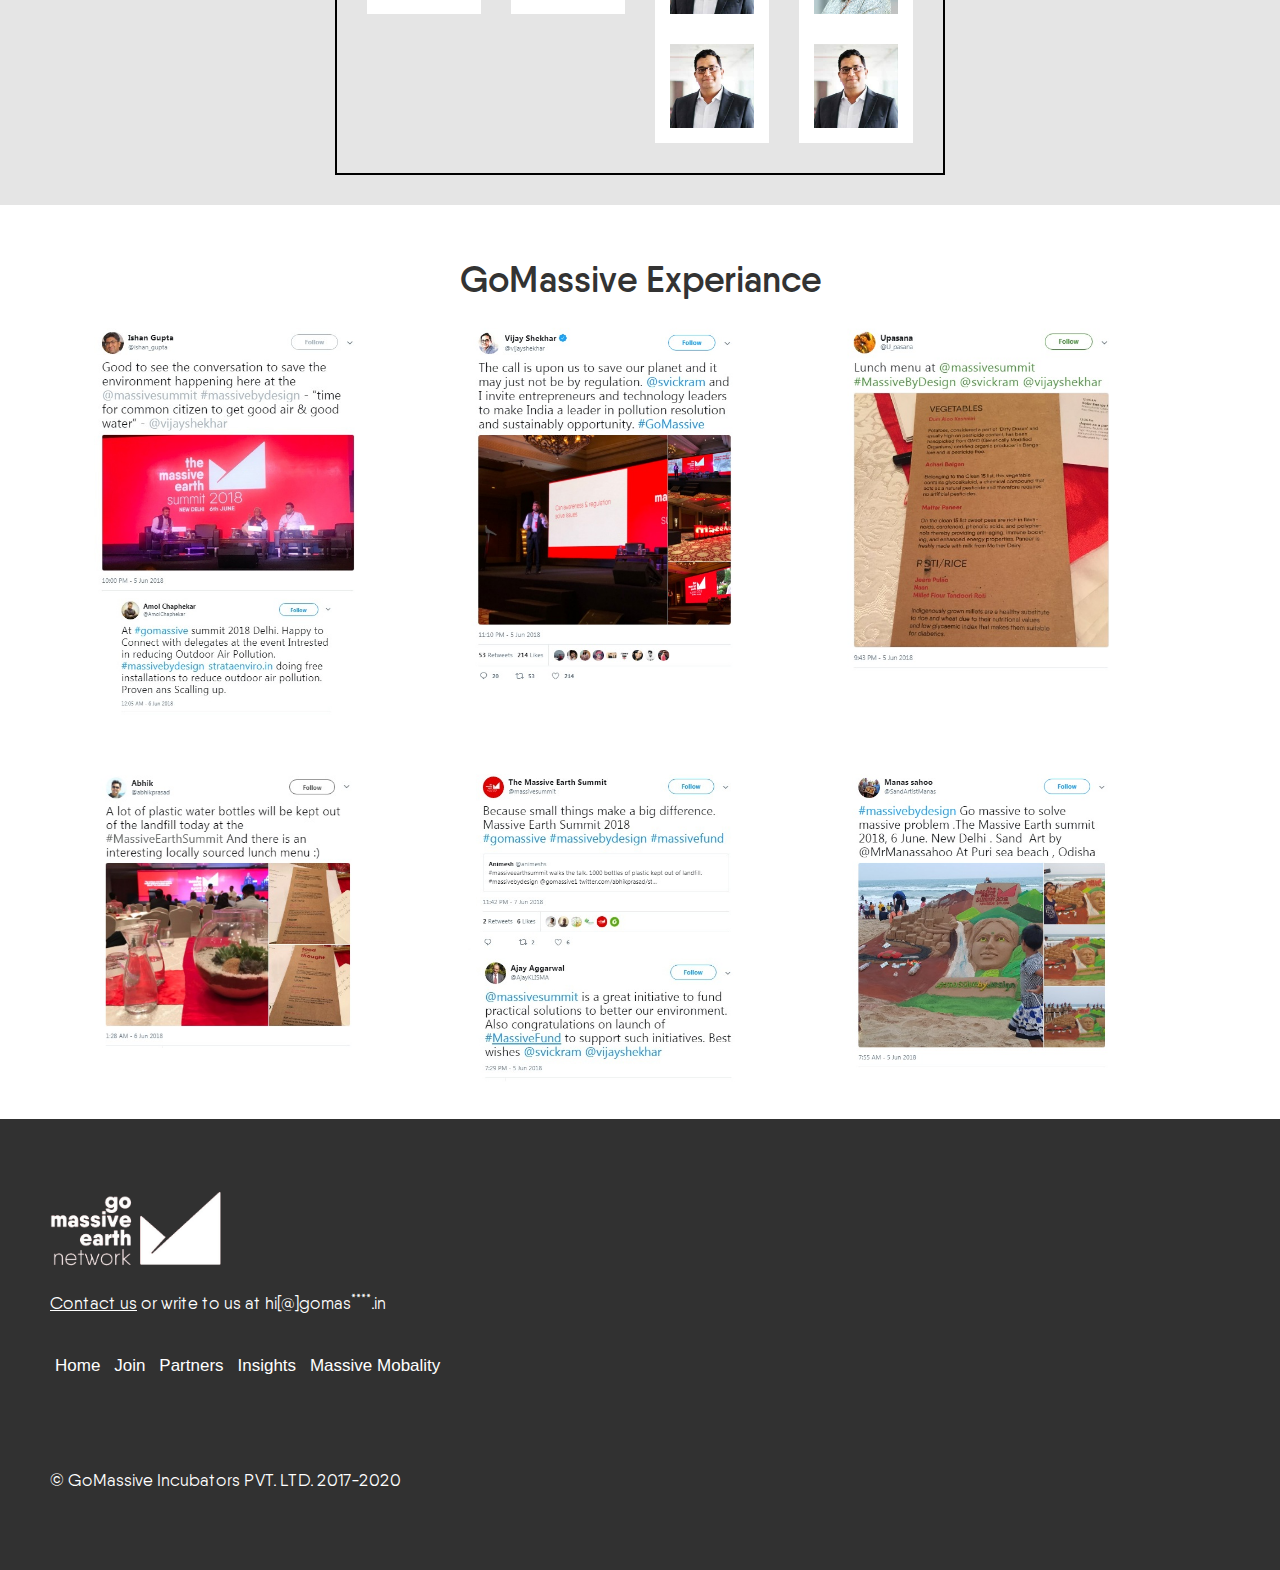
==== commit c6793068: "random changes" ====
--- a/index.html
+++ b/index.html
@@ -129,78 +129,103 @@
 </section>
 <!-- New section -->
 <section class="cards-box"; >
-  <div class="contain" style="padding: 30px;" >
+  <div class="contain" >
     <div class="container" style=" width: 50%; border: 2px solid black;">
-      <div class="row" style="padding: 10px;">
-        <div class="col-lg-3 col-sm-6">
-          <div class="cards" style="background-color: white;">
+      <div class="row">
+        <div class="col-lg-3 col-sm-6">
+          <div class="abc">
           <img src="/assets/images/vijay-shekhar-sharma.jpg" width="100%" alt="" style="padding: 15px;">
         </div>
         </div>
         <div class="col-lg-3 col-sm-6">
-          <div class="cards">
-          <img src="/assets/images/Paula-Mariwala.jpg" width="100%" alt="">
-        </div>
-      </div>
-        <div class="col-lg-3 col-sm-6">
-          <div class="cards"  style="background-color: white;">
-          <img src="/assets/images/vijay-shekhar-sharma.jpg" width="100%" alt="" style="padding: 15px;">
-        </div>
-        </div>
-        <div class="col-lg-3 col-sm-6">
-        <div class="cards">
-          <img src="/assets/images/vijay-shekhar-sharma.jpg" width="100%" alt="">
-        </div>
-      </div>
-      </div>
-      <!-- ------- --><div class="row">
-        <div class="col-lg-3 col-sm-6">
-          <img src="/assets/images/vijay-shekhar-sharma.jpg" width="100%" alt="">
-        </div>
-        <div class="col-lg-3 col-sm-6">
-          <img src="/assets/images/Paula-Mariwala.jpg" width="100%" alt="">
-        </div>
-        <div class="col-lg-3 col-sm-6">
-          <img src="/assets/images/vijay-shekhar-sharma.jpg" width="100%" alt="">
-        </div>
-        <div class="col-lg-3 col-sm-6">
-          <img src="/assets/images/vijay-shekhar-sharma.jpg" width="100%" alt="">
-        </div>
-      </div>
-      <!-- ---------- -->
-      <div class="row">
-        <div class="col-lg-3 col-sm-6">
-          <img src="/assets/images/vijay-shekhar-sharma.jpg" width="100%" alt="">
-        </div>
-        <div class="col-lg-3 col-sm-6">
-          <img src="/assets/images/Paula-Mariwala.jpg" width="100%" alt="">
-        </div>
-        <div class="col-lg-3 col-sm-6">
-          <img src="/assets/images/vijay-shekhar-sharma.jpg" width="100%" alt="">
-        </div>
-        <div class="col-lg-3 col-sm-6">
-          <img src="/assets/images/vijay-shekhar-sharma.jpg" width="100%" alt="">
-        </div>
-      </div>
-      <!-- ------------- -->
-      <div class="row">
-        <div class="col-lg-3 col-sm-6">
-          <img src="/assets/images/vijay-shekhar-sharma.jpg" width="100%" alt="">
-        </div>
-        <div class="col-lg-3 col-sm-6">
-          <img src="/assets/images/Paula-Mariwala.jpg" width="100%" alt="">
-        </div>
-        <div class="col-lg-3 col-sm-6">
-          <img src="/assets/images/vijay-shekhar-sharma.jpg" width="100%" alt="">
-        </div>
-        <div class="col-lg-3 col-sm-6">
-          <img src="/assets/images/vijay-shekhar-sharma.jpg" width="100%" alt="">
-        </div>
-      </div>
-    </div>
-  </div>
-  
-  
+          <div class="abc">
+          <img src="/assets/images/Paula-Mariwala.jpg" width="100%" alt="">
+        </div>
+      </div>
+        <div class="col-lg-3 col-sm-6">
+          <div class="abc">
+          <img src="/assets/images/vijay-shekhar-sharma.jpg" width="100%" alt="" style="">
+        </div>
+        </div>
+        <div class="col-lg-3 col-sm-6">
+        <div class="abc">
+          <img src="/assets/images/vijay-shekhar-sharma.jpg" width="100%" alt="">
+        </div>
+      </div>
+      </div>
+      <!-- --2nd row -->
+      <div class="row">
+        <div class="col-lg-3 col-sm-6">
+          <div class="abc">
+          <img src="/assets/images/vijay-shekhar-sharma.jpg" width="100%" alt="">
+        </div>
+      </div>
+        <div class="col-lg-3 col-sm-6">
+          <div class="abc">
+          <img src="/assets/images/Paula-Mariwala.jpg" width="100%" alt="">
+        </div>
+      </div>
+        <div class="col-lg-3 col-sm-6">
+          <div class="abc">
+          <img src="/assets/images/vijay-shekhar-sharma.jpg" width="100%" alt="">
+        </div>
+      </div>
+
+        <div class="col-lg-3 col-sm-6">
+          <div class="abc">
+          <img src="/assets/images/vijay-shekhar-sharma.jpg" width="100%" alt="">
+        </div>
+      </div>
+      </div>
+      <!-- --3rd row---- -->
+      <div class="row">
+        <div class="col-lg-3 col-sm-6">
+          <div class="abc">
+          <img src="/assets/images/vijay-shekhar-sharma.jpg" width="100%" alt="">
+        </div>
+      </div>
+        <div class="col-lg-3 col-sm-6">
+          <div class="abc">
+          <img src="/assets/images/Paula-Mariwala.jpg" width="100%" alt="">
+        </div>
+        <div class="abc"></div>
+ 
+        <div class="col-lg-3 col-sm-6">
+          <div class="abc">
+          <img src="/assets/images/vijay-shekhar-sharma.jpg" width="100%" alt="">
+        </div>
+        </div>
+        <div class="col-lg-3 col-sm-6">
+          <div class="abc">
+          <img src="/assets/images/vijay-shekhar-sharma.jpg" width="100%" alt="">
+        </div>
+        </div>
+      </div>
+      <!-- --4th row----- -->
+      <div class="row">
+        <div class="col-lg-3 col-sm-6">
+          <div class="abc">
+          <img src="/assets/images/vijay-shekhar-sharma.jpg" width="100%" alt="">
+        </div>
+      </div>
+        <div class="col-lg-3 col-sm-6">
+          <div class="abc">
+          <img src="/assets/images/Paula-Mariwala.jpg" width="100%" alt="">
+        </div>
+        </div>
+        <div class="col-lg-3 col-sm-6">
+          <div class="abc">
+          <img src="/assets/images/vijay-shekhar-sharma.jpg" width="100%" alt="">
+        </div>
+        </div>
+        <div class="col-lg-3 col-sm-6">
+          <div class="abc">
+          <img src="/assets/images/vijay-shekhar-sharma.jpg" width="100%" alt="">
+        </div>
+        </div>
+      </div>
+    </div>
+  </div> 
 </section>
 
 
--- a/assets/css/style.css
+++ b/assets/css/style.css
@@ -388,10 +388,10 @@
 .cards-box .contain .container .row{
     padding: 15px;
 }
-.cards-box .contain .container .row .cards{
+.cards-box .contain .container .row .abc{
     background-color: white;
 }
-.cards-box .contain .container .row .col-lg-3 + .col-sm-6 .cards img{
+.cards-box .contain .container .row  .abc img{
     padding: 15px;
     width: 100%;
 }
